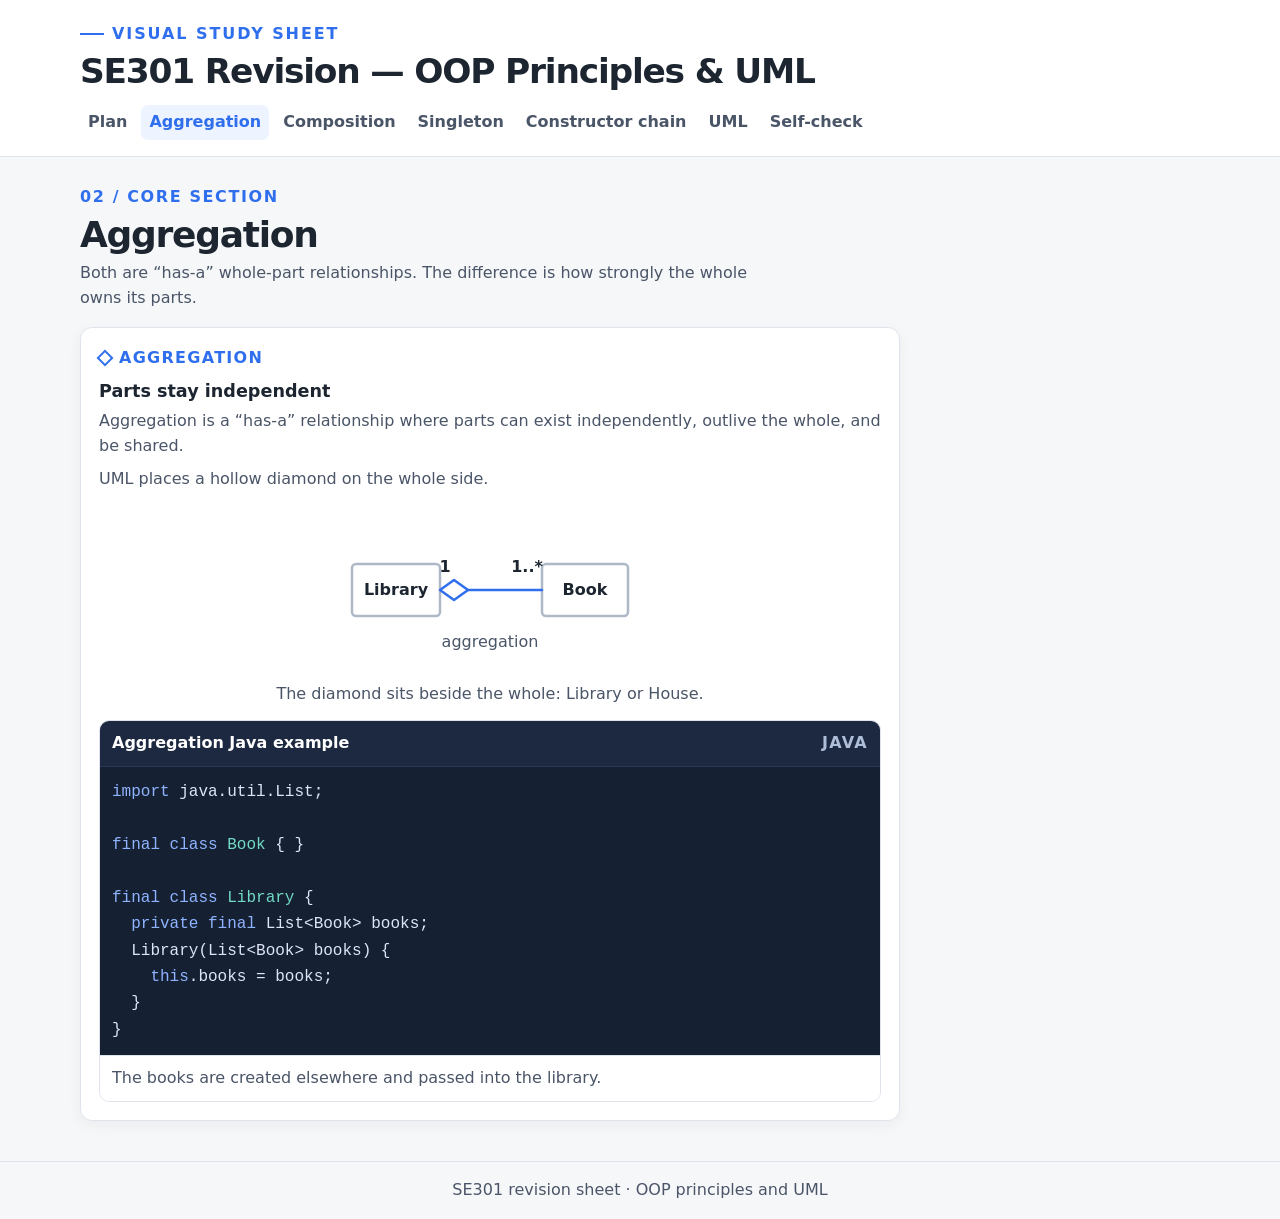
==== aggregation.html @ b0845e75 "Multi-page restructure: home hub + 7 isolated pages, shared assets/style.css" ====
<!DOCTYPE html>
<html lang="en">
<head>
  <meta charset="utf-8">
  <meta name="viewport" content="width=device-width, initial-scale=1">
  <meta name="description" content="A concise visual revision guide to OOP principles and UML relationships for SE301.">
  <link rel="icon" href="data:,">
  <title>Aggregation | SE301 Revision</title>
  <link rel="stylesheet" href="assets/style.css">
</head>
<body>
  <header class="site-header">
    <div class="shell">
      <p class="eyebrow">Visual study sheet</p>
      <h1 class="site-title"><a href="index.html">SE301 Revision — OOP Principles &amp; UML</a></h1>
      <nav class="site-nav" aria-label="Primary">
        <a href="plan.html">Plan</a>
        <a href="aggregation.html" class="current" aria-current="page">Aggregation</a>
        <a href="composition.html">Composition</a>
        <a href="singleton.html">Singleton</a>
        <a href="constructor-chaining.html">Constructor chain</a>
        <a href="uml-reference.html">UML</a>
        <a href="self-check.html">Self-check</a>
      </nav>
    </div>
  </header>

  <main class="shell">
    <section aria-labelledby="aggregation-page-title">
      <div class="section-heading">
        <span class="section-number">02 / Core section</span>
        <h2 id="aggregation-page-title">Aggregation</h2>
        <p class="section-intro">Both are “has-a” whole-part relationships. The difference is how strongly the whole owns its parts.</p>
      </div>

      <article class="card concept-card" aria-labelledby="aggregation-title">
        <span class="diamond-label"><span class="diamond" aria-hidden="true"></span>Aggregation</span>
        <h3 id="aggregation-title">Parts stay independent</h3>
        <p>Aggregation is a “has-a” relationship where parts can exist independently, outlive the whole, and be shared.</p>
        <p>UML places a hollow diamond on the whole side.</p>

        <figure class="mini-diagram">
          <svg viewBox="0 0 300 170" role="img" aria-labelledby="aggregation-diagram-title aggregation-diagram-desc">
            <title id="aggregation-diagram-title">Aggregation UML class diagram</title>
            <desc id="aggregation-diagram-desc">Library aggregates one or more Books using a hollow diamond.</desc>
            <g fill="none" stroke="currentColor" stroke-width="2.5" stroke-linecap="round" stroke-linejoin="round">
              <rect class="uml-box" x="12" y="58" width="88" height="52" rx="4"/>
              <rect class="uml-box" x="202" y="58" width="86" height="52" rx="4"/>
              <path class="uml-accent" d="M100 84L114 74L128 84L114 94Z" fill="#ffffff"/>
              <path class="uml-accent" d="M128 84H202"/>
            </g>
            <g fill="currentColor" font-family="Inter, ui-sans-serif, system-ui, sans-serif">
              <text x="56" y="89" text-anchor="middle" font-size="16" font-weight="750">Library</text>
              <text x="245" y="89" text-anchor="middle" font-size="16" font-weight="750">Book</text>
              <text x="105" y="66" text-anchor="middle" font-size="16" font-weight="750">1</text>
              <text x="187" y="66" text-anchor="middle" font-size="16" font-weight="750">1..*</text>
              <text class="uml-caption" x="150" y="141" text-anchor="middle" font-size="16">aggregation</text>
            </g>
          </svg>
          <figcaption>The diamond sits beside the whole: Library or House.</figcaption>
        </figure>

        <section class="example-card code-card" aria-labelledby="aggregation-example-title">
          <div class="code-title">
            <h3 id="aggregation-example-title">Aggregation Java example</h3>
            <span>Java</span>
          </div>
          <pre><code><span class="kw">import</span> java.util.List;

<span class="kw">final class</span> <span class="type">Book</span> { }

<span class="kw">final class</span> <span class="type">Library</span> {
  <span class="kw">private final</span> List&lt;Book&gt; books;
  Library(List&lt;Book&gt; books) {
    <span class="kw">this</span>.books = books;
  }
}</code></pre>
          <p class="code-note">The books are created elsewhere and passed into the library.</p>
        </section>
      </article>
    </section>
  </main>

  <footer>
    <div class="shell">SE301 revision sheet · OOP principles and UML</div>
  </footer>
</body>
</html>
---- assets/style.css ----
:root {
  color-scheme: light;
  --page: #f6f7f9;
  --card: #ffffff;
  --ink: #1c2530;
  --muted: #4a5568;
  --accent: #2f6fed;
  --accent-soft: #edf3ff;
  --line: #dfe4ec;
  --code: #162033;
  --shadow: 0 4px 14px rgba(28, 37, 48, 0.05);
  --radius: 12px;
}

* {
  box-sizing: border-box;
}

html {
  scroll-behavior: smooth;
}

body {
  display: flex;
  min-height: 100vh;
  flex-direction: column;
  margin: 0;
  background: var(--page);
  color: var(--ink);
  font-family: Inter, ui-sans-serif, system-ui, -apple-system, BlinkMacSystemFont, "Segoe UI", sans-serif;
  font-size: 16px;
  line-height: 1.55;
}

a {
  color: inherit;
}

.shell {
  width: min(1120px, calc(100% - 32px));
  margin-inline: auto;
}

.site-header {
  padding: 18px 0 16px;
  border-bottom: 1px solid var(--line);
  background: var(--card);
}

.eyebrow {
  display: inline-flex;
  align-items: center;
  gap: 8px;
  margin: 0 0 6px;
  color: var(--accent);
  font-size: 1rem;
  font-weight: 800;
  letter-spacing: 0.12em;
  text-transform: uppercase;
}

.eyebrow::before {
  width: 24px;
  height: 2px;
  background: currentColor;
  content: "";
}

.site-title {
  margin: 0;
  font-size: clamp(1.5rem, 4vw, 2.15rem);
  line-height: 1.12;
  letter-spacing: -0.035em;
}

.site-title a {
  text-decoration: none;
}

.site-title a:hover,
.site-title a:focus-visible {
  color: var(--accent);
}

.lede {
  max-width: 70ch;
  margin: 6px 0 0;
  color: var(--muted);
}

.site-nav {
  display: flex;
  flex-wrap: wrap;
  gap: 4px 6px;
  margin-top: 14px;
}

.site-nav a {
  padding: 5px 8px;
  border-radius: 7px;
  color: var(--muted);
  font-size: 1rem;
  font-weight: 750;
  text-decoration: none;
}

.site-nav a:hover,
.site-nav a:focus-visible,
.site-nav a.current {
  background: var(--accent-soft);
  color: var(--accent);
}

main {
  flex: 1;
  padding: 28px 0 40px;
}

h2,
h3,
p {
  margin-top: 0;
}

h2 {
  margin-bottom: 0;
  font-size: clamp(1.7rem, 4vw, 2.25rem);
  line-height: 1.15;
  letter-spacing: -0.035em;
}

h3 {
  margin-bottom: 6px;
  font-size: 1.1rem;
  line-height: 1.3;
}

.section-heading {
  display: grid;
  max-width: 70ch;
  gap: 4px;
  margin-bottom: 16px;
}

.section-number,
.card-kicker {
  color: var(--accent);
  font-size: 1rem;
  font-weight: 850;
  letter-spacing: 0.1em;
  text-transform: uppercase;
}

.section-intro,
.concept-note {
  margin: 2px 0 0;
  color: var(--muted);
}

.card {
  min-width: 0;
  border: 1px solid var(--line);
  border-radius: var(--radius);
  background: var(--card);
  box-shadow: var(--shadow);
}

.contents-grid {
  display: grid;
  gap: 12px;
}

.contents-card a {
  display: block;
  height: 100%;
  padding: 16px;
  text-decoration: none;
}

.contents-card h3 {
  color: var(--accent);
}

.contents-card p {
  margin-bottom: 0;
  color: var(--muted);
}

.contents-card:hover,
.contents-card:focus-within {
  border-color: #a9bde8;
}

.study-list {
  width: 100%;
  max-width: 78ch;
  margin: 0;
  padding: 0;
  list-style: none;
}

.study-item {
  display: grid;
  grid-template-columns: 36px minmax(0, 1fr);
  gap: 12px;
  padding: 10px 0;
  border-bottom: 1px solid var(--line);
}

.study-item:first-child {
  padding-top: 0;
}

.study-number {
  color: var(--accent);
  font-size: 1.2rem;
  font-weight: 850;
  line-height: 1.2;
  letter-spacing: -0.04em;
}

.study-item h3 {
  margin-bottom: 2px;
}

.study-item p {
  margin-bottom: 0;
  color: var(--muted);
}

.study-test {
  margin-left: 1em;
}

.label {
  color: var(--ink);
  font-weight: 750;
}

.concept-card {
  max-width: 820px;
  padding: 18px;
}

.concept-card > p {
  margin-bottom: 8px;
  color: var(--muted);
}

.card-kicker {
  display: block;
  margin-bottom: 4px;
}

.diamond-label {
  display: inline-flex;
  align-items: center;
  gap: 8px;
  margin-bottom: 10px;
  color: var(--accent);
  font-size: 1rem;
  font-weight: 800;
  letter-spacing: 0.08em;
  text-transform: uppercase;
}

.diamond {
  width: 12px;
  height: 12px;
  border: 2px solid currentColor;
  background: var(--card);
  transform: rotate(45deg);
}

.diamond.filled {
  background: currentColor;
}

.mini-diagram {
  width: 100%;
  margin: 14px auto;
  text-align: center;
}

.mini-diagram svg {
  display: block;
  width: 100%;
  max-width: 300px;
  height: auto;
  margin: 0 auto;
  color: var(--ink);
}

.mini-diagram .uml-box {
  fill: #ffffff;
  stroke: #aeb9c8;
}

.mini-diagram .uml-accent {
  color: var(--accent);
}

.mini-diagram .uml-caption {
  fill: var(--muted);
}

.mini-diagram figcaption {
  padding-top: 6px;
  color: var(--muted);
}

.example-card,
.comparison-details,
.constructor-code {
  margin-top: 14px;
  overflow: hidden;
  border: 1px solid var(--line);
  border-radius: 10px;
  background: var(--card);
  box-shadow: none;
}

.comparison-details > h3 {
  margin: 0;
  padding: 11px 12px;
  border-bottom: 1px solid var(--line);
}

table {
  width: 100%;
  border-collapse: collapse;
  table-layout: fixed;
  font-size: 1rem;
  text-align: left;
}

th,
td {
  padding: 8px 9px;
  border-bottom: 1px solid var(--line);
  overflow-wrap: anywhere;
  vertical-align: top;
}

th {
  background: var(--accent-soft);
  color: #244e9c;
  font-size: 1rem;
  letter-spacing: 0.04em;
  text-transform: uppercase;
}

th:first-child,
td:first-child {
  width: 25%;
  font-weight: 750;
}

tr:last-child td {
  border-bottom: 0;
}

.code-title {
  display: flex;
  align-items: center;
  justify-content: space-between;
  gap: 12px;
  padding: 10px 12px;
  border-bottom: 1px solid #2a3851;
  background: #1c2940;
  color: #ffffff;
}

.code-title h3 {
  margin: 0;
  font-size: 1rem;
}

.code-title small,
.code-title span {
  font-size: 1rem;
}

.code-title span {
  color: #aebed9;
  font-weight: 750;
  letter-spacing: 0.08em;
  text-transform: uppercase;
}

pre {
  margin: 0;
  padding: 12px;
  overflow: auto;
  background: var(--code);
  color: #dce6f7;
  font: 1rem/1.65 ui-monospace, SFMono-Regular, Menlo, Monaco, Consolas, monospace;
  overflow-wrap: anywhere;
  tab-size: 2;
  white-space: pre-wrap;
}

.kw {
  color: #8fb4ff;
}

.type {
  color: #72dbc5;
}

.str {
  color: #f3c878;
}

.code-note {
  margin: 0;
  padding: 10px 12px;
  border-top: 1px solid var(--line);
  background: var(--card);
  color: var(--muted);
}

.reference-grid {
  display: grid;
  gap: 12px;
}

.reference-card {
  display: grid;
  grid-template-columns: 88px minmax(0, 1fr);
  gap: 14px;
  align-items: center;
  padding: 12px;
}

.reference-card svg {
  display: block;
  width: 88px;
  height: auto;
  color: var(--accent);
}

.reference-card p {
  margin-bottom: 0;
  color: var(--muted);
}

.multiplicity-strip {
  display: grid;
  gap: 1px;
  margin-top: 12px;
  overflow: hidden;
  border: 1px solid var(--line);
  border-radius: 10px;
  background: var(--line);
}

.multiplicity-item {
  display: grid;
  grid-template-columns: 58px minmax(0, 1fr);
  gap: 12px;
  padding: 10px 12px;
  background: var(--card);
}

.multiplicity-item code {
  color: var(--accent);
  font-size: 1rem;
  font-weight: 850;
}

.multiplicity-item span {
  color: var(--muted);
}

.check-list {
  display: grid;
  max-width: 70ch;
  gap: 6px;
  margin-top: 16px;
}

.check-list > h3 {
  margin-bottom: 0;
}

details {
  border: 1px solid var(--line);
  border-radius: 10px;
  background: var(--card);
}

summary {
  display: flex;
  align-items: center;
  gap: 12px;
  padding: 11px 12px;
  cursor: pointer;
  font-weight: 750;
  list-style: none;
}

summary::-webkit-details-marker {
  display: none;
}

summary::after {
  width: 9px;
  height: 9px;
  margin-left: auto;
  border-right: 2px solid var(--accent);
  border-bottom: 2px solid var(--accent);
  content: "";
  transform: rotate(45deg);
  transition: transform 160ms ease;
}

details[open] summary::after {
  transform: rotate(225deg);
}

details p {
  margin: 0;
  padding: 0 12px 11px;
  color: var(--muted);
}

.answer-label {
  color: var(--accent);
  font-weight: 800;
}

footer {
  padding: 16px 0;
  border-top: 1px solid var(--line);
  color: var(--muted);
  font-size: 1rem;
  text-align: center;
}

@media (min-width: 700px) {
  .shell {
    width: min(1120px, calc(100% - 64px));
  }

  .contents-grid,
  .reference-grid {
    grid-template-columns: repeat(2, minmax(0, 1fr));
  }

  .multiplicity-strip {
    grid-template-columns: repeat(3, minmax(0, 1fr));
  }
}

@media (min-width: 1000px) {
  .reference-grid {
    grid-template-columns: repeat(4, minmax(0, 1fr));
  }

  .reference-card {
    grid-template-columns: 1fr;
  }
}

@media (prefers-reduced-motion: reduce) {
  html {
    scroll-behavior: auto;
  }

  summary::after {
    transition: none;
  }
}
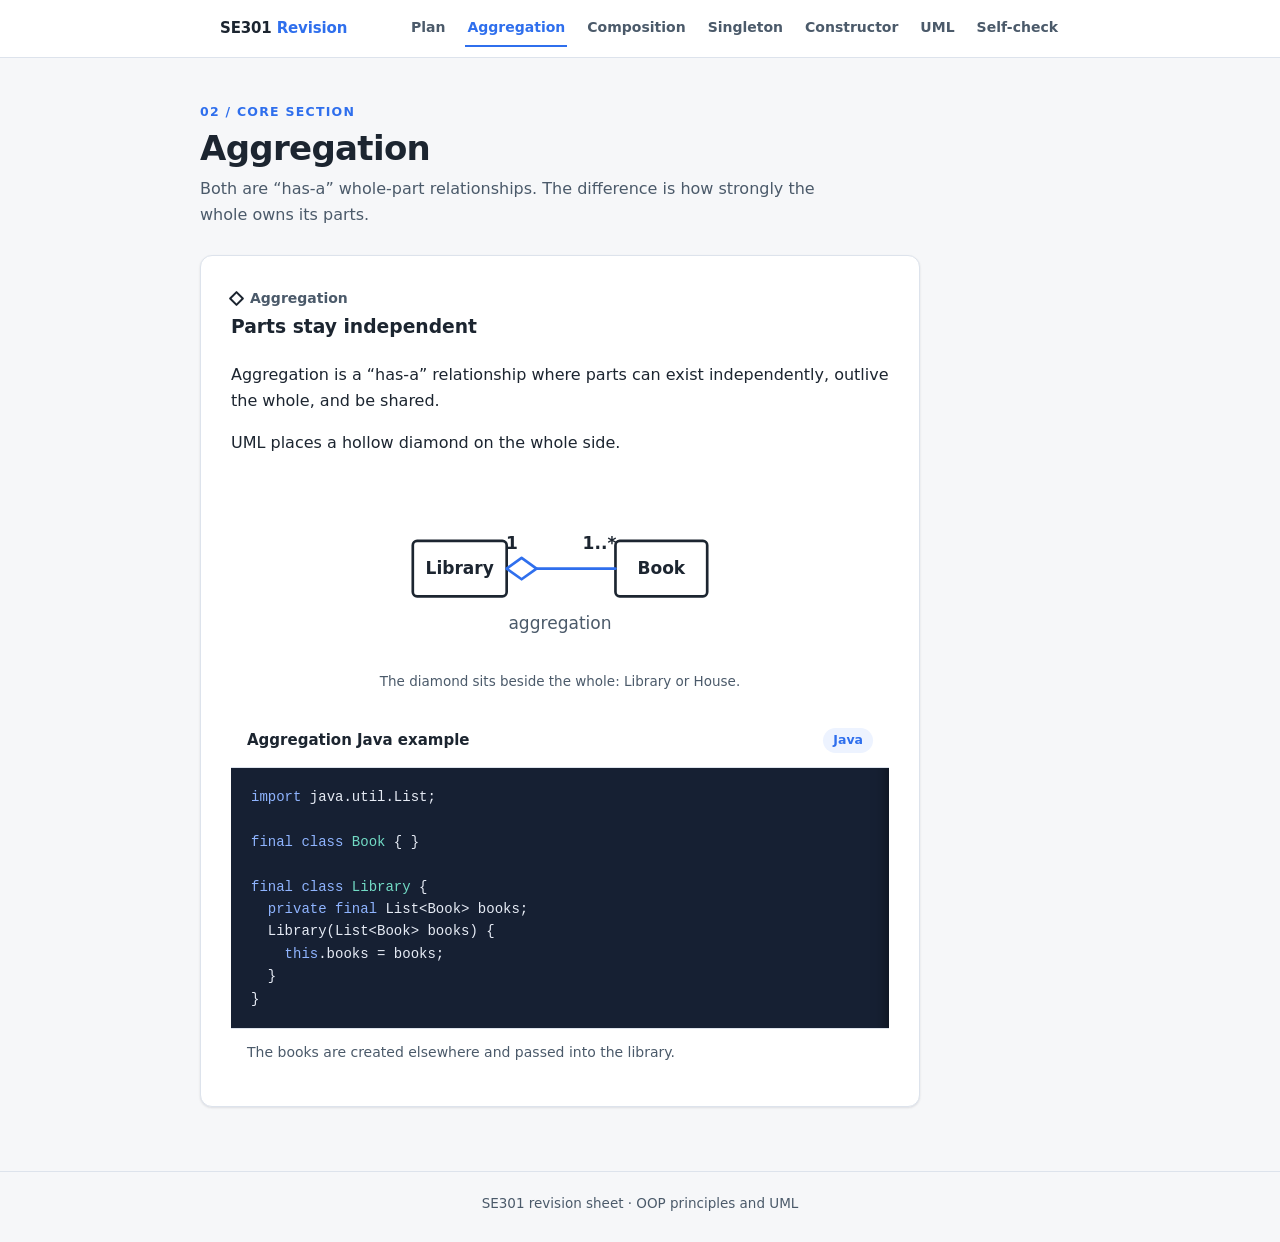
==== commit b01a5b89: "Standardize UI: sticky navbar, unified design system, mobile wrap nav, table/code overflow fixes" ====
--- a/aggregation.html
+++ b/aggregation.html
@@ -9,16 +9,15 @@
   <link rel="stylesheet" href="assets/style.css">
 </head>
 <body>
-  <header class="site-header">
-    <div class="shell">
-      <p class="eyebrow">Visual study sheet</p>
-      <h1 class="site-title"><a href="index.html">SE301 Revision — OOP Principles &amp; UML</a></h1>
-      <nav class="site-nav" aria-label="Primary">
+    <header class="navbar">
+    <div class="shell nav-inner">
+      <a class="brand" href="index.html">SE301 <span class="brand-accent">Revision</span></a>
+      <nav class="nav-links" aria-label="Primary">
         <a href="plan.html">Plan</a>
         <a href="aggregation.html" class="current" aria-current="page">Aggregation</a>
         <a href="composition.html">Composition</a>
         <a href="singleton.html">Singleton</a>
-        <a href="constructor-chaining.html">Constructor chain</a>
+        <a href="constructor-chaining.html">Constructor</a>
         <a href="uml-reference.html">UML</a>
         <a href="self-check.html">Self-check</a>
       </nav>
--- a/assets/style.css
+++ b/assets/style.css
@@ -1,574 +1,455 @@
+/* SE301 Revision — shared design system */
 :root {
   color-scheme: light;
-  --page: #f6f7f9;
+  --bg: #f6f7f9;
   --card: #ffffff;
   --ink: #1c2530;
-  --muted: #4a5568;
+  --muted: #4b5a6a;
   --accent: #2f6fed;
   --accent-soft: #edf3ff;
-  --line: #dfe4ec;
-  --code: #162033;
-  --shadow: 0 4px 14px rgba(28, 37, 48, 0.05);
+  --line: #dde3ec;
+  --code-bg: #162033;
+  --shadow: 0 1px 2px rgba(16, 24, 40, 0.05), 0 1px 3px rgba(16, 24, 40, 0.06);
   --radius: 12px;
-}
-
-* {
-  box-sizing: border-box;
-}
-
-html {
-  scroll-behavior: smooth;
-}
+  --font: "Inter", ui-sans-serif, system-ui, -apple-system, "Segoe UI", Roboto, sans-serif;
+  --mono: ui-monospace, SFMono-Regular, Menlo, Consolas, "Liberation Mono", monospace;
+}
+
+* { box-sizing: border-box; }
+
+html { scroll-behavior: smooth; }
 
 body {
+  margin: 0;
+  background: var(--bg);
+  color: var(--ink);
+  font-family: var(--font);
+  font-size: 16px;
+  line-height: 1.65;
+  -webkit-font-smoothing: antialiased;
+}
+
+a { color: var(--accent); text-decoration: none; }
+a:hover { text-decoration: underline; }
+
+/* ---------- Navbar ---------- */
+.navbar {
+  position: sticky;
+  top: 0;
+  z-index: 50;
+  background: var(--card);
+  border-bottom: 1px solid var(--line);
+}
+
+.nav-inner {
   display: flex;
-  min-height: 100vh;
-  flex-direction: column;
-  margin: 0;
-  background: var(--page);
+  align-items: center;
+  gap: 24px;
+  min-height: 56px;
+  padding: 10px 20px;
+}
+
+.brand {
+  flex: 0 0 auto;
+  font-size: 15px;
+  font-weight: 800;
+  letter-spacing: -0.01em;
   color: var(--ink);
-  font-family: Inter, ui-sans-serif, system-ui, -apple-system, BlinkMacSystemFont, "Segoe UI", sans-serif;
-  font-size: 16px;
-  line-height: 1.55;
-}
-
-a {
-  color: inherit;
-}
-
+  white-space: nowrap;
+}
+.brand:hover { text-decoration: none; color: var(--accent); }
+.brand .brand-accent { color: var(--accent); }
+
+.nav-links {
+  display: flex;
+  align-items: center;
+  gap: 18px;
+  margin-left: auto;
+  overflow-x: auto;
+  white-space: nowrap;
+  scrollbar-width: none;
+}
+.nav-links::-webkit-scrollbar { display: none; }
+
+.nav-links a {
+  font-size: 14px;
+  font-weight: 600;
+  color: var(--muted);
+  padding: 6px 2px;
+  border-bottom: 2px solid transparent;
+}
+.nav-links a:hover { color: var(--ink); text-decoration: none; }
+.nav-links a.current {
+  color: var(--accent);
+  border-bottom-color: var(--accent);
+}
+
+/* ---------- Layout ---------- */
 .shell {
-  width: min(1120px, calc(100% - 32px));
+  width: min(880px, calc(100% - 40px));
   margin-inline: auto;
 }
 
-.site-header {
-  padding: 18px 0 16px;
-  border-bottom: 1px solid var(--line);
-  background: var(--card);
-}
-
-.eyebrow {
-  display: inline-flex;
-  align-items: center;
-  gap: 8px;
-  margin: 0 0 6px;
-  color: var(--accent);
-  font-size: 1rem;
-  font-weight: 800;
-  letter-spacing: 0.12em;
-  text-transform: uppercase;
-}
-
-.eyebrow::before {
-  width: 24px;
-  height: 2px;
-  background: currentColor;
-  content: "";
-}
-
-.site-title {
-  margin: 0;
-  font-size: clamp(1.5rem, 4vw, 2.15rem);
-  line-height: 1.12;
-  letter-spacing: -0.035em;
-}
-
-.site-title a {
-  text-decoration: none;
-}
-
-.site-title a:hover,
-.site-title a:focus-visible {
-  color: var(--accent);
-}
-
-.lede {
-  max-width: 70ch;
-  margin: 6px 0 0;
-  color: var(--muted);
-}
-
-.site-nav {
-  display: flex;
-  flex-wrap: wrap;
-  gap: 4px 6px;
-  margin-top: 14px;
-}
-
-.site-nav a {
-  padding: 5px 8px;
-  border-radius: 7px;
-  color: var(--muted);
-  font-size: 1rem;
-  font-weight: 750;
-  text-decoration: none;
-}
-
-.site-nav a:hover,
-.site-nav a:focus-visible,
-.site-nav a.current {
-  background: var(--accent-soft);
-  color: var(--accent);
-}
-
-main {
-  flex: 1;
-  padding: 28px 0 40px;
-}
-
-h2,
-h3,
-p {
-  margin-top: 0;
-}
-
-h2 {
-  margin-bottom: 0;
-  font-size: clamp(1.7rem, 4vw, 2.25rem);
-  line-height: 1.15;
-  letter-spacing: -0.035em;
-}
-
-h3 {
+main.shell { padding: 36px 0 64px; }
+
+/* ---------- Page head ---------- */
+.section-heading { margin-bottom: 26px; }
+
+.section-number {
+  display: block;
   margin-bottom: 6px;
-  font-size: 1.1rem;
-  line-height: 1.3;
-}
-
-.section-heading {
-  display: grid;
-  max-width: 70ch;
-  gap: 4px;
-  margin-bottom: 16px;
-}
-
-.section-number,
-.card-kicker {
-  color: var(--accent);
-  font-size: 1rem;
-  font-weight: 850;
+  font-size: 12.5px;
+  font-weight: 800;
   letter-spacing: 0.1em;
   text-transform: uppercase;
-}
-
-.section-intro,
-.concept-note {
-  margin: 2px 0 0;
-  color: var(--muted);
-}
-
+  color: var(--accent);
+}
+
+.section-heading h2 {
+  margin: 0 0 8px;
+  font-size: clamp(26px, 5vw, 34px);
+  line-height: 1.15;
+  letter-spacing: -0.02em;
+}
+
+.section-heading .section-intro {
+  margin: 0;
+  max-width: 62ch;
+  font-size: 16px;
+  color: var(--muted);
+}
+
+/* ---------- Cards ---------- */
 .card {
-  min-width: 0;
+  background: var(--card);
   border: 1px solid var(--line);
   border-radius: var(--radius);
-  background: var(--card);
   box-shadow: var(--shadow);
 }
 
+.concept-card {
+  padding: 24px;
+  max-width: 720px;
+}
+.concept-card h2,
+.concept-card h3 { margin-top: 0; }
+
+.card-kicker {
+  display: inline-block;
+  padding: 2px 10px;
+  border-radius: 999px;
+  background: var(--accent-soft);
+  color: var(--accent);
+  font-size: 12.5px;
+  font-weight: 800;
+  letter-spacing: 0.05em;
+  text-transform: uppercase;
+}
+
+.diamond-label {
+  display: inline-flex;
+  align-items: center;
+  gap: 8px;
+  font-size: 14px;
+  font-weight: 800;
+  color: var(--muted);
+}
+.diamond {
+  display: inline-block;
+  width: 11px;
+  height: 11px;
+  border: 2px solid var(--ink);
+  transform: rotate(45deg);
+  border-radius: 1px;
+}
+.diamond.filled { background: var(--ink); }
+
+/* ---------- Contents hub ---------- */
 .contents-grid {
   display: grid;
-  gap: 12px;
-}
-
+  grid-template-columns: 1fr;
+  gap: 14px;
+}
 .contents-card a {
   display: block;
-  height: 100%;
-  padding: 16px;
-  text-decoration: none;
-}
-
-.contents-card h3 {
-  color: var(--accent);
-}
-
-.contents-card p {
-  margin-bottom: 0;
-  color: var(--muted);
-}
-
-.contents-card:hover,
-.contents-card:focus-within {
-  border-color: #a9bde8;
-}
-
+  padding: 18px 20px;
+  color: inherit;
+}
+.contents-card a:hover { text-decoration: none; border-radius: var(--radius); }
+.contents-card h3 { margin: 0 0 4px; font-size: 17px; }
+.contents-card p { margin: 0; font-size: 15px; color: var(--muted); }
+.contents-card { transition: border-color 120ms ease; }
+.contents-card:hover { border-color: var(--accent); }
+
+/* ---------- Revision plan list ---------- */
 .study-list {
-  width: 100%;
-  max-width: 78ch;
+  list-style: none;
   margin: 0;
   padding: 0;
-  list-style: none;
-}
-
+}
 .study-item {
   display: grid;
-  grid-template-columns: 36px minmax(0, 1fr);
+  grid-template-columns: 44px 1fr;
+  gap: 14px;
+  padding: 18px 4px;
+  border-bottom: 1px solid var(--line);
+}
+.study-item:last-child { border-bottom: none; }
+.study-number {
+  font-family: var(--mono);
+  font-size: 17px;
+  font-weight: 750;
+  color: var(--accent);
+  padding-top: 2px;
+}
+.study-item h3 { margin: 0 0 6px; font-size: 17px; }
+.study-item .label {
+  display: inline-block;
+  min-width: 86px;
+  font-size: 12.5px;
+  font-weight: 800;
+  letter-spacing: 0.06em;
+  text-transform: uppercase;
+  color: var(--accent);
+}
+.study-item p { margin: 4px 0 0; font-size: 15px; color: var(--muted); }
+
+/* ---------- Code ---------- */
+.code-card { margin-top: 22px; }
+.code-title {
+  display: flex;
+  align-items: center;
+  justify-content: space-between;
   gap: 12px;
-  padding: 10px 0;
+  padding: 14px 16px;
   border-bottom: 1px solid var(--line);
 }
-
-.study-item:first-child {
-  padding-top: 0;
-}
-
-.study-number {
-  color: var(--accent);
-  font-size: 1.2rem;
-  font-weight: 850;
-  line-height: 1.2;
-  letter-spacing: -0.04em;
-}
-
-.study-item h3 {
-  margin-bottom: 2px;
-}
-
-.study-item p {
-  margin-bottom: 0;
-  color: var(--muted);
-}
-
-.study-test {
-  margin-left: 1em;
-}
-
-.label {
-  color: var(--ink);
-  font-weight: 750;
-}
-
-.concept-card {
-  max-width: 820px;
-  padding: 18px;
-}
-
-.concept-card > p {
-  margin-bottom: 8px;
-  color: var(--muted);
-}
-
-.card-kicker {
-  display: block;
-  margin-bottom: 4px;
-}
-
-.diamond-label {
-  display: inline-flex;
-  align-items: center;
-  gap: 8px;
-  margin-bottom: 10px;
-  color: var(--accent);
-  font-size: 1rem;
-  font-weight: 800;
-  letter-spacing: 0.08em;
-  text-transform: uppercase;
-}
-
-.diamond {
-  width: 12px;
-  height: 12px;
-  border: 2px solid currentColor;
-  background: var(--card);
-  transform: rotate(45deg);
-}
-
-.diamond.filled {
-  background: currentColor;
-}
-
+.code-title h3 { margin: 0; font-size: 15px; }
+.code-title span {
+  padding: 2px 10px;
+  border-radius: 999px;
+  background: var(--accent-soft);
+  color: var(--accent);
+  font-size: 12.5px;
+  font-weight: 800;
+}
+pre {
+  margin: 0;
+  padding: 18px 20px;
+  overflow-x: auto;
+  -webkit-overflow-scrolling: touch;
+  background: var(--code-bg);
+  font-family: var(--mono);
+  font-size: 14px;
+  line-height: 1.6;
+  color: #e6ebf5;
+  box-shadow: inset -18px 0 16px -18px rgba(0, 0, 0, 0.55);
+}
+pre code { font-family: var(--mono); }
+.kw { color: #8fb4ff; }
+.type { color: #72dbc5; }
+.str { color: #f3c878; }
+.code-note {
+  margin: 0;
+  padding: 12px 16px;
+  border-top: 1px solid var(--line);
+  font-size: 14px;
+  color: var(--muted);
+}
+
+/* ---------- Mini UML diagrams ---------- */
 .mini-diagram {
-  width: 100%;
-  margin: 14px auto;
+  margin: 22px 0 0;
   text-align: center;
 }
-
 .mini-diagram svg {
   display: block;
   width: 100%;
-  max-width: 300px;
+  max-width: 320px;
   height: auto;
-  margin: 0 auto;
-  color: var(--ink);
-}
-
-.mini-diagram .uml-box {
-  fill: #ffffff;
-  stroke: #aeb9c8;
-}
-
-.mini-diagram .uml-accent {
-  color: var(--accent);
-}
-
-.mini-diagram .uml-caption {
-  fill: var(--muted);
-}
-
+  margin-inline: auto;
+}
 .mini-diagram figcaption {
-  padding-top: 6px;
-  color: var(--muted);
-}
-
-.example-card,
-.comparison-details,
-.constructor-code {
-  margin-top: 14px;
-  overflow: hidden;
-  border: 1px solid var(--line);
-  border-radius: 10px;
-  background: var(--card);
-  box-shadow: none;
-}
-
-.comparison-details > h3 {
-  margin: 0;
-  padding: 11px 12px;
-  border-bottom: 1px solid var(--line);
-}
-
+  margin-top: 10px;
+  font-size: 13.5px;
+  color: var(--muted);
+}
+.uml-box { stroke: var(--ink); }
+.uml-accent { stroke: var(--accent); }
+.uml-caption { fill: var(--muted); }
+
+/* ---------- Tables ---------- */
 table {
   width: 100%;
   border-collapse: collapse;
-  table-layout: fixed;
-  font-size: 1rem;
+  font-size: 14.5px;
+}
+th, td {
+  padding: 12px 10px;
+  border-bottom: 1px solid var(--line);
   text-align: left;
-}
-
-th,
-td {
-  padding: 8px 9px;
-  border-bottom: 1px solid var(--line);
-  overflow-wrap: anywhere;
   vertical-align: top;
 }
-
 th {
+  font-size: 13px;
+  font-weight: 800;
+  letter-spacing: 0.05em;
+  text-transform: uppercase;
+  color: var(--muted);
+}
+td:first-child { font-weight: 700; }
+
+/* ---------- Comparison details ---------- */
+.comparison-details {
+  padding: 20px 22px;
+  margin-top: 18px;
+  overflow-x: auto;
+}
+.comparison-details h3 { margin-top: 0; }
+.comparison-details ul { margin: 0; padding-left: 20px; }
+.comparison-details li { margin: 6px 0; font-size: 15px; color: var(--muted); }
+.concept-note {
+  margin: 16px 0 0;
+  padding: 12px 14px;
+  border-left: 3px solid var(--accent);
   background: var(--accent-soft);
-  color: #244e9c;
-  font-size: 1rem;
-  letter-spacing: 0.04em;
-  text-transform: uppercase;
-}
-
-th:first-child,
-td:first-child {
-  width: 25%;
-  font-weight: 750;
-}
-
-tr:last-child td {
-  border-bottom: 0;
-}
-
-.code-title {
+  border-radius: 0 8px 8px 0;
+  font-size: 14.5px;
+  color: var(--ink);
+}
+
+/* ---------- UML reference ---------- */
+.reference-grid {
+  display: grid;
+  grid-template-columns: 1fr;
+  gap: 14px;
+}
+.reference-card {
+  display: grid;
+  grid-template-columns: 72px 1fr;
+  align-items: center;
+  gap: 16px;
+  padding: 16px 18px;
+}
+.reference-card svg {
+  width: 72px;
+  height: auto;
+  color: var(--accent);
+}
+.reference-card h3 { margin: 0 0 2px; font-size: 16px; }
+.reference-card p { margin: 0; font-size: 14px; color: var(--muted); }
+
+.multiplicity-strip {
+  display: grid;
+  grid-template-columns: 1fr;
+  gap: 1px;
+  margin-top: 16px;
+  overflow: hidden;
+  border: 1px solid var(--line);
+  border-radius: var(--radius);
+  background: var(--line);
+}
+.multiplicity-item {
+  display: grid;
+  grid-template-columns: 64px 1fr;
+  align-items: center;
+  gap: 14px;
+  padding: 14px 18px;
+  background: var(--card);
+}
+.multiplicity-item code {
+  color: var(--accent);
+  font-family: var(--mono);
+  font-size: 15px;
+  font-weight: 800;
+}
+.multiplicity-item span { font-size: 15px; color: var(--muted); }
+
+/* ---------- Self-check ---------- */
+.check-list {
+  display: grid;
+  gap: 10px;
+}
+details {
+  background: var(--card);
+  border: 1px solid var(--line);
+  border-radius: var(--radius);
+}
+summary {
   display: flex;
   align-items: center;
   justify-content: space-between;
   gap: 12px;
-  padding: 10px 12px;
-  border-bottom: 1px solid #2a3851;
-  background: #1c2940;
-  color: #ffffff;
-}
-
-.code-title h3 {
-  margin: 0;
-  font-size: 1rem;
-}
-
-.code-title small,
-.code-title span {
-  font-size: 1rem;
-}
-
-.code-title span {
-  color: #aebed9;
-  font-weight: 750;
-  letter-spacing: 0.08em;
-  text-transform: uppercase;
-}
-
-pre {
-  margin: 0;
-  padding: 12px;
-  overflow: auto;
-  background: var(--code);
-  color: #dce6f7;
-  font: 1rem/1.65 ui-monospace, SFMono-Regular, Menlo, Monaco, Consolas, monospace;
-  overflow-wrap: anywhere;
-  tab-size: 2;
-  white-space: pre-wrap;
-}
-
-.kw {
-  color: #8fb4ff;
-}
-
-.type {
-  color: #72dbc5;
-}
-
-.str {
-  color: #f3c878;
-}
-
-.code-note {
-  margin: 0;
-  padding: 10px 12px;
-  border-top: 1px solid var(--line);
-  background: var(--card);
-  color: var(--muted);
-}
-
-.reference-grid {
-  display: grid;
-  gap: 12px;
-}
-
-.reference-card {
-  display: grid;
-  grid-template-columns: 88px minmax(0, 1fr);
-  gap: 14px;
-  align-items: center;
-  padding: 12px;
-}
-
-.reference-card svg {
-  display: block;
-  width: 88px;
-  height: auto;
-  color: var(--accent);
-}
-
-.reference-card p {
-  margin-bottom: 0;
-  color: var(--muted);
-}
-
-.multiplicity-strip {
-  display: grid;
-  gap: 1px;
-  margin-top: 12px;
-  overflow: hidden;
-  border: 1px solid var(--line);
-  border-radius: 10px;
-  background: var(--line);
-}
-
-.multiplicity-item {
-  display: grid;
-  grid-template-columns: 58px minmax(0, 1fr);
-  gap: 12px;
-  padding: 10px 12px;
-  background: var(--card);
-}
-
-.multiplicity-item code {
-  color: var(--accent);
-  font-size: 1rem;
-  font-weight: 850;
-}
-
-.multiplicity-item span {
-  color: var(--muted);
-}
-
-.check-list {
-  display: grid;
-  max-width: 70ch;
-  gap: 6px;
-  margin-top: 16px;
-}
-
-.check-list > h3 {
-  margin-bottom: 0;
-}
-
-details {
-  border: 1px solid var(--line);
-  border-radius: 10px;
-  background: var(--card);
-}
-
-summary {
-  display: flex;
-  align-items: center;
-  gap: 12px;
-  padding: 11px 12px;
+  padding: 15px 18px;
   cursor: pointer;
-  font-weight: 750;
+  font-size: 16px;
+  font-weight: 650;
   list-style: none;
 }
-
-summary::-webkit-details-marker {
-  display: none;
-}
-
+summary::-webkit-details-marker { display: none; }
 summary::after {
-  width: 9px;
-  height: 9px;
-  margin-left: auto;
+  content: "";
+  width: 8px;
+  height: 8px;
+  flex: 0 0 auto;
   border-right: 2px solid var(--accent);
   border-bottom: 2px solid var(--accent);
-  content: "";
   transform: rotate(45deg);
-  transition: transform 160ms ease;
-}
-
-details[open] summary::after {
-  transform: rotate(225deg);
-}
-
+  transition: transform 140ms ease;
+}
+details[open] summary::after { transform: rotate(225deg); }
 details p {
   margin: 0;
-  padding: 0 12px 11px;
-  color: var(--muted);
-}
-
+  padding: 0 18px 16px;
+  font-size: 15px;
+  color: var(--muted);
+}
 .answer-label {
   color: var(--accent);
   font-weight: 800;
 }
 
+/* ---------- Footer ---------- */
 footer {
-  padding: 16px 0;
   border-top: 1px solid var(--line);
-  color: var(--muted);
-  font-size: 1rem;
+  padding: 20px 0 28px;
   text-align: center;
-}
-
-@media (min-width: 700px) {
-  .shell {
-    width: min(1120px, calc(100% - 64px));
+  font-size: 13.5px;
+  color: var(--muted);
+}
+
+/* ---------- Responsive ---------- */
+@media (max-width: 719px) {
+  .nav-inner {
+    flex-wrap: wrap;
+    gap: 6px 16px;
   }
-
-  .contents-grid,
-  .reference-grid {
-    grid-template-columns: repeat(2, minmax(0, 1fr));
+  .nav-links {
+    flex-basis: 100%;
+    flex-wrap: wrap;
+    margin-left: 0;
+    gap: 4px 14px;
+    overflow: visible;
   }
-
-  .multiplicity-strip {
-    grid-template-columns: repeat(3, minmax(0, 1fr));
-  }
-}
-
-@media (min-width: 1000px) {
-  .reference-grid {
-    grid-template-columns: repeat(4, minmax(0, 1fr));
-  }
-
-  .reference-card {
-    grid-template-columns: 1fr;
-  }
+  .nav-links a { padding: 4px 0; }
+  main.shell { padding: 28px 0 56px; }
+}
+
+@media (min-width: 720px) {
+  .contents-grid { grid-template-columns: repeat(2, 1fr); }
+  .reference-grid { grid-template-columns: repeat(2, 1fr); }
+  .multiplicity-strip { grid-template-columns: repeat(3, 1fr); }
+  main.shell { padding-top: 44px; min-height: 62vh; }
+  .concept-card { padding: 30px; }
+  td:first-child { white-space: nowrap; }
+  .contents-grid .contents-card:last-child:nth-child(odd) { grid-column: 1 / -1; }
+}
+
+@media (min-width: 1024px) {
+  .reference-grid { grid-template-columns: repeat(4, 1fr); }
 }
 
 @media (prefers-reduced-motion: reduce) {
-  html {
-    scroll-behavior: auto;
-  }
-
-  summary::after {
-    transition: none;
-  }
-}
+  html { scroll-behavior: auto; }
+  * { transition: none !important; }
+}
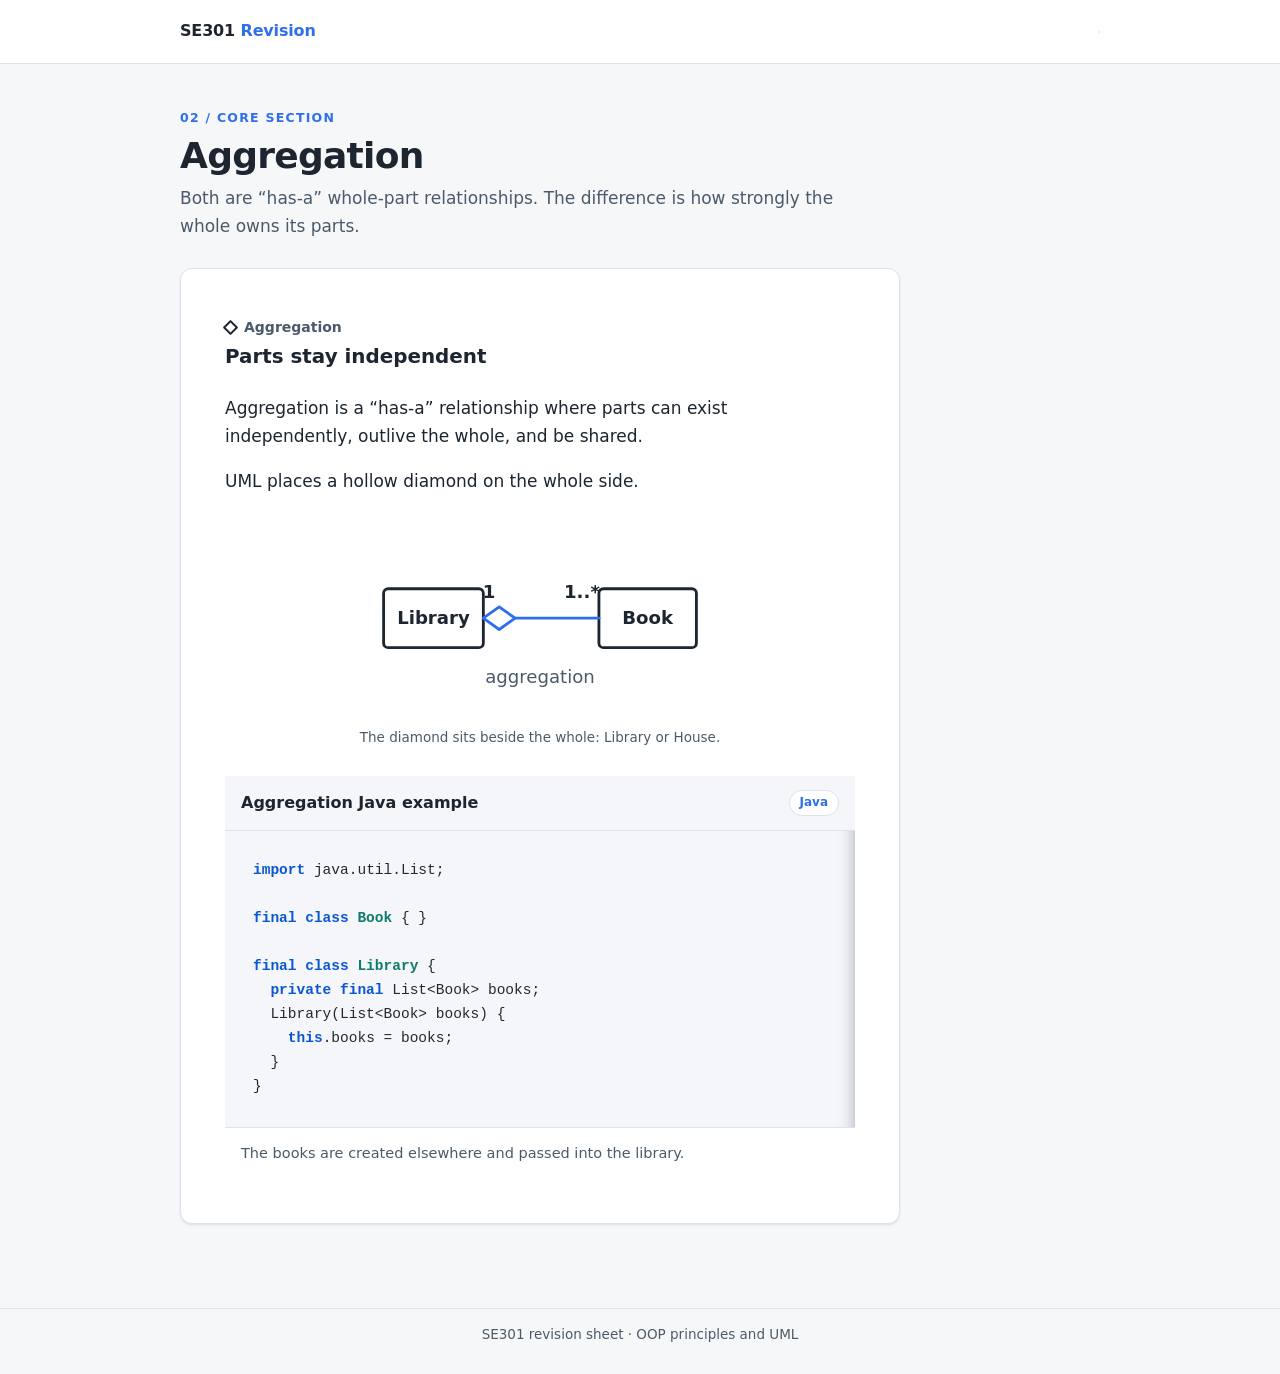
==== commit a6b66e50: "Rebuild UI: collapsible hamburger nav, fluid clamp-based sizing, light code styling, 5-viewport veri" ====
--- a/aggregation.html
+++ b/aggregation.html
@@ -9,18 +9,21 @@
   <link rel="stylesheet" href="assets/style.css">
 </head>
 <body>
-    <header class="navbar">
+      <header class="navbar">
     <div class="shell nav-inner">
       <a class="brand" href="index.html">SE301 <span class="brand-accent">Revision</span></a>
-      <nav class="nav-links" aria-label="Primary">
-        <a href="plan.html">Plan</a>
-        <a href="aggregation.html" class="current" aria-current="page">Aggregation</a>
-        <a href="composition.html">Composition</a>
-        <a href="singleton.html">Singleton</a>
-        <a href="constructor-chaining.html">Constructor</a>
-        <a href="uml-reference.html">UML</a>
-        <a href="self-check.html">Self-check</a>
-      </nav>
+      <details class="nav-toggle">
+        <summary aria-label="Menu"><span class="hamburger" aria-hidden="true"></span></summary>
+        <nav class="nav-links" aria-label="Primary">
+          <a href="plan.html">Plan</a>
+          <a href="aggregation.html" class="current" aria-current="page">Aggregation</a>
+          <a href="composition.html">Composition</a>
+          <a href="singleton.html">Singleton</a>
+          <a href="constructor-chaining.html">Constructor</a>
+          <a href="uml-reference.html">UML</a>
+          <a href="self-check.html">Self-check</a>
+        </nav>
+      </details>
     </div>
   </header>
 
--- a/assets/style.css
+++ b/assets/style.css
@@ -1,4 +1,7 @@
-/* SE301 Revision — shared design system */
+/* ============================================================
+   SE301 Revision — fluid responsive design system
+   Base: 16px. Type & spacing scale with clamp() everywhere.
+   ============================================================ */
 :root {
   color-scheme: light;
   --bg: #f6f7f9;
@@ -8,15 +11,18 @@
   --accent: #2f6fed;
   --accent-soft: #edf3ff;
   --line: #dde3ec;
-  --code-bg: #162033;
+  --code-bg: #f4f6fa;
+  --code-ink: #24292f;
   --shadow: 0 1px 2px rgba(16, 24, 40, 0.05), 0 1px 3px rgba(16, 24, 40, 0.06);
   --radius: 12px;
   --font: "Inter", ui-sans-serif, system-ui, -apple-system, "Segoe UI", Roboto, sans-serif;
   --mono: ui-monospace, SFMono-Regular, Menlo, Consolas, "Liberation Mono", monospace;
+  --space-s: clamp(10px, 1.6vw, 14px);
+  --space-m: clamp(18px, 3.2vw, 28px);
+  --space-l: clamp(28px, 5vw, 44px);
 }
 
 * { box-sizing: border-box; }
-
 html { scroll-behavior: smooth; }
 
 body {
@@ -24,19 +30,25 @@
   background: var(--bg);
   color: var(--ink);
   font-family: var(--font);
-  font-size: 16px;
+  font-size: 1rem;
   line-height: 1.65;
   -webkit-font-smoothing: antialiased;
+  text-rendering: optimizeLegibility;
 }
 
 a { color: var(--accent); text-decoration: none; }
 a:hover { text-decoration: underline; }
-
-/* ---------- Navbar ---------- */
+img, svg { max-width: 100%; height: auto; }
+
+/* ============================================================
+   Collapsible navbar
+   Desktop: brand + inline links. Mobile (<768px): brand +
+   hamburger; links collapse inside a <details> panel.
+   ============================================================ */
 .navbar {
   position: sticky;
   top: 0;
-  z-index: 50;
+  z-index: 100;
   background: var(--card);
   border-bottom: 1px solid var(--line);
 }
@@ -44,61 +56,119 @@
 .nav-inner {
   display: flex;
   align-items: center;
-  gap: 24px;
-  min-height: 56px;
-  padding: 10px 20px;
+  justify-content: space-between;
+  gap: var(--space-s);
+  min-height: clamp(52px, 7vh, 64px);
 }
 
 .brand {
-  flex: 0 0 auto;
-  font-size: 15px;
+  font-size: clamp(14.5px, 1.4vw, 16px);
   font-weight: 800;
   letter-spacing: -0.01em;
   color: var(--ink);
   white-space: nowrap;
 }
-.brand:hover { text-decoration: none; color: var(--accent); }
+.brand:hover { text-decoration: none; color: var(--ink); }
 .brand .brand-accent { color: var(--accent); }
 
+/* Hamburger toggle (mobile only) */
+.nav-toggle { position: relative; }
+.nav-toggle summary {
+  display: none;
+  list-style: none;
+  cursor: pointer;
+  align-items: center;
+  justify-content: center;
+  width: 44px;
+  height: 44px;
+  border-radius: 10px;
+  color: var(--ink);
+}
+.nav-toggle summary::-webkit-details-marker { display: none; }
+.nav-toggle summary:hover { background: var(--accent-soft); }
+.nav-toggle .hamburger,
+.nav-toggle .hamburger::before,
+.nav-toggle .hamburger::after {
+  display: block;
+  width: 20px;
+  height: 2px;
+  border-radius: 2px;
+  background: currentColor;
+  content: "";
+  position: relative;
+}
+.nav-toggle .hamburger::before { position: absolute; top: -6px; }
+.nav-toggle .hamburger::after { position: absolute; top: 6px; }
+
+/* Desktop links */
 .nav-links {
   display: flex;
   align-items: center;
-  gap: 18px;
-  margin-left: auto;
-  overflow-x: auto;
+  gap: clamp(14px, 2vw, 24px);
+}
+.nav-links a {
+  font-size: clamp(13.5px, 1.2vw, 15px);
+  font-weight: 600;
+  color: var(--muted);
+  padding: 8px 0;
+  border-bottom: 2px solid transparent;
   white-space: nowrap;
-  scrollbar-width: none;
-}
-.nav-links::-webkit-scrollbar { display: none; }
-
-.nav-links a {
-  font-size: 14px;
-  font-weight: 600;
-  color: var(--muted);
-  padding: 6px 2px;
-  border-bottom: 2px solid transparent;
 }
 .nav-links a:hover { color: var(--ink); text-decoration: none; }
-.nav-links a.current {
-  color: var(--accent);
-  border-bottom-color: var(--accent);
-}
-
-/* ---------- Layout ---------- */
+.nav-links a.current { color: var(--accent); border-bottom-color: var(--accent); }
+
+/* Mobile: collapse links behind hamburger */
+@media (max-width: 767px) {
+  .nav-toggle { position: static; }
+  .nav-toggle summary { display: flex; }
+  .nav-links {
+    display: none;
+    position: absolute;
+    top: calc(100% + 8px);
+    left: 50%;
+    transform: translateX(-50%);
+    width: min(calc(100vw - 32px), 420px);
+    flex-direction: column;
+    align-items: stretch;
+    gap: 2px;
+    padding: var(--space-s);
+    background: var(--card);
+    border: 1px solid var(--line);
+    border-radius: var(--radius);
+    box-shadow: 0 12px 32px rgba(16, 24, 40, 0.12);
+  }
+  .nav-toggle[open] .nav-links { display: flex; }
+  .nav-links a {
+    padding: 12px 14px;
+    border-radius: 8px;
+    border-bottom: none;
+    font-size: 16px;
+  }
+  .nav-links a.current { background: var(--accent-soft); color: var(--accent); }
+}
+
+/* ============================================================
+   Fluid layout
+   ============================================================ */
 .shell {
-  width: min(880px, calc(100% - 40px));
+  width: min(920px, 100% - clamp(32px, 8vw, 64px));
   margin-inline: auto;
 }
 
-main.shell { padding: 36px 0 64px; }
-
-/* ---------- Page head ---------- */
-.section-heading { margin-bottom: 26px; }
+main.shell {
+  padding: var(--space-l) 0 clamp(56px, 10vh, 84px);
+  min-height: 60vh;
+}
+
+/* ============================================================
+   Page head
+   ============================================================ */
+.section-heading { margin-bottom: var(--space-m); }
 
 .section-number {
   display: block;
   margin-bottom: 6px;
-  font-size: 12.5px;
+  font-size: clamp(11px, 1vw, 12.5px);
   font-weight: 800;
   letter-spacing: 0.1em;
   text-transform: uppercase;
@@ -107,7 +177,7 @@
 
 .section-heading h2 {
   margin: 0 0 8px;
-  font-size: clamp(26px, 5vw, 34px);
+  font-size: clamp(1.6rem, 1.15rem + 2.2vw, 2.25rem);
   line-height: 1.15;
   letter-spacing: -0.02em;
 }
@@ -115,11 +185,13 @@
 .section-heading .section-intro {
   margin: 0;
   max-width: 62ch;
-  font-size: 16px;
-  color: var(--muted);
-}
-
-/* ---------- Cards ---------- */
+  font-size: clamp(15.5px, 1.5vw, 17px);
+  color: var(--muted);
+}
+
+/* ============================================================
+   Cards
+   ============================================================ */
 .card {
   background: var(--card);
   border: 1px solid var(--line);
@@ -128,11 +200,10 @@
 }
 
 .concept-card {
-  padding: 24px;
-  max-width: 720px;
-}
-.concept-card h2,
-.concept-card h3 { margin-top: 0; }
+  padding: var(--space-m);
+  max-width: min(720px, 100%);
+}
+.concept-card h2, .concept-card h3 { margin-top: 0; }
 
 .card-kicker {
   display: inline-block;
@@ -140,7 +211,7 @@
   border-radius: 999px;
   background: var(--accent-soft);
   color: var(--accent);
-  font-size: 12.5px;
+  font-size: 12px;
   font-weight: 800;
   letter-spacing: 0.05em;
   text-transform: uppercase;
@@ -164,134 +235,122 @@
 }
 .diamond.filled { background: var(--ink); }
 
-/* ---------- Contents hub ---------- */
+/* ============================================================
+   Contents hub
+   ============================================================ */
 .contents-grid {
   display: grid;
   grid-template-columns: 1fr;
-  gap: 14px;
-}
-.contents-card a {
-  display: block;
-  padding: 18px 20px;
-  color: inherit;
-}
-.contents-card a:hover { text-decoration: none; border-radius: var(--radius); }
-.contents-card h3 { margin: 0 0 4px; font-size: 17px; }
-.contents-card p { margin: 0; font-size: 15px; color: var(--muted); }
+  gap: var(--space-s);
+}
+.contents-card a { display: block; padding: var(--space-m); color: inherit; }
+.contents-card a:hover { text-decoration: none; }
+.contents-card h3 { margin: 0 0 4px; font-size: clamp(16px, 1.6vw, 18px); }
+.contents-card p { margin: 0; font-size: clamp(14px, 1.3vw, 15.5px); color: var(--muted); }
 .contents-card { transition: border-color 120ms ease; }
 .contents-card:hover { border-color: var(--accent); }
 
-/* ---------- Revision plan list ---------- */
-.study-list {
-  list-style: none;
-  margin: 0;
-  padding: 0;
-}
+/* ============================================================
+   Revision plan list
+   ============================================================ */
+.study-list { list-style: none; margin: 0; padding: 0; }
 .study-item {
   display: grid;
-  grid-template-columns: 44px 1fr;
-  gap: 14px;
-  padding: 18px 4px;
+  grid-template-columns: clamp(36px, 5vw, 48px) 1fr;
+  gap: var(--space-s);
+  padding: var(--space-s) 2px;
   border-bottom: 1px solid var(--line);
 }
 .study-item:last-child { border-bottom: none; }
 .study-number {
   font-family: var(--mono);
-  font-size: 17px;
+  font-size: clamp(15px, 1.6vw, 17px);
   font-weight: 750;
   color: var(--accent);
   padding-top: 2px;
 }
-.study-item h3 { margin: 0 0 6px; font-size: 17px; }
+.study-item h3 { margin: 0 0 6px; font-size: clamp(15.5px, 1.6vw, 17.5px); }
 .study-item .label {
   display: inline-block;
   min-width: 86px;
-  font-size: 12.5px;
+  font-size: 12px;
   font-weight: 800;
   letter-spacing: 0.06em;
   text-transform: uppercase;
   color: var(--accent);
 }
-.study-item p { margin: 4px 0 0; font-size: 15px; color: var(--muted); }
-
-/* ---------- Code ---------- */
-.code-card { margin-top: 22px; }
+.study-item p { margin: 4px 0 0; font-size: clamp(14px, 1.3vw, 15.5px); color: var(--muted); }
+
+/* ============================================================
+   Code examples — light, NOT editor-dark
+   ============================================================ */
+.code-card { margin-top: var(--space-m); overflow: hidden; }
 .code-title {
   display: flex;
   align-items: center;
   justify-content: space-between;
   gap: 12px;
-  padding: 14px 16px;
+  padding: var(--space-s) 16px;
+  background: var(--code-bg);
   border-bottom: 1px solid var(--line);
 }
-.code-title h3 { margin: 0; font-size: 15px; }
+.code-title h3 { margin: 0; font-size: clamp(14.5px, 1.4vw, 16px); }
 .code-title span {
   padding: 2px 10px;
   border-radius: 999px;
-  background: var(--accent-soft);
+  background: var(--card);
+  border: 1px solid var(--line);
   color: var(--accent);
-  font-size: 12.5px;
+  font-size: 12px;
   font-weight: 800;
 }
 pre {
   margin: 0;
-  padding: 18px 20px;
+  padding: var(--space-m);
   overflow-x: auto;
   -webkit-overflow-scrolling: touch;
   background: var(--code-bg);
   font-family: var(--mono);
-  font-size: 14px;
-  line-height: 1.6;
-  color: #e6ebf5;
-  box-shadow: inset -18px 0 16px -18px rgba(0, 0, 0, 0.55);
+  font-size: clamp(13px, 1.15vw, 14.5px);
+  line-height: 1.65;
+  color: var(--code-ink);
+  box-shadow: inset -18px 0 16px -18px rgba(16, 24, 40, 0.35);
 }
 pre code { font-family: var(--mono); }
-.kw { color: #8fb4ff; }
-.type { color: #72dbc5; }
-.str { color: #f3c878; }
+.kw { color: #0b57d0; font-weight: 600; }
+.type { color: #0f7b6c; font-weight: 600; }
+.str { color: #9a6700; }
 .code-note {
   margin: 0;
-  padding: 12px 16px;
+  padding: var(--space-s) 16px;
   border-top: 1px solid var(--line);
-  font-size: 14px;
-  color: var(--muted);
-}
-
-/* ---------- Mini UML diagrams ---------- */
-.mini-diagram {
-  margin: 22px 0 0;
-  text-align: center;
-}
+  font-size: clamp(13.5px, 1.25vw, 14.5px);
+  color: var(--muted);
+}
+
+/* ============================================================
+   Mini UML diagrams
+   ============================================================ */
+.mini-diagram { margin: var(--space-m) 0 0; text-align: center; }
 .mini-diagram svg {
   display: block;
   width: 100%;
-  max-width: 320px;
-  height: auto;
+  max-width: min(340px, 100%);
   margin-inline: auto;
 }
-.mini-diagram figcaption {
-  margin-top: 10px;
-  font-size: 13.5px;
-  color: var(--muted);
-}
+.mini-diagram figcaption { margin-top: 10px; font-size: 13.5px; color: var(--muted); }
 .uml-box { stroke: var(--ink); }
 .uml-accent { stroke: var(--accent); }
 .uml-caption { fill: var(--muted); }
 
-/* ---------- Tables ---------- */
-table {
-  width: 100%;
-  border-collapse: collapse;
-  font-size: 14.5px;
-}
-th, td {
-  padding: 12px 10px;
-  border-bottom: 1px solid var(--line);
-  text-align: left;
-  vertical-align: top;
-}
+/* ============================================================
+   Tables
+   ============================================================ */
+.table-scroll { overflow-x: auto; }
+table { width: 100%; border-collapse: collapse; font-size: clamp(14px, 1.3vw, 15px); }
+th, td { padding: 12px 10px; border-bottom: 1px solid var(--line); text-align: left; vertical-align: top; }
 th {
-  font-size: 13px;
+  font-size: 12.5px;
   font-weight: 800;
   letter-spacing: 0.05em;
   text-transform: uppercase;
@@ -299,51 +358,47 @@
 }
 td:first-child { font-weight: 700; }
 
-/* ---------- Comparison details ---------- */
-.comparison-details {
-  padding: 20px 22px;
-  margin-top: 18px;
-  overflow-x: auto;
-}
+/* ============================================================
+   Comparison details
+   ============================================================ */
+.comparison-details { padding: var(--space-m); margin-top: var(--space-s); overflow-x: auto; }
 .comparison-details h3 { margin-top: 0; }
 .comparison-details ul { margin: 0; padding-left: 20px; }
-.comparison-details li { margin: 6px 0; font-size: 15px; color: var(--muted); }
+.comparison-details li { margin: 6px 0; font-size: clamp(14px, 1.3vw, 15.5px); color: var(--muted); }
 .concept-note {
-  margin: 16px 0 0;
+  margin: var(--space-s) 0 0;
   padding: 12px 14px;
   border-left: 3px solid var(--accent);
   background: var(--accent-soft);
   border-radius: 0 8px 8px 0;
-  font-size: 14.5px;
+  font-size: clamp(14px, 1.3vw, 15px);
   color: var(--ink);
 }
 
-/* ---------- UML reference ---------- */
+/* ============================================================
+   UML reference
+   ============================================================ */
 .reference-grid {
   display: grid;
   grid-template-columns: 1fr;
-  gap: 14px;
+  gap: var(--space-s);
 }
 .reference-card {
   display: grid;
-  grid-template-columns: 72px 1fr;
-  align-items: center;
-  gap: 16px;
-  padding: 16px 18px;
-}
-.reference-card svg {
-  width: 72px;
-  height: auto;
-  color: var(--accent);
-}
-.reference-card h3 { margin: 0 0 2px; font-size: 16px; }
-.reference-card p { margin: 0; font-size: 14px; color: var(--muted); }
+  grid-template-columns: clamp(56px, 7vw, 76px) 1fr;
+  align-items: center;
+  gap: var(--space-s);
+  padding: var(--space-s) 16px;
+}
+.reference-card svg { width: 100%; color: var(--accent); }
+.reference-card h3 { margin: 0 0 2px; font-size: clamp(15px, 1.5vw, 16.5px); }
+.reference-card p { margin: 0; font-size: clamp(13.5px, 1.25vw, 14.5px); color: var(--muted); }
 
 .multiplicity-strip {
   display: grid;
   grid-template-columns: 1fr;
   gap: 1px;
-  margin-top: 16px;
+  margin-top: var(--space-s);
   overflow: hidden;
   border: 1px solid var(--line);
   border-radius: var(--radius);
@@ -351,25 +406,19 @@
 }
 .multiplicity-item {
   display: grid;
-  grid-template-columns: 64px 1fr;
+  grid-template-columns: clamp(52px, 6vw, 64px) 1fr;
   align-items: center;
   gap: 14px;
-  padding: 14px 18px;
+  padding: var(--space-s) 18px;
   background: var(--card);
 }
-.multiplicity-item code {
-  color: var(--accent);
-  font-family: var(--mono);
-  font-size: 15px;
-  font-weight: 800;
-}
-.multiplicity-item span { font-size: 15px; color: var(--muted); }
-
-/* ---------- Self-check ---------- */
-.check-list {
-  display: grid;
-  gap: 10px;
-}
+.multiplicity-item code { color: var(--accent); font-family: var(--mono); font-size: 15px; font-weight: 800; }
+.multiplicity-item span { font-size: clamp(14px, 1.3vw, 15.5px); color: var(--muted); }
+
+/* ============================================================
+   Self-check
+   ============================================================ */
+.check-list { display: grid; gap: 10px; }
 details {
   background: var(--card);
   border: 1px solid var(--line);
@@ -380,9 +429,9 @@
   align-items: center;
   justify-content: space-between;
   gap: 12px;
-  padding: 15px 18px;
+  padding: var(--space-s) 18px;
   cursor: pointer;
-  font-size: 16px;
+  font-size: clamp(15.5px, 1.5vw, 16.5px);
   font-weight: 650;
   list-style: none;
 }
@@ -398,55 +447,40 @@
   transition: transform 140ms ease;
 }
 details[open] summary::after { transform: rotate(225deg); }
-details p {
-  margin: 0;
-  padding: 0 18px 16px;
-  font-size: 15px;
-  color: var(--muted);
-}
-.answer-label {
-  color: var(--accent);
-  font-weight: 800;
-}
-
-/* ---------- Footer ---------- */
+details p { margin: 0; padding: 0 18px var(--space-s); font-size: clamp(14px, 1.3vw, 15.5px); color: var(--muted); }
+.answer-label { color: var(--accent); font-weight: 800; }
+
+/* ============================================================
+   Footer
+   ============================================================ */
 footer {
   border-top: 1px solid var(--line);
-  padding: 20px 0 28px;
+  padding: var(--space-s) 0 clamp(20px, 4vh, 28px);
   text-align: center;
   font-size: 13.5px;
   color: var(--muted);
 }
 
-/* ---------- Responsive ---------- */
-@media (max-width: 719px) {
-  .nav-inner {
-    flex-wrap: wrap;
-    gap: 6px 16px;
-  }
-  .nav-links {
-    flex-basis: 100%;
-    flex-wrap: wrap;
-    margin-left: 0;
-    gap: 4px 14px;
-    overflow: visible;
-  }
-  .nav-links a { padding: 4px 0; }
-  main.shell { padding: 28px 0 56px; }
-}
-
-@media (min-width: 720px) {
+/* ============================================================
+   Breakpoints — grids go denser as width grows
+   ============================================================ */
+@media (min-width: 560px) {
   .contents-grid { grid-template-columns: repeat(2, 1fr); }
   .reference-grid { grid-template-columns: repeat(2, 1fr); }
+}
+
+@media (min-width: 768px) {
+  body { font-size: 1.0625rem; }
+  .concept-card { padding: var(--space-l); }
   .multiplicity-strip { grid-template-columns: repeat(3, 1fr); }
-  main.shell { padding-top: 44px; min-height: 62vh; }
-  .concept-card { padding: 30px; }
+  .contents-grid .contents-card:last-child:nth-child(odd) { grid-column: 1 / -1; }
   td:first-child { white-space: nowrap; }
-  .contents-grid .contents-card:last-child:nth-child(odd) { grid-column: 1 / -1; }
-}
-
-@media (min-width: 1024px) {
+}
+
+@media (min-width: 1080px) {
   .reference-grid { grid-template-columns: repeat(4, 1fr); }
+  .contents-grid { grid-template-columns: repeat(3, 1fr); }
+  .contents-grid .contents-card:last-child:nth-child(2) { grid-column: auto; }
 }
 
 @media (prefers-reduced-motion: reduce) {
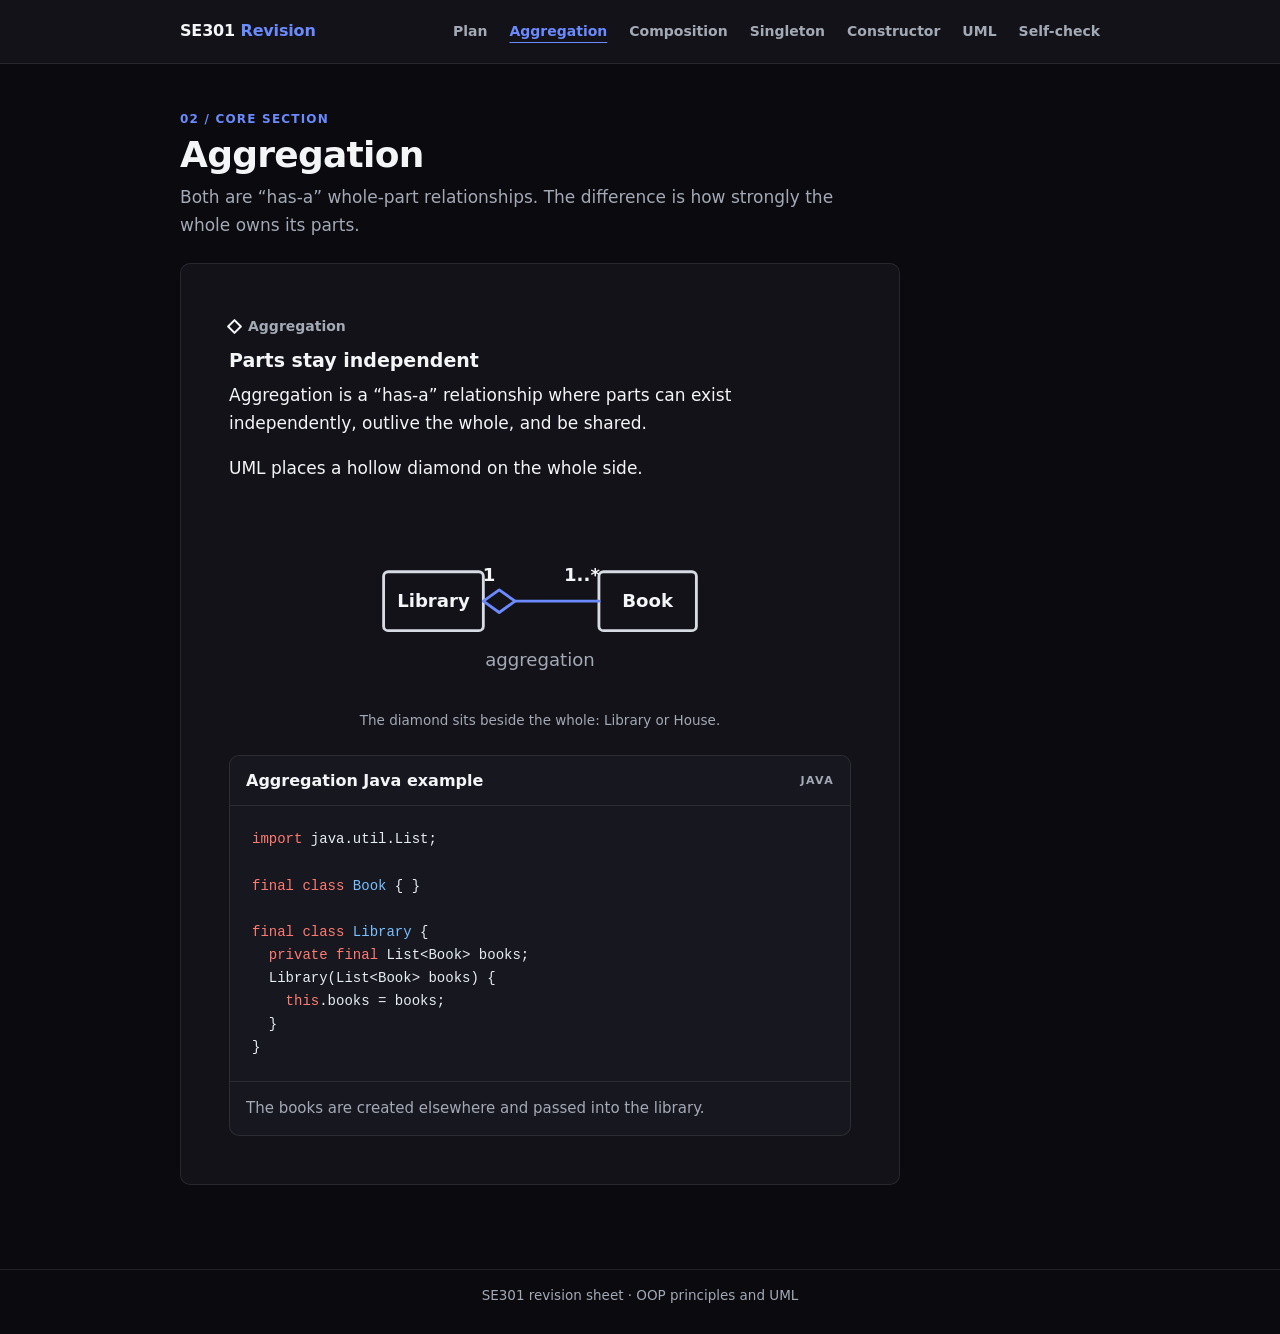
==== commit ba2158aa: "Dark theme redesign (Linear/Vercel style): button hamburger nav, flat dark code blocks, contrast pol" ====
--- a/aggregation.html
+++ b/aggregation.html
@@ -9,21 +9,23 @@
   <link rel="stylesheet" href="assets/style.css">
 </head>
 <body>
-      <header class="navbar">
+  <header class="navbar">
     <div class="shell nav-inner">
-      <a class="brand" href="index.html">SE301 <span class="brand-accent">Revision</span></a>
-      <details class="nav-toggle">
-        <summary aria-label="Menu"><span class="hamburger" aria-hidden="true"></span></summary>
-        <nav class="nav-links" aria-label="Primary">
-          <a href="plan.html">Plan</a>
-          <a href="aggregation.html" class="current" aria-current="page">Aggregation</a>
-          <a href="composition.html">Composition</a>
-          <a href="singleton.html">Singleton</a>
-          <a href="constructor-chaining.html">Constructor</a>
-          <a href="uml-reference.html">UML</a>
-          <a href="self-check.html">Self-check</a>
-        </nav>
-      </details>
+      <a class="brand" href="index.html">SE301 <span>Revision</span></a>
+      <button class="nav-toggle" type="button" aria-expanded="false" aria-controls="site-nav" aria-label="Menu">
+        <svg width="20" height="20" viewBox="0 0 20 20" aria-hidden="true" fill="none">
+          <path d="M3 5H17M3 10H17M3 15H17" stroke="currentColor" stroke-width="1.5" stroke-linecap="round"/>
+        </svg>
+      </button>
+      <nav id="site-nav" class="nav-links" aria-label="Primary">
+        <a href="plan.html">Plan</a>
+        <a href="aggregation.html" class="current" aria-current="page">Aggregation</a>
+        <a href="composition.html">Composition</a>
+        <a href="singleton.html">Singleton</a>
+        <a href="constructor-chaining.html">Constructor</a>
+        <a href="uml-reference.html">UML</a>
+        <a href="self-check.html">Self-check</a>
+      </nav>
     </div>
   </header>
 
@@ -86,5 +88,23 @@
   <footer>
     <div class="shell">SE301 revision sheet · OOP principles and UML</div>
   </footer>
+  <script>
+    const header = document.querySelector(".navbar");
+    const toggle = document.querySelector(".nav-toggle");
+    const closeMenu = () => {
+      header.classList.remove("open");
+      toggle.setAttribute("aria-expanded", "false");
+    };
+    toggle.addEventListener("click", () => {
+      const open = header.classList.toggle("open");
+      toggle.setAttribute("aria-expanded", String(open));
+    });
+    document.addEventListener("keydown", (event) => {
+      if (event.key === "Escape") closeMenu();
+    });
+    document.addEventListener("click", (event) => {
+      if (!header.contains(event.target)) closeMenu();
+    });
+  </script>
 </body>
 </html>
--- a/assets/style.css
+++ b/assets/style.css
@@ -1,28 +1,23 @@
-/* ============================================================
-   SE301 Revision — fluid responsive design system
-   Base: 16px. Type & spacing scale with clamp() everywhere.
-   ============================================================ */
 :root {
-  color-scheme: light;
-  --bg: #f6f7f9;
-  --card: #ffffff;
-  --ink: #1c2530;
-  --muted: #4b5a6a;
-  --accent: #2f6fed;
-  --accent-soft: #edf3ff;
-  --line: #dde3ec;
-  --code-bg: #f4f6fa;
-  --code-ink: #24292f;
-  --shadow: 0 1px 2px rgba(16, 24, 40, 0.05), 0 1px 3px rgba(16, 24, 40, 0.06);
-  --radius: 12px;
-  --font: "Inter", ui-sans-serif, system-ui, -apple-system, "Segoe UI", Roboto, sans-serif;
-  --mono: ui-monospace, SFMono-Regular, Menlo, Consolas, "Liberation Mono", monospace;
+  color-scheme: dark;
+  --bg: #0a0a0f;
+  --surface: #121218;
+  --surface-2: #17171f;
+  --ink: #f4f5f7;
+  --muted: #a3a9b5;
+  --line: rgba(255,255,255,0.09);
+  --accent: #6b8afd;
+  --accent-soft: rgba(107,138,253,0.14);
+  --radius: 10px;
+  --font: "Inter", ui-sans-serif, system-ui, -apple-system, "Segoe UI", sans-serif;
+  --mono: ui-monospace, SFMono-Regular, Menlo, Consolas, monospace;
   --space-s: clamp(10px, 1.6vw, 14px);
-  --space-m: clamp(18px, 3.2vw, 28px);
-  --space-l: clamp(28px, 5vw, 44px);
+  --space-m: clamp(18px, 3.2vw, 24px);
+  --space-l: clamp(36px, 5vw, 48px);
 }
 
 * { box-sizing: border-box; }
+
 html { scroll-behavior: smooth; }
 
 body {
@@ -30,26 +25,47 @@
   background: var(--bg);
   color: var(--ink);
   font-family: var(--font);
-  font-size: 1rem;
+  font-size: 16px;
   line-height: 1.65;
   -webkit-font-smoothing: antialiased;
   text-rendering: optimizeLegibility;
 }
 
-a { color: var(--accent); text-decoration: none; }
+a {
+  color: var(--accent);
+  text-decoration: none;
+}
+
 a:hover { text-decoration: underline; }
-img, svg { max-width: 100%; height: auto; }
-
-/* ============================================================
-   Collapsible navbar
-   Desktop: brand + inline links. Mobile (<768px): brand +
-   hamburger; links collapse inside a <details> panel.
-   ============================================================ */
+
+button,
+summary { font: inherit; }
+
+img,
+svg { max-width: 100%; height: auto; }
+
+code,
+pre { font-family: var(--mono); }
+
+/* Shared frame */
+.shell {
+  width: min(920px, 100% - clamp(32px, 8vw, 64px));
+  margin-inline: auto;
+}
+
+main.shell {
+  min-height: 60vh;
+  padding: var(--space-l) 0 clamp(56px, 10vh, 84px);
+}
+
+main.shell > section + section { margin-top: var(--space-l); }
+
+/* Navigation */
 .navbar {
   position: sticky;
   top: 0;
   z-index: 100;
-  background: var(--card);
+  background: var(--surface);
   border-bottom: 1px solid var(--line);
 }
 
@@ -58,121 +74,75 @@
   align-items: center;
   justify-content: space-between;
   gap: var(--space-s);
-  min-height: clamp(52px, 7vh, 64px);
+  min-height: clamp(56px, 7vh, 64px);
 }
 
 .brand {
+  color: var(--ink);
   font-size: clamp(14.5px, 1.4vw, 16px);
   font-weight: 800;
   letter-spacing: -0.01em;
-  color: var(--ink);
   white-space: nowrap;
 }
-.brand:hover { text-decoration: none; color: var(--ink); }
-.brand .brand-accent { color: var(--accent); }
-
-/* Hamburger toggle (mobile only) */
-.nav-toggle { position: relative; }
-.nav-toggle summary {
-  display: none;
-  list-style: none;
-  cursor: pointer;
+
+.brand span { color: var(--accent); }
+.brand:hover { color: var(--ink); text-decoration: none; }
+
+.nav-toggle {
+  display: flex;
   align-items: center;
   justify-content: center;
   width: 44px;
   height: 44px;
-  border-radius: 10px;
+  padding: 0;
   color: var(--ink);
-}
-.nav-toggle summary::-webkit-details-marker { display: none; }
-.nav-toggle summary:hover { background: var(--accent-soft); }
-.nav-toggle .hamburger,
-.nav-toggle .hamburger::before,
-.nav-toggle .hamburger::after {
-  display: block;
-  width: 20px;
-  height: 2px;
-  border-radius: 2px;
-  background: currentColor;
-  content: "";
-  position: relative;
-}
-.nav-toggle .hamburger::before { position: absolute; top: -6px; }
-.nav-toggle .hamburger::after { position: absolute; top: 6px; }
-
-/* Desktop links */
+  background: transparent;
+  border: 0;
+  border-radius: var(--radius);
+  cursor: pointer;
+}
+
+.nav-toggle:hover { background: var(--accent-soft); }
+
 .nav-links {
   display: flex;
   align-items: center;
-  gap: clamp(14px, 2vw, 24px);
-}
+  gap: 22px;
+}
+
 .nav-links a {
-  font-size: clamp(13.5px, 1.2vw, 15px);
+  padding: 6px 0;
+  color: var(--muted);
+  font-size: 14px;
   font-weight: 600;
-  color: var(--muted);
-  padding: 8px 0;
-  border-bottom: 2px solid transparent;
+  line-height: 1.4;
   white-space: nowrap;
 }
-.nav-links a:hover { color: var(--ink); text-decoration: none; }
-.nav-links a.current { color: var(--accent); border-bottom-color: var(--accent); }
-
-/* Mobile: collapse links behind hamburger */
-@media (max-width: 767px) {
-  .nav-toggle { position: static; }
-  .nav-toggle summary { display: flex; }
-  .nav-links {
-    display: none;
-    position: absolute;
-    top: calc(100% + 8px);
-    left: 50%;
-    transform: translateX(-50%);
-    width: min(calc(100vw - 32px), 420px);
-    flex-direction: column;
-    align-items: stretch;
-    gap: 2px;
-    padding: var(--space-s);
-    background: var(--card);
-    border: 1px solid var(--line);
-    border-radius: var(--radius);
-    box-shadow: 0 12px 32px rgba(16, 24, 40, 0.12);
-  }
-  .nav-toggle[open] .nav-links { display: flex; }
-  .nav-links a {
-    padding: 12px 14px;
-    border-radius: 8px;
-    border-bottom: none;
-    font-size: 16px;
-  }
-  .nav-links a.current { background: var(--accent-soft); color: var(--accent); }
-}
-
-/* ============================================================
-   Fluid layout
-   ============================================================ */
-.shell {
-  width: min(920px, 100% - clamp(32px, 8vw, 64px));
-  margin-inline: auto;
-}
-
-main.shell {
-  padding: var(--space-l) 0 clamp(56px, 10vh, 84px);
-  min-height: 60vh;
-}
-
-/* ============================================================
-   Page head
-   ============================================================ */
+
+.nav-links a:hover {
+  color: var(--ink);
+  text-decoration: none;
+}
+
+.nav-links a.current {
+  color: var(--accent);
+  text-decoration-line: underline;
+  text-decoration-thickness: 1px;
+  text-underline-offset: 6px;
+}
+
+/* Page headings */
 .section-heading { margin-bottom: var(--space-m); }
 
 .section-number {
   display: block;
   margin-bottom: 6px;
-  font-size: clamp(11px, 1vw, 12.5px);
+  color: var(--accent);
+  font-size: 12px;
   font-weight: 800;
   letter-spacing: 0.1em;
+  line-height: 1.3;
   text-transform: uppercase;
-  color: var(--accent);
 }
 
 .section-heading h2 {
@@ -183,37 +153,56 @@
 }
 
 .section-heading .section-intro {
-  margin: 0;
   max-width: 62ch;
+  margin: 0;
+  color: var(--muted);
   font-size: clamp(15.5px, 1.5vw, 17px);
-  color: var(--muted);
-}
-
-/* ============================================================
-   Cards
-   ============================================================ */
+}
+
+h2,
+h3 { color: var(--ink); }
+
+p { margin: 0 0 1em; }
+p:last-child { margin-bottom: 0; }
+
+/* Cards and concept content */
 .card {
-  background: var(--card);
+  background: var(--surface);
   border: 1px solid var(--line);
   border-radius: var(--radius);
-  box-shadow: var(--shadow);
 }
 
 .concept-card {
+  max-width: 720px;
   padding: var(--space-m);
-  max-width: min(720px, 100%);
-}
-.concept-card h2, .concept-card h3 { margin-top: 0; }
+}
+
+.concept-card h2,
+.concept-card h3 { margin-top: 0; }
+
+.concept-card h2 {
+  margin-bottom: 12px;
+  font-size: clamp(1.55rem, 1.2rem + 1.5vw, 2rem);
+  line-height: 1.2;
+}
+
+.concept-card h3 {
+  margin-bottom: 8px;
+  font-size: clamp(17px, 1.6vw, 19px);
+  line-height: 1.3;
+}
 
 .card-kicker {
   display: inline-block;
-  padding: 2px 10px;
+  margin-bottom: 12px;
+  padding: 2px 9px;
+  color: var(--accent);
+  background: var(--accent-soft);
   border-radius: 999px;
-  background: var(--accent-soft);
-  color: var(--accent);
   font-size: 12px;
   font-weight: 800;
   letter-spacing: 0.05em;
+  line-height: 1.4;
   text-transform: uppercase;
 }
 
@@ -221,168 +210,267 @@
   display: inline-flex;
   align-items: center;
   gap: 8px;
+  margin-bottom: 10px;
+  color: var(--muted);
   font-size: 14px;
   font-weight: 800;
-  color: var(--muted);
-}
+}
+
 .diamond {
   display: inline-block;
   width: 11px;
   height: 11px;
   border: 2px solid var(--ink);
+  border-radius: 1px;
   transform: rotate(45deg);
-  border-radius: 1px;
-}
+}
+
 .diamond.filled { background: var(--ink); }
 
-/* ============================================================
-   Contents hub
-   ============================================================ */
+.concept-note {
+  margin: var(--space-s) 0 0;
+  padding: 12px 14px;
+  color: var(--ink);
+  background: var(--accent-soft);
+  border-left: 3px solid var(--accent);
+  border-radius: 0 8px 8px 0;
+  font-size: clamp(14px, 1.3vw, 15px);
+}
+
+/* Contents hub */
 .contents-grid {
   display: grid;
   grid-template-columns: 1fr;
   gap: var(--space-s);
 }
-.contents-card a { display: block; padding: var(--space-m); color: inherit; }
-.contents-card a:hover { text-decoration: none; }
-.contents-card h3 { margin: 0 0 4px; font-size: clamp(16px, 1.6vw, 18px); }
-.contents-card p { margin: 0; font-size: clamp(14px, 1.3vw, 15.5px); color: var(--muted); }
+
 .contents-card { transition: border-color 120ms ease; }
 .contents-card:hover { border-color: var(--accent); }
 
-/* ============================================================
-   Revision plan list
-   ============================================================ */
-.study-list { list-style: none; margin: 0; padding: 0; }
+.contents-card a {
+  display: block;
+  padding: clamp(18px, 2.4vw, 22px);
+  color: inherit;
+}
+
+.contents-card a:hover { text-decoration: none; }
+
+.contents-card h3 {
+  margin: 0 0 4px;
+  font-size: clamp(16px, 1.6vw, 18px);
+  font-weight: 650;
+  line-height: 1.3;
+}
+
+.contents-card p {
+  margin: 0;
+  color: var(--muted);
+  font-size: clamp(14px, 1.3vw, 15.5px);
+  line-height: 1.5;
+}
+
+/* Revision plan */
+.study-list {
+  margin: 0;
+  padding: clamp(18px, 3.2vw, 24px);
+  background: var(--surface);
+  border: 1px solid var(--line);
+  border-radius: var(--radius);
+  list-style: none;
+}
+
 .study-item {
   display: grid;
   grid-template-columns: clamp(36px, 5vw, 48px) 1fr;
   gap: var(--space-s);
-  padding: var(--space-s) 2px;
+  padding: 14px 2px;
   border-bottom: 1px solid var(--line);
 }
-.study-item:last-child { border-bottom: none; }
+
+.study-item:first-child { padding-top: 0; }
+.study-item:last-child { border-bottom: 0; }
+
 .study-number {
+  padding-top: 2px;
+  color: var(--accent);
   font-family: var(--mono);
   font-size: clamp(15px, 1.6vw, 17px);
-  font-weight: 750;
-  color: var(--accent);
-  padding-top: 2px;
-}
-.study-item h3 { margin: 0 0 6px; font-size: clamp(15.5px, 1.6vw, 17.5px); }
+  font-weight: 600;
+}
+
+.study-item h3 {
+  margin: 0 0 5px;
+  font-size: clamp(15.5px, 1.6vw, 17.5px);
+  line-height: 1.35;
+}
+
+.study-item p {
+  margin: 0;
+  color: var(--muted);
+  font-size: clamp(14px, 1.3vw, 15.5px);
+}
+
 .study-item .label {
   display: inline-block;
   min-width: 86px;
+  color: var(--accent);
   font-size: 12px;
   font-weight: 800;
   letter-spacing: 0.06em;
+  line-height: 1.4;
   text-transform: uppercase;
-  color: var(--accent);
-}
-.study-item p { margin: 4px 0 0; font-size: clamp(14px, 1.3vw, 15.5px); color: var(--muted); }
-
-/* ============================================================
-   Code examples — light, NOT editor-dark
-   ============================================================ */
-.code-card { margin-top: var(--space-m); overflow: hidden; }
+}
+
+.study-test {
+  display: block;
+  margin-top: 5px;
+}
+
+/* Dark code examples */
+.code-card {
+  margin-top: var(--space-m);
+  overflow: hidden;
+  background: var(--surface-2);
+  border: 1px solid var(--line);
+  border-radius: var(--radius);
+}
+
 .code-title {
   display: flex;
   align-items: center;
   justify-content: space-between;
   gap: 12px;
   padding: var(--space-s) 16px;
-  background: var(--code-bg);
+  background: var(--surface-2);
   border-bottom: 1px solid var(--line);
 }
-.code-title h3 { margin: 0; font-size: clamp(14.5px, 1.4vw, 16px); }
+
+.code-title h3 {
+  margin: 0;
+  font-size: clamp(14.5px, 1.4vw, 16px);
+  font-weight: 600;
+  line-height: 1.35;
+}
+
+.code-title small {
+  color: var(--muted);
+  font-size: 0.85em;
+  font-weight: 500;
+}
+
 .code-title span {
-  padding: 2px 10px;
-  border-radius: 999px;
-  background: var(--card);
+  padding: 0;
+  color: var(--muted);
+  background: transparent;
+  border: 0;
+  font-size: 11px;
+  font-weight: 600;
+  letter-spacing: 0.12em;
+  line-height: 1.4;
+  text-transform: uppercase;
+}
+
+pre {
+  margin: 0;
+  padding: clamp(18px, 2.5vw, 22px);
+  overflow-x: auto;
+  background: var(--surface-2);
   border: 1px solid var(--line);
-  color: var(--accent);
-  font-size: 12px;
-  font-weight: 800;
-}
-pre {
-  margin: 0;
-  padding: var(--space-m);
-  overflow-x: auto;
+  border-radius: var(--radius);
+  color: #e6edf3;
+  font-size: clamp(13px, 1.15vw, 14px);
+  line-height: 1.65;
   -webkit-overflow-scrolling: touch;
-  background: var(--code-bg);
-  font-family: var(--mono);
-  font-size: clamp(13px, 1.15vw, 14.5px);
-  line-height: 1.65;
-  color: var(--code-ink);
-  box-shadow: inset -18px 0 16px -18px rgba(16, 24, 40, 0.35);
-}
+}
+
+.code-card > pre {
+  border: 0;
+  border-radius: 0;
+}
+
 pre code { font-family: var(--mono); }
-.kw { color: #0b57d0; font-weight: 600; }
-.type { color: #0f7b6c; font-weight: 600; }
-.str { color: #9a6700; }
+.kw { color: #ff7b72; font-weight: 500; }
+.type { color: #79c0ff; font-weight: normal; }
+.str { color: #a5d6ff; font-weight: normal; }
+
 .code-note {
   margin: 0;
   padding: var(--space-s) 16px;
+  color: var(--muted);
   border-top: 1px solid var(--line);
-  font-size: clamp(13.5px, 1.25vw, 14.5px);
-  color: var(--muted);
-}
-
-/* ============================================================
-   Mini UML diagrams
-   ============================================================ */
-.mini-diagram { margin: var(--space-m) 0 0; text-align: center; }
+  font-size: clamp(13.5px, 1.25vw, 15px);
+}
+
+/* UML diagrams */
+.mini-diagram {
+  margin: var(--space-m) 0 0;
+  text-align: center;
+}
+
 .mini-diagram svg {
   display: block;
   width: 100%;
   max-width: min(340px, 100%);
   margin-inline: auto;
-}
-.mini-diagram figcaption { margin-top: 10px; font-size: 13.5px; color: var(--muted); }
-.uml-box { stroke: var(--ink); }
+  color: var(--ink);
+}
+
+.mini-diagram figcaption {
+  margin-top: 10px;
+  color: var(--muted);
+  font-size: 13.5px;
+}
+
+.uml-box { stroke: #d7dbe3; }
 .uml-accent { stroke: var(--accent); }
 .uml-caption { fill: var(--muted); }
-
-/* ============================================================
-   Tables
-   ============================================================ */
+.mini-diagram .uml-accent[fill="#ffffff"] { fill: var(--surface); }
+.mini-diagram marker path { fill: var(--accent); }
+
+/* Comparison table */
 .table-scroll { overflow-x: auto; }
-table { width: 100%; border-collapse: collapse; font-size: clamp(14px, 1.3vw, 15px); }
-th, td { padding: 12px 10px; border-bottom: 1px solid var(--line); text-align: left; vertical-align: top; }
+
+.comparison-details {
+  margin-top: var(--space-s);
+  overflow-x: auto;
+  padding: var(--space-m);
+}
+
+.comparison-details h3 { margin-top: 0; }
+
+table {
+  width: 100%;
+  border-collapse: collapse;
+  font-size: 14.5px;
+}
+
+th,
+td {
+  padding: 12px 10px;
+  border-bottom: 1px solid var(--line);
+  text-align: left;
+  vertical-align: top;
+}
+
 th {
-  font-size: 12.5px;
+  color: var(--muted);
+  font-size: 12px;
   font-weight: 800;
   letter-spacing: 0.05em;
+  line-height: 1.4;
   text-transform: uppercase;
-  color: var(--muted);
-}
+}
+
 td:first-child { font-weight: 700; }
-
-/* ============================================================
-   Comparison details
-   ============================================================ */
-.comparison-details { padding: var(--space-m); margin-top: var(--space-s); overflow-x: auto; }
-.comparison-details h3 { margin-top: 0; }
-.comparison-details ul { margin: 0; padding-left: 20px; }
-.comparison-details li { margin: 6px 0; font-size: clamp(14px, 1.3vw, 15.5px); color: var(--muted); }
-.concept-note {
-  margin: var(--space-s) 0 0;
-  padding: 12px 14px;
-  border-left: 3px solid var(--accent);
-  background: var(--accent-soft);
-  border-radius: 0 8px 8px 0;
-  font-size: clamp(14px, 1.3vw, 15px);
-  color: var(--ink);
-}
-
-/* ============================================================
-   UML reference
-   ============================================================ */
+tr:last-child td { border-bottom: 0; }
+
+/* Supporting relationship reference */
 .reference-grid {
   display: grid;
   grid-template-columns: 1fr;
   gap: var(--space-s);
 }
+
 .reference-card {
   display: grid;
   grid-template-columns: clamp(56px, 7vw, 76px) 1fr;
@@ -390,9 +478,15 @@
   gap: var(--space-s);
   padding: var(--space-s) 16px;
 }
-.reference-card svg { width: 100%; color: var(--accent); }
+
+.reference-card svg {
+  width: 100%;
+  color: var(--accent);
+}
+
+.reference-card svg path[fill="#ffffff"] { fill: var(--surface); }
 .reference-card h3 { margin: 0 0 2px; font-size: clamp(15px, 1.5vw, 16.5px); }
-.reference-card p { margin: 0; font-size: clamp(13.5px, 1.25vw, 14.5px); color: var(--muted); }
+.reference-card p { margin: 0; color: var(--muted); font-size: clamp(13.5px, 1.25vw, 14.5px); }
 
 .multiplicity-strip {
   display: grid;
@@ -400,90 +494,154 @@
   gap: 1px;
   margin-top: var(--space-s);
   overflow: hidden;
+  background: var(--line);
   border: 1px solid var(--line);
   border-radius: var(--radius);
-  background: var(--line);
-}
+}
+
 .multiplicity-item {
   display: grid;
   grid-template-columns: clamp(52px, 6vw, 64px) 1fr;
   align-items: center;
   gap: 14px;
   padding: var(--space-s) 18px;
-  background: var(--card);
-}
-.multiplicity-item code { color: var(--accent); font-family: var(--mono); font-size: 15px; font-weight: 800; }
-.multiplicity-item span { font-size: clamp(14px, 1.3vw, 15.5px); color: var(--muted); }
-
-/* ============================================================
-   Self-check
-   ============================================================ */
-.check-list { display: grid; gap: 10px; }
-details {
-  background: var(--card);
+  background: var(--surface);
+}
+
+.multiplicity-item code {
+  color: var(--accent);
+  font-family: var(--mono);
+  font-size: 15px;
+  font-weight: 800;
+}
+
+.multiplicity-item span {
+  color: var(--muted);
+  font-size: clamp(14px, 1.3vw, 15.5px);
+}
+
+/* Self-check */
+.check-list {
+  display: grid;
+  gap: 10px;
+}
+
+.check-list > h3 { margin: 0 0 2px; }
+
+.check-list details {
+  background: var(--surface);
   border: 1px solid var(--line);
   border-radius: var(--radius);
 }
-summary {
+
+.check-list summary {
   display: flex;
   align-items: center;
   justify-content: space-between;
   gap: 12px;
   padding: var(--space-s) 18px;
+  color: var(--ink);
   cursor: pointer;
-  font-size: clamp(15.5px, 1.5vw, 16.5px);
-  font-weight: 650;
+  font-size: 16px;
+  font-weight: 600;
+  line-height: 1.45;
   list-style: none;
 }
-summary::-webkit-details-marker { display: none; }
-summary::after {
-  content: "";
+
+.check-list summary code { color: var(--accent); }
+
+.check-list summary::-webkit-details-marker { display: none; }
+
+.check-list summary::after {
   width: 8px;
   height: 8px;
   flex: 0 0 auto;
   border-right: 2px solid var(--accent);
   border-bottom: 2px solid var(--accent);
+  content: "";
   transform: rotate(45deg);
   transition: transform 140ms ease;
 }
-details[open] summary::after { transform: rotate(225deg); }
-details p { margin: 0; padding: 0 18px var(--space-s); font-size: clamp(14px, 1.3vw, 15.5px); color: var(--muted); }
-.answer-label { color: var(--accent); font-weight: 800; }
-
-/* ============================================================
-   Footer
-   ============================================================ */
+
+.check-list details[open] summary::after { transform: rotate(225deg); }
+
+.check-list details p {
+  margin: 0;
+  padding: 0 18px var(--space-s);
+  color: var(--muted);
+  font-size: 15px;
+}
+
+.answer-label { color: var(--accent); font-weight: 700; }
+
+/* Footer */
 footer {
+  padding: var(--space-s) 0 clamp(20px, 4vh, 28px);
+  color: var(--muted);
   border-top: 1px solid var(--line);
-  padding: var(--space-s) 0 clamp(20px, 4vh, 28px);
+  font-size: 13.5px;
   text-align: center;
-  font-size: 13.5px;
-  color: var(--muted);
-}
-
-/* ============================================================
-   Breakpoints — grids go denser as width grows
-   ============================================================ */
+}
+
+/* Responsive layout */
+@media (max-width: 899px) {
+  .nav-toggle { position: static; }
+
+  .nav-links {
+    position: absolute;
+    top: calc(100% + 8px);
+    left: 50%;
+    display: none;
+    width: min(calc(100vw - 32px), 400px);
+    padding: 8px;
+    flex-direction: column;
+    align-items: stretch;
+    gap: 2px;
+    background: var(--surface);
+    border: 1px solid var(--line);
+    border-radius: var(--radius);
+    transform: translateX(-50%);
+  }
+
+  .navbar.open .nav-links { display: flex; }
+
+  .nav-links a {
+    width: 100%;
+    padding: 10px 12px;
+    border-radius: 8px;
+    font-size: 15.5px;
+    line-height: 1.4;
+  }
+
+  .nav-links a.current {
+    color: var(--accent);
+    background: var(--accent-soft);
+    text-decoration: none;
+  }
+}
+
 @media (min-width: 560px) {
-  .contents-grid { grid-template-columns: repeat(2, 1fr); }
+  .contents-grid,
   .reference-grid { grid-template-columns: repeat(2, 1fr); }
 }
 
-@media (min-width: 768px) {
-  body { font-size: 1.0625rem; }
+@media (min-width: 900px) {
+  body { font-size: 17px; }
+  .nav-toggle { display: none; }
   .concept-card { padding: var(--space-l); }
   .multiplicity-strip { grid-template-columns: repeat(3, 1fr); }
+  .contents-grid { grid-template-columns: repeat(2, 1fr); }
   .contents-grid .contents-card:last-child:nth-child(odd) { grid-column: 1 / -1; }
   td:first-child { white-space: nowrap; }
 }
 
 @media (min-width: 1080px) {
+  .contents-grid { grid-template-columns: repeat(3, 1fr); }
   .reference-grid { grid-template-columns: repeat(4, 1fr); }
-  .contents-grid { grid-template-columns: repeat(3, 1fr); }
-  .contents-grid .contents-card:last-child:nth-child(2) { grid-column: auto; }
+  .contents-grid .contents-card:last-child:nth-child(odd) { grid-column: auto; }
 }
 
 @media (prefers-reduced-motion: reduce) {
   html { scroll-behavior: auto; }
   * { transition: none !important; }
-}+}
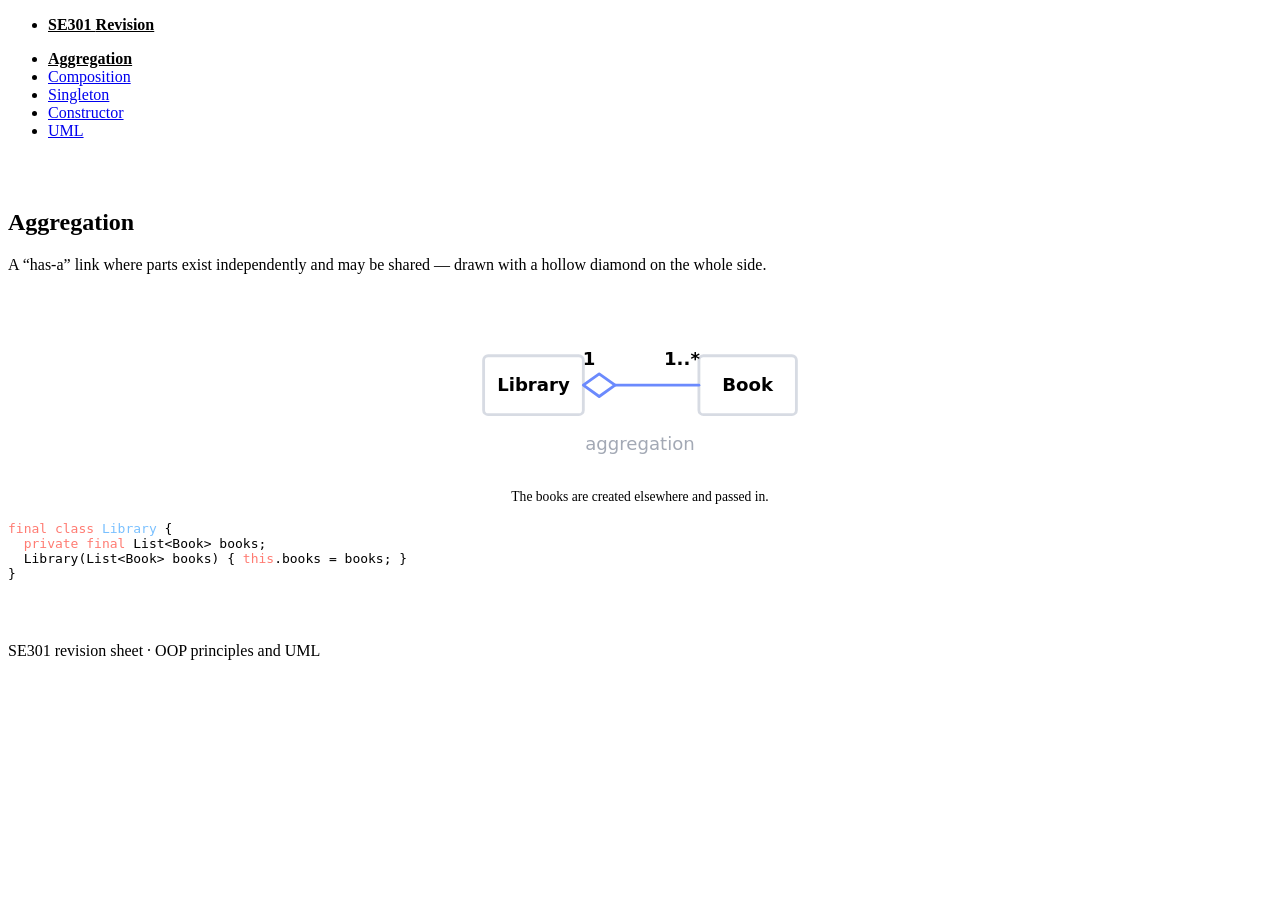
==== commit 1dfd86eb: "Split into pages: landing hub + one page per concept, identical Pico shells, nav links navigate" ====
--- a/aggregation.html
+++ b/aggregation.html
@@ -1,110 +1,64 @@
 <!DOCTYPE html>
-<html lang="en">
+<html lang="en" data-theme="dark">
 <head>
   <meta charset="utf-8">
   <meta name="viewport" content="width=device-width, initial-scale=1">
-  <meta name="description" content="A concise visual revision guide to OOP principles and UML relationships for SE301.">
+  <meta name="description" content="Aggregation — SE301 OOP revision: independent parts and the hollow diamond.">
   <link rel="icon" href="data:,">
   <title>Aggregation | SE301 Revision</title>
-  <link rel="stylesheet" href="assets/style.css">
+  <link rel="stylesheet" href="assets/pico.min.css">
+  <link rel="stylesheet" href="assets/site.css">
 </head>
 <body>
-  <header class="navbar">
-    <div class="shell nav-inner">
-      <a class="brand" href="index.html">SE301 <span>Revision</span></a>
-      <button class="nav-toggle" type="button" aria-expanded="false" aria-controls="site-nav" aria-label="Menu">
-        <svg width="20" height="20" viewBox="0 0 20 20" aria-hidden="true" fill="none">
-          <path d="M3 5H17M3 10H17M3 15H17" stroke="currentColor" stroke-width="1.5" stroke-linecap="round"/>
+
+  <nav class="container">
+    <ul>
+      <li><a class="brand" href="index.html">SE301 <span class="brand-accent2">Revision</span></a></li>
+    </ul>
+    <ul>
+      <li><a href="aggregation.html" aria-current="page">Aggregation</a></li>
+      <li><a href="composition.html">Composition</a></li>
+      <li><a href="singleton.html">Singleton</a></li>
+      <li><a href="constructor-chaining.html">Constructor</a></li>
+      <li><a href="uml.html">UML</a></li>
+    </ul>
+  </nav>
+  <main class="container">
+    <article>
+      <h2>Aggregation</h2>
+      <p>A “has-a” link where parts exist independently and may be shared — drawn with a hollow diamond on the whole side.</p>
+
+      <figure>
+        <svg viewBox="0 0 300 170" role="img" aria-labelledby="aggregation-diagram-title aggregation-diagram-desc">
+          <title id="aggregation-diagram-title">Aggregation UML class diagram</title>
+          <desc id="aggregation-diagram-desc">Library aggregates one or more Books using a hollow diamond.</desc>
+          <g fill="none" stroke="currentColor" stroke-width="2.5" stroke-linecap="round" stroke-linejoin="round">
+            <rect class="uml-box" x="12" y="58" width="88" height="52" rx="4"/>
+            <rect class="uml-box" x="202" y="58" width="86" height="52" rx="4"/>
+            <path class="uml-accent" d="M100 84L114 74L128 84L114 94Z" fill="#0a0a0f"/>
+            <path class="uml-accent" d="M128 84H202"/>
+          </g>
+          <g fill="currentColor" font-family="Inter, ui-sans-serif, system-ui, sans-serif">
+            <text x="56" y="89" text-anchor="middle" font-size="16" font-weight="750">Library</text>
+            <text x="245" y="89" text-anchor="middle" font-size="16" font-weight="750">Book</text>
+            <text x="105" y="66" text-anchor="middle" font-size="16" font-weight="750">1</text>
+            <text x="187" y="66" text-anchor="middle" font-size="16" font-weight="750">1..*</text>
+            <text class="uml-caption" x="150" y="141" text-anchor="middle" font-size="16">aggregation</text>
+          </g>
         </svg>
-      </button>
-      <nav id="site-nav" class="nav-links" aria-label="Primary">
-        <a href="plan.html">Plan</a>
-        <a href="aggregation.html" class="current" aria-current="page">Aggregation</a>
-        <a href="composition.html">Composition</a>
-        <a href="singleton.html">Singleton</a>
-        <a href="constructor-chaining.html">Constructor</a>
-        <a href="uml-reference.html">UML</a>
-        <a href="self-check.html">Self-check</a>
-      </nav>
-    </div>
-  </header>
+        <figcaption>The books are created elsewhere and passed in.</figcaption>
+      </figure>
 
-  <main class="shell">
-    <section aria-labelledby="aggregation-page-title">
-      <div class="section-heading">
-        <span class="section-number">02 / Core section</span>
-        <h2 id="aggregation-page-title">Aggregation</h2>
-        <p class="section-intro">Both are “has-a” whole-part relationships. The difference is how strongly the whole owns its parts.</p>
-      </div>
-
-      <article class="card concept-card" aria-labelledby="aggregation-title">
-        <span class="diamond-label"><span class="diamond" aria-hidden="true"></span>Aggregation</span>
-        <h3 id="aggregation-title">Parts stay independent</h3>
-        <p>Aggregation is a “has-a” relationship where parts can exist independently, outlive the whole, and be shared.</p>
-        <p>UML places a hollow diamond on the whole side.</p>
-
-        <figure class="mini-diagram">
-          <svg viewBox="0 0 300 170" role="img" aria-labelledby="aggregation-diagram-title aggregation-diagram-desc">
-            <title id="aggregation-diagram-title">Aggregation UML class diagram</title>
-            <desc id="aggregation-diagram-desc">Library aggregates one or more Books using a hollow diamond.</desc>
-            <g fill="none" stroke="currentColor" stroke-width="2.5" stroke-linecap="round" stroke-linejoin="round">
-              <rect class="uml-box" x="12" y="58" width="88" height="52" rx="4"/>
-              <rect class="uml-box" x="202" y="58" width="86" height="52" rx="4"/>
-              <path class="uml-accent" d="M100 84L114 74L128 84L114 94Z" fill="#ffffff"/>
-              <path class="uml-accent" d="M128 84H202"/>
-            </g>
-            <g fill="currentColor" font-family="Inter, ui-sans-serif, system-ui, sans-serif">
-              <text x="56" y="89" text-anchor="middle" font-size="16" font-weight="750">Library</text>
-              <text x="245" y="89" text-anchor="middle" font-size="16" font-weight="750">Book</text>
-              <text x="105" y="66" text-anchor="middle" font-size="16" font-weight="750">1</text>
-              <text x="187" y="66" text-anchor="middle" font-size="16" font-weight="750">1..*</text>
-              <text class="uml-caption" x="150" y="141" text-anchor="middle" font-size="16">aggregation</text>
-            </g>
-          </svg>
-          <figcaption>The diamond sits beside the whole: Library or House.</figcaption>
-        </figure>
-
-        <section class="example-card code-card" aria-labelledby="aggregation-example-title">
-          <div class="code-title">
-            <h3 id="aggregation-example-title">Aggregation Java example</h3>
-            <span>Java</span>
-          </div>
-          <pre><code><span class="kw">import</span> java.util.List;
-
-<span class="kw">final class</span> <span class="type">Book</span> { }
-
-<span class="kw">final class</span> <span class="type">Library</span> {
+      <pre><code><span class="kw">final class</span> <span class="type">Library</span> {
   <span class="kw">private final</span> List&lt;Book&gt; books;
-  Library(List&lt;Book&gt; books) {
-    <span class="kw">this</span>.books = books;
-  }
+  Library(List&lt;Book&gt; books) { <span class="kw">this</span>.books = books; }
 }</code></pre>
-          <p class="code-note">The books are created elsewhere and passed into the library.</p>
-        </section>
-      </article>
-    </section>
+    </article>
   </main>
 
-  <footer>
-    <div class="shell">SE301 revision sheet · OOP principles and UML</div>
+  <footer class="container">
+    SE301 revision sheet &middot; OOP principles and UML
   </footer>
-  <script>
-    const header = document.querySelector(".navbar");
-    const toggle = document.querySelector(".nav-toggle");
-    const closeMenu = () => {
-      header.classList.remove("open");
-      toggle.setAttribute("aria-expanded", "false");
-    };
-    toggle.addEventListener("click", () => {
-      const open = header.classList.toggle("open");
-      toggle.setAttribute("aria-expanded", String(open));
-    });
-    document.addEventListener("keydown", (event) => {
-      if (event.key === "Escape") closeMenu();
-    });
-    document.addEventListener("click", (event) => {
-      if (!header.contains(event.target)) closeMenu();
-    });
-  </script>
+
 </body>
 </html>
--- a/assets/pico.min.css
+++ b/assets/pico.min.css
@@ -0,0 +1,4 @@
+@charset "UTF-8";/*!
+ * Pico CSS ✨ v2.0.6 (https://picocss.com)
+ * Copyright 2019-2024 - Licensed under MIT
+ */:root{--pico-font-family-emoji:"Apple Color Emoji","Segoe UI Emoji","Segoe UI Symbol","Noto Color Emoji";--pico-font-family-sans-serif:system-ui,"Segoe UI",Roboto,Oxygen,Ubuntu,Cantarell,Helvetica,Arial,"Helvetica Neue",sans-serif,var(--pico-font-family-emoji);--pico-font-family-monospace:ui-monospace,SFMono-Regular,"SF Mono",Menlo,Consolas,"Liberation Mono",monospace,var(--pico-font-family-emoji);--pico-font-family:var(--pico-font-family-sans-serif);--pico-line-height:1.5;--pico-font-weight:400;--pico-font-size:100%;--pico-text-underline-offset:0.1rem;--pico-border-radius:0.25rem;--pico-border-width:0.0625rem;--pico-outline-width:0.125rem;--pico-transition:0.2s ease-in-out;--pico-spacing:1rem;--pico-typography-spacing-vertical:1rem;--pico-block-spacing-vertical:var(--pico-spacing);--pico-block-spacing-horizontal:var(--pico-spacing);--pico-grid-column-gap:var(--pico-spacing);--pico-grid-row-gap:var(--pico-spacing);--pico-form-element-spacing-vertical:0.75rem;--pico-form-element-spacing-horizontal:1rem;--pico-group-box-shadow:0 0 0 rgba(0, 0, 0, 0);--pico-group-box-shadow-focus-with-button:0 0 0 var(--pico-outline-width) var(--pico-primary-focus);--pico-group-box-shadow-focus-with-input:0 0 0 0.0625rem var(--pico-form-element-border-color);--pico-modal-overlay-backdrop-filter:blur(0.375rem);--pico-nav-element-spacing-vertical:1rem;--pico-nav-element-spacing-horizontal:0.5rem;--pico-nav-link-spacing-vertical:0.5rem;--pico-nav-link-spacing-horizontal:0.5rem;--pico-nav-breadcrumb-divider:">";--pico-icon-checkbox:url("data:image/svg+xml,%3Csvg xmlns='http://www.w3.org/2000/svg' width='24' height='24' viewBox='0 0 24 24' fill='none' stroke='rgb(255, 255, 255)' stroke-width='4' stroke-linecap='round' stroke-linejoin='round'%3E%3Cpolyline points='20 6 9 17 4 12'%3E%3C/polyline%3E%3C/svg%3E");--pico-icon-minus:url("data:image/svg+xml,%3Csvg xmlns='http://www.w3.org/2000/svg' width='24' height='24' viewBox='0 0 24 24' fill='none' stroke='rgb(255, 255, 255)' stroke-width='4' stroke-linecap='round' stroke-linejoin='round'%3E%3Cline x1='5' y1='12' x2='19' y2='12'%3E%3C/line%3E%3C/svg%3E");--pico-icon-chevron:url("data:image/svg+xml,%3Csvg xmlns='http://www.w3.org/2000/svg' width='24' height='24' viewBox='0 0 24 24' fill='none' stroke='rgb(136, 145, 164)' stroke-width='2' stroke-linecap='round' stroke-linejoin='round'%3E%3Cpolyline points='6 9 12 15 18 9'%3E%3C/polyline%3E%3C/svg%3E");--pico-icon-date:url("data:image/svg+xml,%3Csvg xmlns='http://www.w3.org/2000/svg' width='24' height='24' viewBox='0 0 24 24' fill='none' stroke='rgb(136, 145, 164)' stroke-width='2' stroke-linecap='round' stroke-linejoin='round'%3E%3Crect x='3' y='4' width='18' height='18' rx='2' ry='2'%3E%3C/rect%3E%3Cline x1='16' y1='2' x2='16' y2='6'%3E%3C/line%3E%3Cline x1='8' y1='2' x2='8' y2='6'%3E%3C/line%3E%3Cline x1='3' y1='10' x2='21' y2='10'%3E%3C/line%3E%3C/svg%3E");--pico-icon-time:url("data:image/svg+xml,%3Csvg xmlns='http://www.w3.org/2000/svg' width='24' height='24' viewBox='0 0 24 24' fill='none' stroke='rgb(136, 145, 164)' stroke-width='2' stroke-linecap='round' stroke-linejoin='round'%3E%3Ccircle cx='12' cy='12' r='10'%3E%3C/circle%3E%3Cpolyline points='12 6 12 12 16 14'%3E%3C/polyline%3E%3C/svg%3E");--pico-icon-search:url("data:image/svg+xml,%3Csvg xmlns='http://www.w3.org/2000/svg' width='24' height='24' viewBox='0 0 24 24' fill='none' stroke='rgb(136, 145, 164)' stroke-width='1.5' stroke-linecap='round' stroke-linejoin='round'%3E%3Ccircle cx='11' cy='11' r='8'%3E%3C/circle%3E%3Cline x1='21' y1='21' x2='16.65' y2='16.65'%3E%3C/line%3E%3C/svg%3E");--pico-icon-close:url("data:image/svg+xml,%3Csvg xmlns='http://www.w3.org/2000/svg' width='24' height='24' viewBox='0 0 24 24' fill='none' stroke='rgb(136, 145, 164)' stroke-width='3' stroke-linecap='round' stroke-linejoin='round'%3E%3Cline x1='18' y1='6' x2='6' y2='18'%3E%3C/line%3E%3Cline x1='6' y1='6' x2='18' y2='18'%3E%3C/line%3E%3C/svg%3E");--pico-icon-loading:url("data:image/svg+xml,%3Csvg fill='none' height='24' width='24' viewBox='0 0 24 24' xmlns='http://www.w3.org/2000/svg' %3E%3Cstyle%3E g %7B animation: rotate 2s linear infinite; transform-origin: center center; %7D circle %7B stroke-dasharray: 75,100; stroke-dashoffset: -5; animation: dash 1.5s ease-in-out infinite; stroke-linecap: round; %7D @keyframes rotate %7B 0%25 %7B transform: rotate(0deg); %7D 100%25 %7B transform: rotate(360deg); %7D %7D @keyframes dash %7B 0%25 %7B stroke-dasharray: 1,100; stroke-dashoffset: 0; %7D 50%25 %7B stroke-dasharray: 44.5,100; stroke-dashoffset: -17.5; %7D 100%25 %7B stroke-dasharray: 44.5,100; stroke-dashoffset: -62; %7D %7D %3C/style%3E%3Cg%3E%3Ccircle cx='12' cy='12' r='10' fill='none' stroke='rgb(136, 145, 164)' stroke-width='4' /%3E%3C/g%3E%3C/svg%3E")}@media (min-width:576px){:root{--pico-font-size:106.25%}}@media (min-width:768px){:root{--pico-font-size:112.5%}}@media (min-width:1024px){:root{--pico-font-size:118.75%}}@media (min-width:1280px){:root{--pico-font-size:125%}}@media (min-width:1536px){:root{--pico-font-size:131.25%}}a{--pico-text-decoration:underline}a.contrast,a.secondary{--pico-text-decoration:underline}small{--pico-font-size:0.875em}h1,h2,h3,h4,h5,h6{--pico-font-weight:700}h1{--pico-font-size:2rem;--pico-line-height:1.125;--pico-typography-spacing-top:3rem}h2{--pico-font-size:1.75rem;--pico-line-height:1.15;--pico-typography-spacing-top:2.625rem}h3{--pico-font-size:1.5rem;--pico-line-height:1.175;--pico-typography-spacing-top:2.25rem}h4{--pico-font-size:1.25rem;--pico-line-height:1.2;--pico-typography-spacing-top:1.874rem}h5{--pico-font-size:1.125rem;--pico-line-height:1.225;--pico-typography-spacing-top:1.6875rem}h6{--pico-font-size:1rem;--pico-line-height:1.25;--pico-typography-spacing-top:1.5rem}tfoot td,tfoot th,thead td,thead th{--pico-font-weight:600;--pico-border-width:0.1875rem}code,kbd,pre,samp{--pico-font-family:var(--pico-font-family-monospace)}kbd{--pico-font-weight:bolder}:where(select,textarea),input:not([type=submit],[type=button],[type=reset],[type=checkbox],[type=radio],[type=file]){--pico-outline-width:0.0625rem}[type=search]{--pico-border-radius:5rem}[type=checkbox],[type=radio]{--pico-border-width:0.125rem}[type=checkbox][role=switch]{--pico-border-width:0.1875rem}details.dropdown summary:not([role=button]){--pico-outline-width:0.0625rem}nav details.dropdown summary:focus-visible{--pico-outline-width:0.125rem}[role=search]{--pico-border-radius:5rem}[role=group]:has(button.secondary:focus,[type=submit].secondary:focus,[type=button].secondary:focus,[role=button].secondary:focus),[role=search]:has(button.secondary:focus,[type=submit].secondary:focus,[type=button].secondary:focus,[role=button].secondary:focus){--pico-group-box-shadow-focus-with-button:0 0 0 var(--pico-outline-width) var(--pico-secondary-focus)}[role=group]:has(button.contrast:focus,[type=submit].contrast:focus,[type=button].contrast:focus,[role=button].contrast:focus),[role=search]:has(button.contrast:focus,[type=submit].contrast:focus,[type=button].contrast:focus,[role=button].contrast:focus){--pico-group-box-shadow-focus-with-button:0 0 0 var(--pico-outline-width) var(--pico-contrast-focus)}[role=group] [role=button],[role=group] [type=button],[role=group] [type=submit],[role=group] button,[role=search] [role=button],[role=search] [type=button],[role=search] [type=submit],[role=search] button{--pico-form-element-spacing-horizontal:2rem}details summary[role=button]:not(.outline)::after{filter:brightness(0) invert(1)}[aria-busy=true]:not(input,select,textarea):is(button,[type=submit],[type=button],[type=reset],[role=button]):not(.outline)::before{filter:brightness(0) invert(1)}:root:not([data-theme=dark]),[data-theme=light]{--pico-background-color:#fff;--pico-color:#373c44;--pico-text-selection-color:rgba(2, 154, 232, 0.25);--pico-muted-color:#646b79;--pico-muted-border-color:#e7eaf0;--pico-primary:#0172ad;--pico-primary-background:#0172ad;--pico-primary-border:var(--pico-primary-background);--pico-primary-underline:rgba(1, 114, 173, 0.5);--pico-primary-hover:#015887;--pico-primary-hover-background:#02659a;--pico-primary-hover-border:var(--pico-primary-hover-background);--pico-primary-hover-underline:var(--pico-primary-hover);--pico-primary-focus:rgba(2, 154, 232, 0.5);--pico-primary-inverse:#fff;--pico-secondary:#5d6b89;--pico-secondary-background:#525f7a;--pico-secondary-border:var(--pico-secondary-background);--pico-secondary-underline:rgba(93, 107, 137, 0.5);--pico-secondary-hover:#48536b;--pico-secondary-hover-background:#48536b;--pico-secondary-hover-border:var(--pico-secondary-hover-background);--pico-secondary-hover-underline:var(--pico-secondary-hover);--pico-secondary-focus:rgba(93, 107, 137, 0.25);--pico-secondary-inverse:#fff;--pico-contrast:#181c25;--pico-contrast-background:#181c25;--pico-contrast-border:var(--pico-contrast-background);--pico-contrast-underline:rgba(24, 28, 37, 0.5);--pico-contrast-hover:#000;--pico-contrast-hover-background:#000;--pico-contrast-hover-border:var(--pico-contrast-hover-background);--pico-contrast-hover-underline:var(--pico-secondary-hover);--pico-contrast-focus:rgba(93, 107, 137, 0.25);--pico-contrast-inverse:#fff;--pico-box-shadow:0.0145rem 0.029rem 0.174rem rgba(129, 145, 181, 0.01698),0.0335rem 0.067rem 0.402rem rgba(129, 145, 181, 0.024),0.0625rem 0.125rem 0.75rem rgba(129, 145, 181, 0.03),0.1125rem 0.225rem 1.35rem rgba(129, 145, 181, 0.036),0.2085rem 0.417rem 2.502rem rgba(129, 145, 181, 0.04302),0.5rem 1rem 6rem rgba(129, 145, 181, 0.06),0 0 0 0.0625rem rgba(129, 145, 181, 0.015);--pico-h1-color:#2d3138;--pico-h2-color:#373c44;--pico-h3-color:#424751;--pico-h4-color:#4d535e;--pico-h5-color:#5c6370;--pico-h6-color:#646b79;--pico-mark-background-color:#fde7c0;--pico-mark-color:#0f1114;--pico-ins-color:#1d6a54;--pico-del-color:#883935;--pico-blockquote-border-color:var(--pico-muted-border-color);--pico-blockquote-footer-color:var(--pico-muted-color);--pico-button-box-shadow:0 0 0 rgba(0, 0, 0, 0);--pico-button-hover-box-shadow:0 0 0 rgba(0, 0, 0, 0);--pico-table-border-color:var(--pico-muted-border-color);--pico-table-row-stripped-background-color:rgba(111, 120, 135, 0.0375);--pico-code-background-color:#f3f5f7;--pico-code-color:#646b79;--pico-code-kbd-background-color:var(--pico-color);--pico-code-kbd-color:var(--pico-background-color);--pico-form-element-background-color:#fbfcfc;--pico-form-element-selected-background-color:#dfe3eb;--pico-form-element-border-color:#cfd5e2;--pico-form-element-color:#23262c;--pico-form-element-placeholder-color:var(--pico-muted-color);--pico-form-element-active-background-color:#fff;--pico-form-element-active-border-color:var(--pico-primary-border);--pico-form-element-focus-color:var(--pico-primary-border);--pico-form-element-disabled-opacity:0.5;--pico-form-element-invalid-border-color:#b86a6b;--pico-form-element-invalid-active-border-color:#c84f48;--pico-form-element-invalid-focus-color:var(--pico-form-element-invalid-active-border-color);--pico-form-element-valid-border-color:#4c9b8a;--pico-form-element-valid-active-border-color:#279977;--pico-form-element-valid-focus-color:var(--pico-form-element-valid-active-border-color);--pico-switch-background-color:#bfc7d9;--pico-switch-checked-background-color:var(--pico-primary-background);--pico-switch-color:#fff;--pico-switch-thumb-box-shadow:0 0 0 rgba(0, 0, 0, 0);--pico-range-border-color:#dfe3eb;--pico-range-active-border-color:#bfc7d9;--pico-range-thumb-border-color:var(--pico-background-color);--pico-range-thumb-color:var(--pico-secondary-background);--pico-range-thumb-active-color:var(--pico-primary-background);--pico-accordion-border-color:var(--pico-muted-border-color);--pico-accordion-active-summary-color:var(--pico-primary-hover);--pico-accordion-close-summary-color:var(--pico-color);--pico-accordion-open-summary-color:var(--pico-muted-color);--pico-card-background-color:var(--pico-background-color);--pico-card-border-color:var(--pico-muted-border-color);--pico-card-box-shadow:var(--pico-box-shadow);--pico-card-sectioning-background-color:#fbfcfc;--pico-dropdown-background-color:#fff;--pico-dropdown-border-color:#eff1f4;--pico-dropdown-box-shadow:var(--pico-box-shadow);--pico-dropdown-color:var(--pico-color);--pico-dropdown-hover-background-color:#eff1f4;--pico-loading-spinner-opacity:0.5;--pico-modal-overlay-background-color:rgba(232, 234, 237, 0.75);--pico-progress-background-color:#dfe3eb;--pico-progress-color:var(--pico-primary-background);--pico-tooltip-background-color:var(--pico-contrast-background);--pico-tooltip-color:var(--pico-contrast-inverse);--pico-icon-valid:url("data:image/svg+xml,%3Csvg xmlns='http://www.w3.org/2000/svg' width='24' height='24' viewBox='0 0 24 24' fill='none' stroke='rgb(76, 155, 138)' stroke-width='2' stroke-linecap='round' stroke-linejoin='round'%3E%3Cpolyline points='20 6 9 17 4 12'%3E%3C/polyline%3E%3C/svg%3E");--pico-icon-invalid:url("data:image/svg+xml,%3Csvg xmlns='http://www.w3.org/2000/svg' width='24' height='24' viewBox='0 0 24 24' fill='none' stroke='rgb(200, 79, 72)' stroke-width='2' stroke-linecap='round' stroke-linejoin='round'%3E%3Ccircle cx='12' cy='12' r='10'%3E%3C/circle%3E%3Cline x1='12' y1='8' x2='12' y2='12'%3E%3C/line%3E%3Cline x1='12' y1='16' x2='12.01' y2='16'%3E%3C/line%3E%3C/svg%3E");color-scheme:light}:root:not([data-theme=dark]) input:is([type=submit],[type=button],[type=reset],[type=checkbox],[type=radio],[type=file]),[data-theme=light] input:is([type=submit],[type=button],[type=reset],[type=checkbox],[type=radio],[type=file]){--pico-form-element-focus-color:var(--pico-primary-focus)}@media only screen and (prefers-color-scheme:dark){:root:not([data-theme]){--pico-background-color:#13171f;--pico-color:#c2c7d0;--pico-text-selection-color:rgba(1, 170, 255, 0.1875);--pico-muted-color:#7b8495;--pico-muted-border-color:#202632;--pico-primary:#01aaff;--pico-primary-background:#0172ad;--pico-primary-border:var(--pico-primary-background);--pico-primary-underline:rgba(1, 170, 255, 0.5);--pico-primary-hover:#79c0ff;--pico-primary-hover-background:#017fc0;--pico-primary-hover-border:var(--pico-primary-hover-background);--pico-primary-hover-underline:var(--pico-primary-hover);--pico-primary-focus:rgba(1, 170, 255, 0.375);--pico-primary-inverse:#fff;--pico-secondary:#969eaf;--pico-secondary-background:#525f7a;--pico-secondary-border:var(--pico-secondary-background);--pico-secondary-underline:rgba(150, 158, 175, 0.5);--pico-secondary-hover:#b3b9c5;--pico-secondary-hover-background:#5d6b89;--pico-secondary-hover-border:var(--pico-secondary-hover-background);--pico-secondary-hover-underline:var(--pico-secondary-hover);--pico-secondary-focus:rgba(144, 158, 190, 0.25);--pico-secondary-inverse:#fff;--pico-contrast:#dfe3eb;--pico-contrast-background:#eff1f4;--pico-contrast-border:var(--pico-contrast-background);--pico-contrast-underline:rgba(223, 227, 235, 0.5);--pico-contrast-hover:#fff;--pico-contrast-hover-background:#fff;--pico-contrast-hover-border:var(--pico-contrast-hover-background);--pico-contrast-hover-underline:var(--pico-contrast-hover);--pico-contrast-focus:rgba(207, 213, 226, 0.25);--pico-contrast-inverse:#000;--pico-box-shadow:0.0145rem 0.029rem 0.174rem rgba(7, 9, 12, 0.01698),0.0335rem 0.067rem 0.402rem rgba(7, 9, 12, 0.024),0.0625rem 0.125rem 0.75rem rgba(7, 9, 12, 0.03),0.1125rem 0.225rem 1.35rem rgba(7, 9, 12, 0.036),0.2085rem 0.417rem 2.502rem rgba(7, 9, 12, 0.04302),0.5rem 1rem 6rem rgba(7, 9, 12, 0.06),0 0 0 0.0625rem rgba(7, 9, 12, 0.015);--pico-h1-color:#f0f1f3;--pico-h2-color:#e0e3e7;--pico-h3-color:#c2c7d0;--pico-h4-color:#b3b9c5;--pico-h5-color:#a4acba;--pico-h6-color:#8891a4;--pico-mark-background-color:#014063;--pico-mark-color:#fff;--pico-ins-color:#62af9a;--pico-del-color:#ce7e7b;--pico-blockquote-border-color:var(--pico-muted-border-color);--pico-blockquote-footer-color:var(--pico-muted-color);--pico-button-box-shadow:0 0 0 rgba(0, 0, 0, 0);--pico-button-hover-box-shadow:0 0 0 rgba(0, 0, 0, 0);--pico-table-border-color:var(--pico-muted-border-color);--pico-table-row-stripped-background-color:rgba(111, 120, 135, 0.0375);--pico-code-background-color:#1a1f28;--pico-code-color:#8891a4;--pico-code-kbd-background-color:var(--pico-color);--pico-code-kbd-color:var(--pico-background-color);--pico-form-element-background-color:#1c212c;--pico-form-element-selected-background-color:#2a3140;--pico-form-element-border-color:#2a3140;--pico-form-element-color:#e0e3e7;--pico-form-element-placeholder-color:#8891a4;--pico-form-element-active-background-color:#1a1f28;--pico-form-element-active-border-color:var(--pico-primary-border);--pico-form-element-focus-color:var(--pico-primary-border);--pico-form-element-disabled-opacity:0.5;--pico-form-element-invalid-border-color:#964a50;--pico-form-element-invalid-active-border-color:#b7403b;--pico-form-element-invalid-focus-color:var(--pico-form-element-invalid-active-border-color);--pico-form-element-valid-border-color:#2a7b6f;--pico-form-element-valid-active-border-color:#16896a;--pico-form-element-valid-focus-color:var(--pico-form-element-valid-active-border-color);--pico-switch-background-color:#333c4e;--pico-switch-checked-background-color:var(--pico-primary-background);--pico-switch-color:#fff;--pico-switch-thumb-box-shadow:0 0 0 rgba(0, 0, 0, 0);--pico-range-border-color:#202632;--pico-range-active-border-color:#2a3140;--pico-range-thumb-border-color:var(--pico-background-color);--pico-range-thumb-color:var(--pico-secondary-background);--pico-range-thumb-active-color:var(--pico-primary-background);--pico-accordion-border-color:var(--pico-muted-border-color);--pico-accordion-active-summary-color:var(--pico-primary-hover);--pico-accordion-close-summary-color:var(--pico-color);--pico-accordion-open-summary-color:var(--pico-muted-color);--pico-card-background-color:#181c25;--pico-card-border-color:var(--pico-card-background-color);--pico-card-box-shadow:var(--pico-box-shadow);--pico-card-sectioning-background-color:#1a1f28;--pico-dropdown-background-color:#181c25;--pico-dropdown-border-color:#202632;--pico-dropdown-box-shadow:var(--pico-box-shadow);--pico-dropdown-color:var(--pico-color);--pico-dropdown-hover-background-color:#202632;--pico-loading-spinner-opacity:0.5;--pico-modal-overlay-background-color:rgba(8, 9, 10, 0.75);--pico-progress-background-color:#202632;--pico-progress-color:var(--pico-primary-background);--pico-tooltip-background-color:var(--pico-contrast-background);--pico-tooltip-color:var(--pico-contrast-inverse);--pico-icon-valid:url("data:image/svg+xml,%3Csvg xmlns='http://www.w3.org/2000/svg' width='24' height='24' viewBox='0 0 24 24' fill='none' stroke='rgb(42, 123, 111)' stroke-width='2' stroke-linecap='round' stroke-linejoin='round'%3E%3Cpolyline points='20 6 9 17 4 12'%3E%3C/polyline%3E%3C/svg%3E");--pico-icon-invalid:url("data:image/svg+xml,%3Csvg xmlns='http://www.w3.org/2000/svg' width='24' height='24' viewBox='0 0 24 24' fill='none' stroke='rgb(150, 74, 80)' stroke-width='2' stroke-linecap='round' stroke-linejoin='round'%3E%3Ccircle cx='12' cy='12' r='10'%3E%3C/circle%3E%3Cline x1='12' y1='8' x2='12' y2='12'%3E%3C/line%3E%3Cline x1='12' y1='16' x2='12.01' y2='16'%3E%3C/line%3E%3C/svg%3E");color-scheme:dark}:root:not([data-theme]) input:is([type=submit],[type=button],[type=reset],[type=checkbox],[type=radio],[type=file]){--pico-form-element-focus-color:var(--pico-primary-focus)}:root:not([data-theme]) details summary[role=button].contrast:not(.outline)::after{filter:brightness(0)}:root:not([data-theme]) [aria-busy=true]:not(input,select,textarea).contrast:is(button,[type=submit],[type=button],[type=reset],[role=button]):not(.outline)::before{filter:brightness(0)}}[data-theme=dark]{--pico-background-color:#13171f;--pico-color:#c2c7d0;--pico-text-selection-color:rgba(1, 170, 255, 0.1875);--pico-muted-color:#7b8495;--pico-muted-border-color:#202632;--pico-primary:#01aaff;--pico-primary-background:#0172ad;--pico-primary-border:var(--pico-primary-background);--pico-primary-underline:rgba(1, 170, 255, 0.5);--pico-primary-hover:#79c0ff;--pico-primary-hover-background:#017fc0;--pico-primary-hover-border:var(--pico-primary-hover-background);--pico-primary-hover-underline:var(--pico-primary-hover);--pico-primary-focus:rgba(1, 170, 255, 0.375);--pico-primary-inverse:#fff;--pico-secondary:#969eaf;--pico-secondary-background:#525f7a;--pico-secondary-border:var(--pico-secondary-background);--pico-secondary-underline:rgba(150, 158, 175, 0.5);--pico-secondary-hover:#b3b9c5;--pico-secondary-hover-background:#5d6b89;--pico-secondary-hover-border:var(--pico-secondary-hover-background);--pico-secondary-hover-underline:var(--pico-secondary-hover);--pico-secondary-focus:rgba(144, 158, 190, 0.25);--pico-secondary-inverse:#fff;--pico-contrast:#dfe3eb;--pico-contrast-background:#eff1f4;--pico-contrast-border:var(--pico-contrast-background);--pico-contrast-underline:rgba(223, 227, 235, 0.5);--pico-contrast-hover:#fff;--pico-contrast-hover-background:#fff;--pico-contrast-hover-border:var(--pico-contrast-hover-background);--pico-contrast-hover-underline:var(--pico-contrast-hover);--pico-contrast-focus:rgba(207, 213, 226, 0.25);--pico-contrast-inverse:#000;--pico-box-shadow:0.0145rem 0.029rem 0.174rem rgba(7, 9, 12, 0.01698),0.0335rem 0.067rem 0.402rem rgba(7, 9, 12, 0.024),0.0625rem 0.125rem 0.75rem rgba(7, 9, 12, 0.03),0.1125rem 0.225rem 1.35rem rgba(7, 9, 12, 0.036),0.2085rem 0.417rem 2.502rem rgba(7, 9, 12, 0.04302),0.5rem 1rem 6rem rgba(7, 9, 12, 0.06),0 0 0 0.0625rem rgba(7, 9, 12, 0.015);--pico-h1-color:#f0f1f3;--pico-h2-color:#e0e3e7;--pico-h3-color:#c2c7d0;--pico-h4-color:#b3b9c5;--pico-h5-color:#a4acba;--pico-h6-color:#8891a4;--pico-mark-background-color:#014063;--pico-mark-color:#fff;--pico-ins-color:#62af9a;--pico-del-color:#ce7e7b;--pico-blockquote-border-color:var(--pico-muted-border-color);--pico-blockquote-footer-color:var(--pico-muted-color);--pico-button-box-shadow:0 0 0 rgba(0, 0, 0, 0);--pico-button-hover-box-shadow:0 0 0 rgba(0, 0, 0, 0);--pico-table-border-color:var(--pico-muted-border-color);--pico-table-row-stripped-background-color:rgba(111, 120, 135, 0.0375);--pico-code-background-color:#1a1f28;--pico-code-color:#8891a4;--pico-code-kbd-background-color:var(--pico-color);--pico-code-kbd-color:var(--pico-background-color);--pico-form-element-background-color:#1c212c;--pico-form-element-selected-background-color:#2a3140;--pico-form-element-border-color:#2a3140;--pico-form-element-color:#e0e3e7;--pico-form-element-placeholder-color:#8891a4;--pico-form-element-active-background-color:#1a1f28;--pico-form-element-active-border-color:var(--pico-primary-border);--pico-form-element-focus-color:var(--pico-primary-border);--pico-form-element-disabled-opacity:0.5;--pico-form-element-invalid-border-color:#964a50;--pico-form-element-invalid-active-border-color:#b7403b;--pico-form-element-invalid-focus-color:var(--pico-form-element-invalid-active-border-color);--pico-form-element-valid-border-color:#2a7b6f;--pico-form-element-valid-active-border-color:#16896a;--pico-form-element-valid-focus-color:var(--pico-form-element-valid-active-border-color);--pico-switch-background-color:#333c4e;--pico-switch-checked-background-color:var(--pico-primary-background);--pico-switch-color:#fff;--pico-switch-thumb-box-shadow:0 0 0 rgba(0, 0, 0, 0);--pico-range-border-color:#202632;--pico-range-active-border-color:#2a3140;--pico-range-thumb-border-color:var(--pico-background-color);--pico-range-thumb-color:var(--pico-secondary-background);--pico-range-thumb-active-color:var(--pico-primary-background);--pico-accordion-border-color:var(--pico-muted-border-color);--pico-accordion-active-summary-color:var(--pico-primary-hover);--pico-accordion-close-summary-color:var(--pico-color);--pico-accordion-open-summary-color:var(--pico-muted-color);--pico-card-background-color:#181c25;--pico-card-border-color:var(--pico-card-background-color);--pico-card-box-shadow:var(--pico-box-shadow);--pico-card-sectioning-background-color:#1a1f28;--pico-dropdown-background-color:#181c25;--pico-dropdown-border-color:#202632;--pico-dropdown-box-shadow:var(--pico-box-shadow);--pico-dropdown-color:var(--pico-color);--pico-dropdown-hover-background-color:#202632;--pico-loading-spinner-opacity:0.5;--pico-modal-overlay-background-color:rgba(8, 9, 10, 0.75);--pico-progress-background-color:#202632;--pico-progress-color:var(--pico-primary-background);--pico-tooltip-background-color:var(--pico-contrast-background);--pico-tooltip-color:var(--pico-contrast-inverse);--pico-icon-valid:url("data:image/svg+xml,%3Csvg xmlns='http://www.w3.org/2000/svg' width='24' height='24' viewBox='0 0 24 24' fill='none' stroke='rgb(42, 123, 111)' stroke-width='2' stroke-linecap='round' stroke-linejoin='round'%3E%3Cpolyline points='20 6 9 17 4 12'%3E%3C/polyline%3E%3C/svg%3E");--pico-icon-invalid:url("data:image/svg+xml,%3Csvg xmlns='http://www.w3.org/2000/svg' width='24' height='24' viewBox='0 0 24 24' fill='none' stroke='rgb(150, 74, 80)' stroke-width='2' stroke-linecap='round' stroke-linejoin='round'%3E%3Ccircle cx='12' cy='12' r='10'%3E%3C/circle%3E%3Cline x1='12' y1='8' x2='12' y2='12'%3E%3C/line%3E%3Cline x1='12' y1='16' x2='12.01' y2='16'%3E%3C/line%3E%3C/svg%3E");color-scheme:dark}[data-theme=dark] input:is([type=submit],[type=button],[type=reset],[type=checkbox],[type=radio],[type=file]){--pico-form-element-focus-color:var(--pico-primary-focus)}[data-theme=dark] details summary[role=button].contrast:not(.outline)::after{filter:brightness(0)}[data-theme=dark] [aria-busy=true]:not(input,select,textarea).contrast:is(button,[type=submit],[type=button],[type=reset],[role=button]):not(.outline)::before{filter:brightness(0)}[type=checkbox],[type=radio],[type=range],progress{accent-color:var(--pico-primary)}*,::after,::before{box-sizing:border-box;background-repeat:no-repeat}::after,::before{text-decoration:inherit;vertical-align:inherit}:where(:root){-webkit-tap-highlight-color:transparent;-webkit-text-size-adjust:100%;-moz-text-size-adjust:100%;text-size-adjust:100%;background-color:var(--pico-background-color);color:var(--pico-color);font-weight:var(--pico-font-weight);font-size:var(--pico-font-size);line-height:var(--pico-line-height);font-family:var(--pico-font-family);text-underline-offset:var(--pico-text-underline-offset);text-rendering:optimizeLegibility;overflow-wrap:break-word;-moz-tab-size:4;-o-tab-size:4;tab-size:4}body{width:100%;margin:0}main{display:block}body>footer,body>header,body>main{padding-block:var(--pico-block-spacing-vertical)}section{margin-bottom:var(--pico-block-spacing-vertical)}.container,.container-fluid{width:100%;margin-right:auto;margin-left:auto;padding-right:var(--pico-spacing);padding-left:var(--pico-spacing)}@media (min-width:576px){.container{max-width:510px;padding-right:0;padding-left:0}}@media (min-width:768px){.container{max-width:700px}}@media (min-width:1024px){.container{max-width:950px}}@media (min-width:1280px){.container{max-width:1200px}}@media (min-width:1536px){.container{max-width:1450px}}.grid{grid-column-gap:var(--pico-grid-column-gap);grid-row-gap:var(--pico-grid-row-gap);display:grid;grid-template-columns:1fr}@media (min-width:768px){.grid{grid-template-columns:repeat(auto-fit,minmax(0%,1fr))}}.grid>*{min-width:0}.overflow-auto{overflow:auto}b,strong{font-weight:bolder}sub,sup{position:relative;font-size:.75em;line-height:0;vertical-align:baseline}sub{bottom:-.25em}sup{top:-.5em}address,blockquote,dl,ol,p,pre,table,ul{margin-top:0;margin-bottom:var(--pico-typography-spacing-vertical);color:var(--pico-color);font-style:normal;font-weight:var(--pico-font-weight)}h1,h2,h3,h4,h5,h6{margin-top:0;margin-bottom:var(--pico-typography-spacing-vertical);color:var(--pico-color);font-weight:var(--pico-font-weight);font-size:var(--pico-font-size);line-height:var(--pico-line-height);font-family:var(--pico-font-family)}h1{--pico-color:var(--pico-h1-color)}h2{--pico-color:var(--pico-h2-color)}h3{--pico-color:var(--pico-h3-color)}h4{--pico-color:var(--pico-h4-color)}h5{--pico-color:var(--pico-h5-color)}h6{--pico-color:var(--pico-h6-color)}:where(article,address,blockquote,dl,figure,form,ol,p,pre,table,ul)~:is(h1,h2,h3,h4,h5,h6){margin-top:var(--pico-typography-spacing-top)}p{margin-bottom:var(--pico-typography-spacing-vertical)}hgroup{margin-bottom:var(--pico-typography-spacing-vertical)}hgroup>*{margin-top:0;margin-bottom:0}hgroup>:not(:first-child):last-child{--pico-color:var(--pico-muted-color);--pico-font-weight:unset;font-size:1rem}:where(ol,ul) li{margin-bottom:calc(var(--pico-typography-spacing-vertical) * .25)}:where(dl,ol,ul) :where(dl,ol,ul){margin:0;margin-top:calc(var(--pico-typography-spacing-vertical) * .25)}ul li{list-style:square}mark{padding:.125rem .25rem;background-color:var(--pico-mark-background-color);color:var(--pico-mark-color);vertical-align:baseline}blockquote{display:block;margin:var(--pico-typography-spacing-vertical) 0;padding:var(--pico-spacing);border-right:none;border-left:.25rem solid var(--pico-blockquote-border-color);border-inline-start:0.25rem solid var(--pico-blockquote-border-color);border-inline-end:none}blockquote footer{margin-top:calc(var(--pico-typography-spacing-vertical) * .5);color:var(--pico-blockquote-footer-color)}abbr[title]{border-bottom:1px dotted;text-decoration:none;cursor:help}ins{color:var(--pico-ins-color);text-decoration:none}del{color:var(--pico-del-color)}::-moz-selection{background-color:var(--pico-text-selection-color)}::selection{background-color:var(--pico-text-selection-color)}:where(a:not([role=button])),[role=link]{--pico-color:var(--pico-primary);--pico-background-color:transparent;--pico-underline:var(--pico-primary-underline);outline:0;background-color:var(--pico-background-color);color:var(--pico-color);-webkit-text-decoration:var(--pico-text-decoration);text-decoration:var(--pico-text-decoration);text-decoration-color:var(--pico-underline);text-underline-offset:0.125em;transition:background-color var(--pico-transition),color var(--pico-transition),box-shadow var(--pico-transition),-webkit-text-decoration var(--pico-transition);transition:background-color var(--pico-transition),color var(--pico-transition),text-decoration var(--pico-transition),box-shadow var(--pico-transition);transition:background-color var(--pico-transition),color var(--pico-transition),text-decoration var(--pico-transition),box-shadow var(--pico-transition),-webkit-text-decoration var(--pico-transition)}:where(a:not([role=button])):is([aria-current]:not([aria-current=false]),:hover,:active,:focus),[role=link]:is([aria-current]:not([aria-current=false]),:hover,:active,:focus){--pico-color:var(--pico-primary-hover);--pico-underline:var(--pico-primary-hover-underline);--pico-text-decoration:underline}:where(a:not([role=button])):focus-visible,[role=link]:focus-visible{box-shadow:0 0 0 var(--pico-outline-width) var(--pico-primary-focus)}:where(a:not([role=button])).secondary,[role=link].secondary{--pico-color:var(--pico-secondary);--pico-underline:var(--pico-secondary-underline)}:where(a:not([role=button])).secondary:is([aria-current]:not([aria-current=false]),:hover,:active,:focus),[role=link].secondary:is([aria-current]:not([aria-current=false]),:hover,:active,:focus){--pico-color:var(--pico-secondary-hover);--pico-underline:var(--pico-secondary-hover-underline)}:where(a:not([role=button])).contrast,[role=link].contrast{--pico-color:var(--pico-contrast);--pico-underline:var(--pico-contrast-underline)}:where(a:not([role=button])).contrast:is([aria-current]:not([aria-current=false]),:hover,:active,:focus),[role=link].contrast:is([aria-current]:not([aria-current=false]),:hover,:active,:focus){--pico-color:var(--pico-contrast-hover);--pico-underline:var(--pico-contrast-hover-underline)}a[role=button]{display:inline-block}button{margin:0;overflow:visible;font-family:inherit;text-transform:none}[type=button],[type=reset],[type=submit],button{-webkit-appearance:button}[role=button],[type=button],[type=file]::file-selector-button,[type=reset],[type=submit],button{--pico-background-color:var(--pico-primary-background);--pico-border-color:var(--pico-primary-border);--pico-color:var(--pico-primary-inverse);--pico-box-shadow:var(--pico-button-box-shadow, 0 0 0 rgba(0, 0, 0, 0));padding:var(--pico-form-element-spacing-vertical) var(--pico-form-element-spacing-horizontal);border:var(--pico-border-width) solid var(--pico-border-color);border-radius:var(--pico-border-radius);outline:0;background-color:var(--pico-background-color);box-shadow:var(--pico-box-shadow);color:var(--pico-color);font-weight:var(--pico-font-weight);font-size:1rem;line-height:var(--pico-line-height);text-align:center;text-decoration:none;cursor:pointer;-webkit-user-select:none;-moz-user-select:none;user-select:none;transition:background-color var(--pico-transition),border-color var(--pico-transition),color var(--pico-transition),box-shadow var(--pico-transition)}[role=button]:is(:hover,:active,:focus),[role=button]:is([aria-current]:not([aria-current=false])),[type=button]:is(:hover,:active,:focus),[type=button]:is([aria-current]:not([aria-current=false])),[type=file]::file-selector-button:is(:hover,:active,:focus),[type=file]::file-selector-button:is([aria-current]:not([aria-current=false])),[type=reset]:is(:hover,:active,:focus),[type=reset]:is([aria-current]:not([aria-current=false])),[type=submit]:is(:hover,:active,:focus),[type=submit]:is([aria-current]:not([aria-current=false])),button:is(:hover,:active,:focus),button:is([aria-current]:not([aria-current=false])){--pico-background-color:var(--pico-primary-hover-background);--pico-border-color:var(--pico-primary-hover-border);--pico-box-shadow:var(--pico-button-hover-box-shadow, 0 0 0 rgba(0, 0, 0, 0));--pico-color:var(--pico-primary-inverse)}[role=button]:focus,[role=button]:is([aria-current]:not([aria-current=false])):focus,[type=button]:focus,[type=button]:is([aria-current]:not([aria-current=false])):focus,[type=file]::file-selector-button:focus,[type=file]::file-selector-button:is([aria-current]:not([aria-current=false])):focus,[type=reset]:focus,[type=reset]:is([aria-current]:not([aria-current=false])):focus,[type=submit]:focus,[type=submit]:is([aria-current]:not([aria-current=false])):focus,button:focus,button:is([aria-current]:not([aria-current=false])):focus{--pico-box-shadow:var(--pico-button-hover-box-shadow, 0 0 0 rgba(0, 0, 0, 0)),0 0 0 var(--pico-outline-width) var(--pico-primary-focus)}[type=button],[type=reset],[type=submit]{margin-bottom:var(--pico-spacing)}:is(button,[type=submit],[type=button],[role=button]).secondary,[type=file]::file-selector-button,[type=reset]{--pico-background-color:var(--pico-secondary-background);--pico-border-color:var(--pico-secondary-border);--pico-color:var(--pico-secondary-inverse);cursor:pointer}:is(button,[type=submit],[type=button],[role=button]).secondary:is([aria-current]:not([aria-current=false]),:hover,:active,:focus),[type=file]::file-selector-button:is([aria-current]:not([aria-current=false]),:hover,:active,:focus),[type=reset]:is([aria-current]:not([aria-current=false]),:hover,:active,:focus){--pico-background-color:var(--pico-secondary-hover-background);--pico-border-color:var(--pico-secondary-hover-border);--pico-color:var(--pico-secondary-inverse)}:is(button,[type=submit],[type=button],[role=button]).secondary:focus,:is(button,[type=submit],[type=button],[role=button]).secondary:is([aria-current]:not([aria-current=false])):focus,[type=file]::file-selector-button:focus,[type=file]::file-selector-button:is([aria-current]:not([aria-current=false])):focus,[type=reset]:focus,[type=reset]:is([aria-current]:not([aria-current=false])):focus{--pico-box-shadow:var(--pico-button-hover-box-shadow, 0 0 0 rgba(0, 0, 0, 0)),0 0 0 var(--pico-outline-width) var(--pico-secondary-focus)}:is(button,[type=submit],[type=button],[role=button]).contrast{--pico-background-color:var(--pico-contrast-background);--pico-border-color:var(--pico-contrast-border);--pico-color:var(--pico-contrast-inverse)}:is(button,[type=submit],[type=button],[role=button]).contrast:is([aria-current]:not([aria-current=false]),:hover,:active,:focus){--pico-background-color:var(--pico-contrast-hover-background);--pico-border-color:var(--pico-contrast-hover-border);--pico-color:var(--pico-contrast-inverse)}:is(button,[type=submit],[type=button],[role=button]).contrast:focus,:is(button,[type=submit],[type=button],[role=button]).contrast:is([aria-current]:not([aria-current=false])):focus{--pico-box-shadow:var(--pico-button-hover-box-shadow, 0 0 0 rgba(0, 0, 0, 0)),0 0 0 var(--pico-outline-width) var(--pico-contrast-focus)}:is(button,[type=submit],[type=button],[role=button]).outline,[type=reset].outline{--pico-background-color:transparent;--pico-color:var(--pico-primary);--pico-border-color:var(--pico-primary)}:is(button,[type=submit],[type=button],[role=button]).outline:is([aria-current]:not([aria-current=false]),:hover,:active,:focus),[type=reset].outline:is([aria-current]:not([aria-current=false]),:hover,:active,:focus){--pico-background-color:transparent;--pico-color:var(--pico-primary-hover);--pico-border-color:var(--pico-primary-hover)}:is(button,[type=submit],[type=button],[role=button]).outline.secondary,[type=reset].outline{--pico-color:var(--pico-secondary);--pico-border-color:var(--pico-secondary)}:is(button,[type=submit],[type=button],[role=button]).outline.secondary:is([aria-current]:not([aria-current=false]),:hover,:active,:focus),[type=reset].outline:is([aria-current]:not([aria-current=false]),:hover,:active,:focus){--pico-color:var(--pico-secondary-hover);--pico-border-color:var(--pico-secondary-hover)}:is(button,[type=submit],[type=button],[role=button]).outline.contrast{--pico-color:var(--pico-contrast);--pico-border-color:var(--pico-contrast)}:is(button,[type=submit],[type=button],[role=button]).outline.contrast:is([aria-current]:not([aria-current=false]),:hover,:active,:focus){--pico-color:var(--pico-contrast-hover);--pico-border-color:var(--pico-contrast-hover)}:where(button,[type=submit],[type=reset],[type=button],[role=button])[disabled],:where(fieldset[disabled]) :is(button,[type=submit],[type=button],[type=reset],[role=button]){opacity:.5;pointer-events:none}:where(table){width:100%;border-collapse:collapse;border-spacing:0;text-indent:0}td,th{padding:calc(var(--pico-spacing)/ 2) var(--pico-spacing);border-bottom:var(--pico-border-width) solid var(--pico-table-border-color);background-color:var(--pico-background-color);color:var(--pico-color);font-weight:var(--pico-font-weight);text-align:left;text-align:start}tfoot td,tfoot th{border-top:var(--pico-border-width) solid var(--pico-table-border-color);border-bottom:0}table.striped tbody tr:nth-child(odd) td,table.striped tbody tr:nth-child(odd) th{background-color:var(--pico-table-row-stripped-background-color)}:where(audio,canvas,iframe,img,svg,video){vertical-align:middle}audio,video{display:inline-block}audio:not([controls]){display:none;height:0}:where(iframe){border-style:none}img{max-width:100%;height:auto;border-style:none}:where(svg:not([fill])){fill:currentColor}svg:not(:root){overflow:hidden}code,kbd,pre,samp{font-size:.875em;font-family:var(--pico-font-family)}pre code{font-size:inherit;font-family:inherit}pre{-ms-overflow-style:scrollbar;overflow:auto}code,kbd,pre{border-radius:var(--pico-border-radius);background:var(--pico-code-background-color);color:var(--pico-code-color);font-weight:var(--pico-font-weight);line-height:initial}code,kbd{display:inline-block;padding:.375rem}pre{display:block;margin-bottom:var(--pico-spacing);overflow-x:auto}pre>code{display:block;padding:var(--pico-spacing);background:0 0;line-height:var(--pico-line-height)}kbd{background-color:var(--pico-code-kbd-background-color);color:var(--pico-code-kbd-color);vertical-align:baseline}figure{display:block;margin:0;padding:0}figure figcaption{padding:calc(var(--pico-spacing) * .5) 0;color:var(--pico-muted-color)}hr{height:0;margin:var(--pico-typography-spacing-vertical) 0;border:0;border-top:1px solid var(--pico-muted-border-color);color:inherit}[hidden],template{display:none!important}canvas{display:inline-block}input,optgroup,select,textarea{margin:0;font-size:1rem;line-height:var(--pico-line-height);font-family:inherit;letter-spacing:inherit}input{overflow:visible}select{text-transform:none}legend{max-width:100%;padding:0;color:inherit;white-space:normal}textarea{overflow:auto}[type=checkbox],[type=radio]{padding:0}::-webkit-inner-spin-button,::-webkit-outer-spin-button{height:auto}[type=search]{-webkit-appearance:textfield;outline-offset:-2px}[type=search]::-webkit-search-decoration{-webkit-appearance:none}::-webkit-file-upload-button{-webkit-appearance:button;font:inherit}::-moz-focus-inner{padding:0;border-style:none}:-moz-focusring{outline:0}:-moz-ui-invalid{box-shadow:none}::-ms-expand{display:none}[type=file],[type=range]{padding:0;border-width:0}input:not([type=checkbox],[type=radio],[type=range]){height:calc(1rem * var(--pico-line-height) + var(--pico-form-element-spacing-vertical) * 2 + var(--pico-border-width) * 2)}fieldset{width:100%;margin:0;margin-bottom:var(--pico-spacing);padding:0;border:0}fieldset legend,label{display:block;margin-bottom:calc(var(--pico-spacing) * .375);color:var(--pico-color);font-weight:var(--pico-form-label-font-weight,var(--pico-font-weight))}fieldset legend{margin-bottom:calc(var(--pico-spacing) * .5)}button[type=submit],input:not([type=checkbox],[type=radio]),select,textarea{width:100%}input:not([type=checkbox],[type=radio],[type=range],[type=file]),select,textarea{-webkit-appearance:none;-moz-appearance:none;appearance:none;padding:var(--pico-form-element-spacing-vertical) var(--pico-form-element-spacing-horizontal)}input,select,textarea{--pico-background-color:var(--pico-form-element-background-color);--pico-border-color:var(--pico-form-element-border-color);--pico-color:var(--pico-form-element-color);--pico-box-shadow:none;border:var(--pico-border-width) solid var(--pico-border-color);border-radius:var(--pico-border-radius);outline:0;background-color:var(--pico-background-color);box-shadow:var(--pico-box-shadow);color:var(--pico-color);font-weight:var(--pico-font-weight);transition:background-color var(--pico-transition),border-color var(--pico-transition),color var(--pico-transition),box-shadow var(--pico-transition)}:where(select,textarea):not([readonly]):is(:active,:focus),input:not([type=submit],[type=button],[type=reset],[type=checkbox],[type=radio],[readonly]):is(:active,:focus){--pico-background-color:var(--pico-form-element-active-background-color)}:where(select,textarea):not([readonly]):is(:active,:focus),input:not([type=submit],[type=button],[type=reset],[role=switch],[readonly]):is(:active,:focus){--pico-border-color:var(--pico-form-element-active-border-color)}:where(select,textarea):not([readonly]):focus,input:not([type=submit],[type=button],[type=reset],[type=range],[type=file],[readonly]):focus{--pico-box-shadow:0 0 0 var(--pico-outline-width) var(--pico-form-element-focus-color)}:where(fieldset[disabled]) :is(input:not([type=submit],[type=button],[type=reset]),select,textarea),input:not([type=submit],[type=button],[type=reset])[disabled],label[aria-disabled=true],select[disabled],textarea[disabled]{opacity:var(--pico-form-element-disabled-opacity);pointer-events:none}label[aria-disabled=true] input[disabled]{opacity:1}:where(input,select,textarea):not([type=checkbox],[type=radio],[type=date],[type=datetime-local],[type=month],[type=time],[type=week],[type=range])[aria-invalid]{padding-right:calc(var(--pico-form-element-spacing-horizontal) + 1.5rem)!important;padding-left:var(--pico-form-element-spacing-horizontal);padding-inline-start:var(--pico-form-element-spacing-horizontal)!important;padding-inline-end:calc(var(--pico-form-element-spacing-horizontal) + 1.5rem)!important;background-position:center right .75rem;background-size:1rem auto;background-repeat:no-repeat}:where(input,select,textarea):not([type=checkbox],[type=radio],[type=date],[type=datetime-local],[type=month],[type=time],[type=week],[type=range])[aria-invalid=false]:not(select){background-image:var(--pico-icon-valid)}:where(input,select,textarea):not([type=checkbox],[type=radio],[type=date],[type=datetime-local],[type=month],[type=time],[type=week],[type=range])[aria-invalid=true]:not(select){background-image:var(--pico-icon-invalid)}:where(input,select,textarea)[aria-invalid=false]{--pico-border-color:var(--pico-form-element-valid-border-color)}:where(input,select,textarea)[aria-invalid=false]:is(:active,:focus){--pico-border-color:var(--pico-form-element-valid-active-border-color)!important}:where(input,select,textarea)[aria-invalid=false]:is(:active,:focus):not([type=checkbox],[type=radio]){--pico-box-shadow:0 0 0 var(--pico-outline-width) var(--pico-form-element-valid-focus-color)!important}:where(input,select,textarea)[aria-invalid=true]{--pico-border-color:var(--pico-form-element-invalid-border-color)}:where(input,select,textarea)[aria-invalid=true]:is(:active,:focus){--pico-border-color:var(--pico-form-element-invalid-active-border-color)!important}:where(input,select,textarea)[aria-invalid=true]:is(:active,:focus):not([type=checkbox],[type=radio]){--pico-box-shadow:0 0 0 var(--pico-outline-width) var(--pico-form-element-invalid-focus-color)!important}[dir=rtl] :where(input,select,textarea):not([type=checkbox],[type=radio]):is([aria-invalid],[aria-invalid=true],[aria-invalid=false]){background-position:center left .75rem}input::-webkit-input-placeholder,input::placeholder,select:invalid,textarea::-webkit-input-placeholder,textarea::placeholder{color:var(--pico-form-element-placeholder-color);opacity:1}input:not([type=checkbox],[type=radio]),select,textarea{margin-bottom:var(--pico-spacing)}select::-ms-expand{border:0;background-color:transparent}select:not([multiple],[size]){padding-right:calc(var(--pico-form-element-spacing-horizontal) + 1.5rem);padding-left:var(--pico-form-element-spacing-horizontal);padding-inline-start:var(--pico-form-element-spacing-horizontal);padding-inline-end:calc(var(--pico-form-element-spacing-horizontal) + 1.5rem);background-image:var(--pico-icon-chevron);background-position:center right .75rem;background-size:1rem auto;background-repeat:no-repeat}select[multiple] option:checked{background:var(--pico-form-element-selected-background-color);color:var(--pico-form-element-color)}[dir=rtl] select:not([multiple],[size]){background-position:center left .75rem}textarea{display:block;resize:vertical}textarea[aria-invalid]{--pico-icon-height:calc(1rem * var(--pico-line-height) + var(--pico-form-element-spacing-vertical) * 2 + var(--pico-border-width) * 2);background-position:top right .75rem!important;background-size:1rem var(--pico-icon-height)!important}:where(input,select,textarea,fieldset,.grid)+small{display:block;width:100%;margin-top:calc(var(--pico-spacing) * -.75);margin-bottom:var(--pico-spacing);color:var(--pico-muted-color)}:where(input,select,textarea,fieldset,.grid)[aria-invalid=false]+small{color:var(--pico-ins-color)}:where(input,select,textarea,fieldset,.grid)[aria-invalid=true]+small{color:var(--pico-del-color)}label>:where(input,select,textarea){margin-top:calc(var(--pico-spacing) * .25)}label:has([type=checkbox],[type=radio]){width:-moz-fit-content;width:fit-content;cursor:pointer}[type=checkbox],[type=radio]{-webkit-appearance:none;-moz-appearance:none;appearance:none;width:1.25em;height:1.25em;margin-top:-.125em;margin-inline-end:.5em;border-width:var(--pico-border-width);vertical-align:middle;cursor:pointer}[type=checkbox]::-ms-check,[type=radio]::-ms-check{display:none}[type=checkbox]:checked,[type=checkbox]:checked:active,[type=checkbox]:checked:focus,[type=radio]:checked,[type=radio]:checked:active,[type=radio]:checked:focus{--pico-background-color:var(--pico-primary-background);--pico-border-color:var(--pico-primary-border);background-image:var(--pico-icon-checkbox);background-position:center;background-size:.75em auto;background-repeat:no-repeat}[type=checkbox]~label,[type=radio]~label{display:inline-block;margin-bottom:0;cursor:pointer}[type=checkbox]~label:not(:last-of-type),[type=radio]~label:not(:last-of-type){margin-inline-end:1em}[type=checkbox]:indeterminate{--pico-background-color:var(--pico-primary-background);--pico-border-color:var(--pico-primary-border);background-image:var(--pico-icon-minus);background-position:center;background-size:.75em auto;background-repeat:no-repeat}[type=radio]{border-radius:50%}[type=radio]:checked,[type=radio]:checked:active,[type=radio]:checked:focus{--pico-background-color:var(--pico-primary-inverse);border-width:.35em;background-image:none}[type=checkbox][role=switch]{--pico-background-color:var(--pico-switch-background-color);--pico-color:var(--pico-switch-color);width:2.25em;height:1.25em;border:var(--pico-border-width) solid var(--pico-border-color);border-radius:1.25em;background-color:var(--pico-background-color);line-height:1.25em}[type=checkbox][role=switch]:not([aria-invalid]){--pico-border-color:var(--pico-switch-background-color)}[type=checkbox][role=switch]:before{display:block;aspect-ratio:1;height:100%;border-radius:50%;background-color:var(--pico-color);box-shadow:var(--pico-switch-thumb-box-shadow);content:"";transition:margin .1s ease-in-out}[type=checkbox][role=switch]:focus{--pico-background-color:var(--pico-switch-background-color);--pico-border-color:var(--pico-switch-background-color)}[type=checkbox][role=switch]:checked{--pico-background-color:var(--pico-switch-checked-background-color);--pico-border-color:var(--pico-switch-checked-background-color);background-image:none}[type=checkbox][role=switch]:checked::before{margin-inline-start:calc(2.25em - 1.25em)}[type=checkbox][role=switch][disabled]{--pico-background-color:var(--pico-border-color)}[type=checkbox][aria-invalid=false]:checked,[type=checkbox][aria-invalid=false]:checked:active,[type=checkbox][aria-invalid=false]:checked:focus,[type=checkbox][role=switch][aria-invalid=false]:checked,[type=checkbox][role=switch][aria-invalid=false]:checked:active,[type=checkbox][role=switch][aria-invalid=false]:checked:focus{--pico-background-color:var(--pico-form-element-valid-border-color)}[type=checkbox]:checked:active[aria-invalid=true],[type=checkbox]:checked:focus[aria-invalid=true],[type=checkbox]:checked[aria-invalid=true],[type=checkbox][role=switch]:checked:active[aria-invalid=true],[type=checkbox][role=switch]:checked:focus[aria-invalid=true],[type=checkbox][role=switch]:checked[aria-invalid=true]{--pico-background-color:var(--pico-form-element-invalid-border-color)}[type=checkbox][aria-invalid=false]:checked,[type=checkbox][aria-invalid=false]:checked:active,[type=checkbox][aria-invalid=false]:checked:focus,[type=checkbox][role=switch][aria-invalid=false]:checked,[type=checkbox][role=switch][aria-invalid=false]:checked:active,[type=checkbox][role=switch][aria-invalid=false]:checked:focus,[type=radio][aria-invalid=false]:checked,[type=radio][aria-invalid=false]:checked:active,[type=radio][aria-invalid=false]:checked:focus{--pico-border-color:var(--pico-form-element-valid-border-color)}[type=checkbox]:checked:active[aria-invalid=true],[type=checkbox]:checked:focus[aria-invalid=true],[type=checkbox]:checked[aria-invalid=true],[type=checkbox][role=switch]:checked:active[aria-invalid=true],[type=checkbox][role=switch]:checked:focus[aria-invalid=true],[type=checkbox][role=switch]:checked[aria-invalid=true],[type=radio]:checked:active[aria-invalid=true],[type=radio]:checked:focus[aria-invalid=true],[type=radio]:checked[aria-invalid=true]{--pico-border-color:var(--pico-form-element-invalid-border-color)}[type=color]::-webkit-color-swatch-wrapper{padding:0}[type=color]::-moz-focus-inner{padding:0}[type=color]::-webkit-color-swatch{border:0;border-radius:calc(var(--pico-border-radius) * .5)}[type=color]::-moz-color-swatch{border:0;border-radius:calc(var(--pico-border-radius) * .5)}input:not([type=checkbox],[type=radio],[type=range],[type=file]):is([type=date],[type=datetime-local],[type=month],[type=time],[type=week]){--pico-icon-position:0.75rem;--pico-icon-width:1rem;padding-right:calc(var(--pico-icon-width) + var(--pico-icon-position));background-image:var(--pico-icon-date);background-position:center right var(--pico-icon-position);background-size:var(--pico-icon-width) auto;background-repeat:no-repeat}input:not([type=checkbox],[type=radio],[type=range],[type=file])[type=time]{background-image:var(--pico-icon-time)}[type=date]::-webkit-calendar-picker-indicator,[type=datetime-local]::-webkit-calendar-picker-indicator,[type=month]::-webkit-calendar-picker-indicator,[type=time]::-webkit-calendar-picker-indicator,[type=week]::-webkit-calendar-picker-indicator{width:var(--pico-icon-width);margin-right:calc(var(--pico-icon-width) * -1);margin-left:var(--pico-icon-position);opacity:0}@-moz-document url-prefix(){[type=date],[type=datetime-local],[type=month],[type=time],[type=week]{padding-right:var(--pico-form-element-spacing-horizontal)!important;background-image:none!important}}[dir=rtl] :is([type=date],[type=datetime-local],[type=month],[type=time],[type=week]){text-align:right}[type=file]{--pico-color:var(--pico-muted-color);margin-left:calc(var(--pico-outline-width) * -1);padding:calc(var(--pico-form-element-spacing-vertical) * .5) 0;padding-left:var(--pico-outline-width);border:0;border-radius:0;background:0 0}[type=file]::file-selector-button{margin-right:calc(var(--pico-spacing)/ 2);padding:calc(var(--pico-form-element-spacing-vertical) * .5) var(--pico-form-element-spacing-horizontal)}[type=file]:is(:hover,:active,:focus)::file-selector-button{--pico-background-color:var(--pico-secondary-hover-background);--pico-border-color:var(--pico-secondary-hover-border)}[type=file]:focus::file-selector-button{--pico-box-shadow:var(--pico-button-hover-box-shadow, 0 0 0 rgba(0, 0, 0, 0)),0 0 0 var(--pico-outline-width) var(--pico-secondary-focus)}[type=range]{-webkit-appearance:none;-moz-appearance:none;appearance:none;width:100%;height:1.25rem;background:0 0}[type=range]::-webkit-slider-runnable-track{width:100%;height:.375rem;border-radius:var(--pico-border-radius);background-color:var(--pico-range-border-color);-webkit-transition:background-color var(--pico-transition),box-shadow var(--pico-transition);transition:background-color var(--pico-transition),box-shadow var(--pico-transition)}[type=range]::-moz-range-track{width:100%;height:.375rem;border-radius:var(--pico-border-radius);background-color:var(--pico-range-border-color);-moz-transition:background-color var(--pico-transition),box-shadow var(--pico-transition);transition:background-color var(--pico-transition),box-shadow var(--pico-transition)}[type=range]::-ms-track{width:100%;height:.375rem;border-radius:var(--pico-border-radius);background-color:var(--pico-range-border-color);-ms-transition:background-color var(--pico-transition),box-shadow var(--pico-transition);transition:background-color var(--pico-transition),box-shadow var(--pico-transition)}[type=range]::-webkit-slider-thumb{-webkit-appearance:none;width:1.25rem;height:1.25rem;margin-top:-.4375rem;border:2px solid var(--pico-range-thumb-border-color);border-radius:50%;background-color:var(--pico-range-thumb-color);cursor:pointer;-webkit-transition:background-color var(--pico-transition),transform var(--pico-transition);transition:background-color var(--pico-transition),transform var(--pico-transition)}[type=range]::-moz-range-thumb{-webkit-appearance:none;width:1.25rem;height:1.25rem;margin-top:-.4375rem;border:2px solid var(--pico-range-thumb-border-color);border-radius:50%;background-color:var(--pico-range-thumb-color);cursor:pointer;-moz-transition:background-color var(--pico-transition),transform var(--pico-transition);transition:background-color var(--pico-transition),transform var(--pico-transition)}[type=range]::-ms-thumb{-webkit-appearance:none;width:1.25rem;height:1.25rem;margin-top:-.4375rem;border:2px solid var(--pico-range-thumb-border-color);border-radius:50%;background-color:var(--pico-range-thumb-color);cursor:pointer;-ms-transition:background-color var(--pico-transition),transform var(--pico-transition);transition:background-color var(--pico-transition),transform var(--pico-transition)}[type=range]:active,[type=range]:focus-within{--pico-range-border-color:var(--pico-range-active-border-color);--pico-range-thumb-color:var(--pico-range-thumb-active-color)}[type=range]:active::-webkit-slider-thumb{transform:scale(1.25)}[type=range]:active::-moz-range-thumb{transform:scale(1.25)}[type=range]:active::-ms-thumb{transform:scale(1.25)}input:not([type=checkbox],[type=radio],[type=range],[type=file])[type=search]{padding-inline-start:calc(var(--pico-form-element-spacing-horizontal) + 1.75rem);background-image:var(--pico-icon-search);background-position:center left calc(var(--pico-form-element-spacing-horizontal) + .125rem);background-size:1rem auto;background-repeat:no-repeat}input:not([type=checkbox],[type=radio],[type=range],[type=file])[type=search][aria-invalid]{padding-inline-start:calc(var(--pico-form-element-spacing-horizontal) + 1.75rem)!important;background-position:center left 1.125rem,center right .75rem}input:not([type=checkbox],[type=radio],[type=range],[type=file])[type=search][aria-invalid=false]{background-image:var(--pico-icon-search),var(--pico-icon-valid)}input:not([type=checkbox],[type=radio],[type=range],[type=file])[type=search][aria-invalid=true]{background-image:var(--pico-icon-search),var(--pico-icon-invalid)}[dir=rtl] :where(input):not([type=checkbox],[type=radio],[type=range],[type=file])[type=search]{background-position:center right 1.125rem}[dir=rtl] :where(input):not([type=checkbox],[type=radio],[type=range],[type=file])[type=search][aria-invalid]{background-position:center right 1.125rem,center left .75rem}details{display:block;margin-bottom:var(--pico-spacing)}details summary{line-height:1rem;list-style-type:none;cursor:pointer;transition:color var(--pico-transition)}details summary:not([role]){color:var(--pico-accordion-close-summary-color)}details summary::-webkit-details-marker{display:none}details summary::marker{display:none}details summary::-moz-list-bullet{list-style-type:none}details summary::after{display:block;width:1rem;height:1rem;margin-inline-start:calc(var(--pico-spacing,1rem) * .5);float:right;transform:rotate(-90deg);background-image:var(--pico-icon-chevron);background-position:right center;background-size:1rem auto;background-repeat:no-repeat;content:"";transition:transform var(--pico-transition)}details summary:focus{outline:0}details summary:focus:not([role]){color:var(--pico-accordion-active-summary-color)}details summary:focus-visible:not([role]){outline:var(--pico-outline-width) solid var(--pico-primary-focus);outline-offset:calc(var(--pico-spacing,1rem) * 0.5);color:var(--pico-primary)}details summary[role=button]{width:100%;text-align:left}details summary[role=button]::after{height:calc(1rem * var(--pico-line-height,1.5))}details[open]>summary{margin-bottom:var(--pico-spacing)}details[open]>summary:not([role]):not(:focus){color:var(--pico-accordion-open-summary-color)}details[open]>summary::after{transform:rotate(0)}[dir=rtl] details summary{text-align:right}[dir=rtl] details summary::after{float:left;background-position:left center}article{margin-bottom:var(--pico-block-spacing-vertical);padding:var(--pico-block-spacing-vertical) var(--pico-block-spacing-horizontal);border-radius:var(--pico-border-radius);background:var(--pico-card-background-color);box-shadow:var(--pico-card-box-shadow)}article>footer,article>header{margin-right:calc(var(--pico-block-spacing-horizontal) * -1);margin-left:calc(var(--pico-block-spacing-horizontal) * -1);padding:calc(var(--pico-block-spacing-vertical) * .66) var(--pico-block-spacing-horizontal);background-color:var(--pico-card-sectioning-background-color)}article>header{margin-top:calc(var(--pico-block-spacing-vertical) * -1);margin-bottom:var(--pico-block-spacing-vertical);border-bottom:var(--pico-border-width) solid var(--pico-card-border-color);border-top-right-radius:var(--pico-border-radius);border-top-left-radius:var(--pico-border-radius)}article>footer{margin-top:var(--pico-block-spacing-vertical);margin-bottom:calc(var(--pico-block-spacing-vertical) * -1);border-top:var(--pico-border-width) solid var(--pico-card-border-color);border-bottom-right-radius:var(--pico-border-radius);border-bottom-left-radius:var(--pico-border-radius)}details.dropdown{position:relative;border-bottom:none}details.dropdown summary::after,details.dropdown>a::after,details.dropdown>button::after{display:block;width:1rem;height:calc(1rem * var(--pico-line-height,1.5));margin-inline-start:.25rem;float:right;transform:rotate(0) translateX(.2rem);background-image:var(--pico-icon-chevron);background-position:right center;background-size:1rem auto;background-repeat:no-repeat;content:""}nav details.dropdown{margin-bottom:0}details.dropdown summary:not([role]){height:calc(1rem * var(--pico-line-height) + var(--pico-form-element-spacing-vertical) * 2 + var(--pico-border-width) * 2);padding:var(--pico-form-element-spacing-vertical) var(--pico-form-element-spacing-horizontal);border:var(--pico-border-width) solid var(--pico-form-element-border-color);border-radius:var(--pico-border-radius);background-color:var(--pico-form-element-background-color);color:var(--pico-form-element-placeholder-color);line-height:inherit;cursor:pointer;-webkit-user-select:none;-moz-user-select:none;user-select:none;transition:background-color var(--pico-transition),border-color var(--pico-transition),color var(--pico-transition),box-shadow var(--pico-transition)}details.dropdown summary:not([role]):active,details.dropdown summary:not([role]):focus{border-color:var(--pico-form-element-active-border-color);background-color:var(--pico-form-element-active-background-color)}details.dropdown summary:not([role]):focus{box-shadow:0 0 0 var(--pico-outline-width) var(--pico-form-element-focus-color)}details.dropdown summary:not([role]):focus-visible{outline:0}details.dropdown summary:not([role])[aria-invalid=false]{--pico-form-element-border-color:var(--pico-form-element-valid-border-color);--pico-form-element-active-border-color:var(--pico-form-element-valid-focus-color);--pico-form-element-focus-color:var(--pico-form-element-valid-focus-color)}details.dropdown summary:not([role])[aria-invalid=true]{--pico-form-element-border-color:var(--pico-form-element-invalid-border-color);--pico-form-element-active-border-color:var(--pico-form-element-invalid-focus-color);--pico-form-element-focus-color:var(--pico-form-element-invalid-focus-color)}nav details.dropdown{display:inline;margin:calc(var(--pico-nav-element-spacing-vertical) * -1) 0}nav details.dropdown summary::after{transform:rotate(0) translateX(0)}nav details.dropdown summary:not([role]){height:calc(1rem * var(--pico-line-height) + var(--pico-nav-link-spacing-vertical) * 2);padding:calc(var(--pico-nav-link-spacing-vertical) - var(--pico-border-width) * 2) var(--pico-nav-link-spacing-horizontal)}nav details.dropdown summary:not([role]):focus-visible{box-shadow:0 0 0 var(--pico-outline-width) var(--pico-primary-focus)}details.dropdown summary+ul{display:flex;z-index:99;position:absolute;left:0;flex-direction:column;width:100%;min-width:-moz-fit-content;min-width:fit-content;margin:0;margin-top:var(--pico-outline-width);padding:0;border:var(--pico-border-width) solid var(--pico-dropdown-border-color);border-radius:var(--pico-border-radius);background-color:var(--pico-dropdown-background-color);box-shadow:var(--pico-dropdown-box-shadow);color:var(--pico-dropdown-color);white-space:nowrap;opacity:0;transition:opacity var(--pico-transition),transform 0s ease-in-out 1s}details.dropdown summary+ul[dir=rtl]{right:0;left:auto}details.dropdown summary+ul li{width:100%;margin-bottom:0;padding:calc(var(--pico-form-element-spacing-vertical) * .5) var(--pico-form-element-spacing-horizontal);list-style:none}details.dropdown summary+ul li:first-of-type{margin-top:calc(var(--pico-form-element-spacing-vertical) * .5)}details.dropdown summary+ul li:last-of-type{margin-bottom:calc(var(--pico-form-element-spacing-vertical) * .5)}details.dropdown summary+ul li a{display:block;margin:calc(var(--pico-form-element-spacing-vertical) * -.5) calc(var(--pico-form-element-spacing-horizontal) * -1);padding:calc(var(--pico-form-element-spacing-vertical) * .5) var(--pico-form-element-spacing-horizontal);overflow:hidden;border-radius:0;color:var(--pico-dropdown-color);text-decoration:none;text-overflow:ellipsis}details.dropdown summary+ul li a:active,details.dropdown summary+ul li a:focus,details.dropdown summary+ul li a:focus-visible,details.dropdown summary+ul li a:hover,details.dropdown summary+ul li a[aria-current]:not([aria-current=false]){background-color:var(--pico-dropdown-hover-background-color)}details.dropdown summary+ul li label{width:100%}details.dropdown summary+ul li:has(label):hover{background-color:var(--pico-dropdown-hover-background-color)}details.dropdown[open] summary{margin-bottom:0}details.dropdown[open] summary+ul{transform:scaleY(1);opacity:1;transition:opacity var(--pico-transition),transform 0s ease-in-out 0s}details.dropdown[open] summary::before{display:block;z-index:1;position:fixed;width:100vw;height:100vh;inset:0;background:0 0;content:"";cursor:default}label>details.dropdown{margin-top:calc(var(--pico-spacing) * .25)}[role=group],[role=search]{display:inline-flex;position:relative;width:100%;margin-bottom:var(--pico-spacing);border-radius:var(--pico-border-radius);box-shadow:var(--pico-group-box-shadow,0 0 0 transparent);vertical-align:middle;transition:box-shadow var(--pico-transition)}[role=group] input:not([type=checkbox],[type=radio]),[role=group] select,[role=group]>*,[role=search] input:not([type=checkbox],[type=radio]),[role=search] select,[role=search]>*{position:relative;flex:1 1 auto;margin-bottom:0}[role=group] input:not([type=checkbox],[type=radio]):not(:first-child),[role=group] select:not(:first-child),[role=group]>:not(:first-child),[role=search] input:not([type=checkbox],[type=radio]):not(:first-child),[role=search] select:not(:first-child),[role=search]>:not(:first-child){margin-left:0;border-top-left-radius:0;border-bottom-left-radius:0}[role=group] input:not([type=checkbox],[type=radio]):not(:last-child),[role=group] select:not(:last-child),[role=group]>:not(:last-child),[role=search] input:not([type=checkbox],[type=radio]):not(:last-child),[role=search] select:not(:last-child),[role=search]>:not(:last-child){border-top-right-radius:0;border-bottom-right-radius:0}[role=group] input:not([type=checkbox],[type=radio]):focus,[role=group] select:focus,[role=group]>:focus,[role=search] input:not([type=checkbox],[type=radio]):focus,[role=search] select:focus,[role=search]>:focus{z-index:2}[role=group] [role=button]:not(:first-child),[role=group] [type=button]:not(:first-child),[role=group] [type=reset]:not(:first-child),[role=group] [type=submit]:not(:first-child),[role=group] button:not(:first-child),[role=group] input:not([type=checkbox],[type=radio]):not(:first-child),[role=group] select:not(:first-child),[role=search] [role=button]:not(:first-child),[role=search] [type=button]:not(:first-child),[role=search] [type=reset]:not(:first-child),[role=search] [type=submit]:not(:first-child),[role=search] button:not(:first-child),[role=search] input:not([type=checkbox],[type=radio]):not(:first-child),[role=search] select:not(:first-child){margin-left:calc(var(--pico-border-width) * -1)}[role=group] [role=button],[role=group] [type=button],[role=group] [type=reset],[role=group] [type=submit],[role=group] button,[role=search] [role=button],[role=search] [type=button],[role=search] [type=reset],[role=search] [type=submit],[role=search] button{width:auto}@supports selector(:has(*)){[role=group]:has(button:focus,[type=submit]:focus,[type=button]:focus,[role=button]:focus),[role=search]:has(button:focus,[type=submit]:focus,[type=button]:focus,[role=button]:focus){--pico-group-box-shadow:var(--pico-group-box-shadow-focus-with-button)}[role=group]:has(button:focus,[type=submit]:focus,[type=button]:focus,[role=button]:focus) input:not([type=checkbox],[type=radio]),[role=group]:has(button:focus,[type=submit]:focus,[type=button]:focus,[role=button]:focus) select,[role=search]:has(button:focus,[type=submit]:focus,[type=button]:focus,[role=button]:focus) input:not([type=checkbox],[type=radio]),[role=search]:has(button:focus,[type=submit]:focus,[type=button]:focus,[role=button]:focus) select{border-color:transparent}[role=group]:has(input:not([type=submit],[type=button]):focus,select:focus),[role=search]:has(input:not([type=submit],[type=button]):focus,select:focus){--pico-group-box-shadow:var(--pico-group-box-shadow-focus-with-input)}[role=group]:has(input:not([type=submit],[type=button]):focus,select:focus) [role=button],[role=group]:has(input:not([type=submit],[type=button]):focus,select:focus) [type=button],[role=group]:has(input:not([type=submit],[type=button]):focus,select:focus) [type=submit],[role=group]:has(input:not([type=submit],[type=button]):focus,select:focus) button,[role=search]:has(input:not([type=submit],[type=button]):focus,select:focus) [role=button],[role=search]:has(input:not([type=submit],[type=button]):focus,select:focus) [type=button],[role=search]:has(input:not([type=submit],[type=button]):focus,select:focus) [type=submit],[role=search]:has(input:not([type=submit],[type=button]):focus,select:focus) button{--pico-button-box-shadow:0 0 0 var(--pico-border-width) var(--pico-primary-border);--pico-button-hover-box-shadow:0 0 0 var(--pico-border-width) var(--pico-primary-hover-border)}[role=group] [role=button]:focus,[role=group] [type=button]:focus,[role=group] [type=reset]:focus,[role=group] [type=submit]:focus,[role=group] button:focus,[role=search] [role=button]:focus,[role=search] [type=button]:focus,[role=search] [type=reset]:focus,[role=search] [type=submit]:focus,[role=search] button:focus{box-shadow:none}}[role=search]>:first-child{border-top-left-radius:5rem;border-bottom-left-radius:5rem}[role=search]>:last-child{border-top-right-radius:5rem;border-bottom-right-radius:5rem}[aria-busy=true]:not(input,select,textarea,html){white-space:nowrap}[aria-busy=true]:not(input,select,textarea,html)::before{display:inline-block;width:1em;height:1em;background-image:var(--pico-icon-loading);background-size:1em auto;background-repeat:no-repeat;content:"";vertical-align:-.125em}[aria-busy=true]:not(input,select,textarea,html):not(:empty)::before{margin-inline-end:calc(var(--pico-spacing) * .5)}[aria-busy=true]:not(input,select,textarea,html):empty{text-align:center}[role=button][aria-busy=true],[type=button][aria-busy=true],[type=reset][aria-busy=true],[type=submit][aria-busy=true],a[aria-busy=true],button[aria-busy=true]{pointer-events:none}:root{--pico-scrollbar-width:0px}dialog{display:flex;z-index:999;position:fixed;top:0;right:0;bottom:0;left:0;align-items:center;justify-content:center;width:inherit;min-width:100%;height:inherit;min-height:100%;padding:0;border:0;-webkit-backdrop-filter:var(--pico-modal-overlay-backdrop-filter);backdrop-filter:var(--pico-modal-overlay-backdrop-filter);background-color:var(--pico-modal-overlay-background-color);color:var(--pico-color)}dialog article{width:100%;max-height:calc(100vh - var(--pico-spacing) * 2);margin:var(--pico-spacing);overflow:auto}@media (min-width:576px){dialog article{max-width:510px}}@media (min-width:768px){dialog article{max-width:700px}}dialog article>header>*{margin-bottom:0}dialog article>header .close,dialog article>header :is(a,button)[rel=prev]{margin:0;margin-left:var(--pico-spacing);padding:0;float:right}dialog article>footer{text-align:right}dialog article>footer [role=button],dialog article>footer button{margin-bottom:0}dialog article>footer [role=button]:not(:first-of-type),dialog article>footer button:not(:first-of-type){margin-left:calc(var(--pico-spacing) * .5)}dialog article .close,dialog article :is(a,button)[rel=prev]{display:block;width:1rem;height:1rem;margin-top:calc(var(--pico-spacing) * -1);margin-bottom:var(--pico-spacing);margin-left:auto;border:none;background-image:var(--pico-icon-close);background-position:center;background-size:auto 1rem;background-repeat:no-repeat;background-color:transparent;opacity:.5;transition:opacity var(--pico-transition)}dialog article .close:is([aria-current]:not([aria-current=false]),:hover,:active,:focus),dialog article :is(a,button)[rel=prev]:is([aria-current]:not([aria-current=false]),:hover,:active,:focus){opacity:1}dialog:not([open]),dialog[open=false]{display:none}.modal-is-open{padding-right:var(--pico-scrollbar-width,0);overflow:hidden;pointer-events:none;touch-action:none}.modal-is-open dialog{pointer-events:auto;touch-action:auto}:where(.modal-is-opening,.modal-is-closing) dialog,:where(.modal-is-opening,.modal-is-closing) dialog>article{animation-duration:.2s;animation-timing-function:ease-in-out;animation-fill-mode:both}:where(.modal-is-opening,.modal-is-closing) dialog{animation-duration:.8s;animation-name:modal-overlay}:where(.modal-is-opening,.modal-is-closing) dialog>article{animation-delay:.2s;animation-name:modal}.modal-is-closing dialog,.modal-is-closing dialog>article{animation-delay:0s;animation-direction:reverse}@keyframes modal-overlay{from{-webkit-backdrop-filter:none;backdrop-filter:none;background-color:transparent}}@keyframes modal{from{transform:translateY(-100%);opacity:0}}:where(nav li)::before{float:left;content:"​"}nav,nav ul{display:flex}nav{justify-content:space-between;overflow:visible}nav ol,nav ul{align-items:center;margin-bottom:0;padding:0;list-style:none}nav ol:first-of-type,nav ul:first-of-type{margin-left:calc(var(--pico-nav-element-spacing-horizontal) * -1)}nav ol:last-of-type,nav ul:last-of-type{margin-right:calc(var(--pico-nav-element-spacing-horizontal) * -1)}nav li{display:inline-block;margin:0;padding:var(--pico-nav-element-spacing-vertical) var(--pico-nav-element-spacing-horizontal)}nav li :where(a,[role=link]){display:inline-block;margin:calc(var(--pico-nav-link-spacing-vertical) * -1) calc(var(--pico-nav-link-spacing-horizontal) * -1);padding:var(--pico-nav-link-spacing-vertical) var(--pico-nav-link-spacing-horizontal);border-radius:var(--pico-border-radius)}nav li :where(a,[role=link]):not(:hover){text-decoration:none}nav li [role=button],nav li [type=button],nav li button,nav li input:not([type=checkbox],[type=radio],[type=range],[type=file]),nav li select{height:auto;margin-right:inherit;margin-bottom:0;margin-left:inherit;padding:calc(var(--pico-nav-link-spacing-vertical) - var(--pico-border-width) * 2) var(--pico-nav-link-spacing-horizontal)}nav[aria-label=breadcrumb]{align-items:center;justify-content:start}nav[aria-label=breadcrumb] ul li:not(:first-child){margin-inline-start:var(--pico-nav-link-spacing-horizontal)}nav[aria-label=breadcrumb] ul li a{margin:calc(var(--pico-nav-link-spacing-vertical) * -1) 0;margin-inline-start:calc(var(--pico-nav-link-spacing-horizontal) * -1)}nav[aria-label=breadcrumb] ul li:not(:last-child)::after{display:inline-block;position:absolute;width:calc(var(--pico-nav-link-spacing-horizontal) * 4);margin:0 calc(var(--pico-nav-link-spacing-horizontal) * -1);content:var(--pico-nav-breadcrumb-divider);color:var(--pico-muted-color);text-align:center;text-decoration:none;white-space:nowrap}nav[aria-label=breadcrumb] a[aria-current]:not([aria-current=false]){background-color:transparent;color:inherit;text-decoration:none;pointer-events:none}aside li,aside nav,aside ol,aside ul{display:block}aside li{padding:calc(var(--pico-nav-element-spacing-vertical) * .5) var(--pico-nav-element-spacing-horizontal)}aside li a{display:block}aside li [role=button]{margin:inherit}[dir=rtl] nav[aria-label=breadcrumb] ul li:not(:last-child) ::after{content:"\\"}progress{display:inline-block;vertical-align:baseline}progress{-webkit-appearance:none;-moz-appearance:none;display:inline-block;appearance:none;width:100%;height:.5rem;margin-bottom:calc(var(--pico-spacing) * .5);overflow:hidden;border:0;border-radius:var(--pico-border-radius);background-color:var(--pico-progress-background-color);color:var(--pico-progress-color)}progress::-webkit-progress-bar{border-radius:var(--pico-border-radius);background:0 0}progress[value]::-webkit-progress-value{background-color:var(--pico-progress-color);-webkit-transition:inline-size var(--pico-transition);transition:inline-size var(--pico-transition)}progress::-moz-progress-bar{background-color:var(--pico-progress-color)}@media (prefers-reduced-motion:no-preference){progress:indeterminate{background:var(--pico-progress-background-color) linear-gradient(to right,var(--pico-progress-color) 30%,var(--pico-progress-background-color) 30%) top left/150% 150% no-repeat;animation:progress-indeterminate 1s linear infinite}progress:indeterminate[value]::-webkit-progress-value{background-color:transparent}progress:indeterminate::-moz-progress-bar{background-color:transparent}}@media (prefers-reduced-motion:no-preference){[dir=rtl] progress:indeterminate{animation-direction:reverse}}@keyframes progress-indeterminate{0%{background-position:200% 0}100%{background-position:-200% 0}}[data-tooltip]{position:relative}[data-tooltip]:not(a,button,input){border-bottom:1px dotted;text-decoration:none;cursor:help}[data-tooltip]::after,[data-tooltip]::before,[data-tooltip][data-placement=top]::after,[data-tooltip][data-placement=top]::before{display:block;z-index:99;position:absolute;bottom:100%;left:50%;padding:.25rem .5rem;overflow:hidden;transform:translate(-50%,-.25rem);border-radius:var(--pico-border-radius);background:var(--pico-tooltip-background-color);content:attr(data-tooltip);color:var(--pico-tooltip-color);font-style:normal;font-weight:var(--pico-font-weight);font-size:.875rem;text-decoration:none;text-overflow:ellipsis;white-space:nowrap;opacity:0;pointer-events:none}[data-tooltip]::after,[data-tooltip][data-placement=top]::after{padding:0;transform:translate(-50%,0);border-top:.3rem solid;border-right:.3rem solid transparent;border-left:.3rem solid transparent;border-radius:0;background-color:transparent;content:"";color:var(--pico-tooltip-background-color)}[data-tooltip][data-placement=bottom]::after,[data-tooltip][data-placement=bottom]::before{top:100%;bottom:auto;transform:translate(-50%,.25rem)}[data-tooltip][data-placement=bottom]:after{transform:translate(-50%,-.3rem);border:.3rem solid transparent;border-bottom:.3rem solid}[data-tooltip][data-placement=left]::after,[data-tooltip][data-placement=left]::before{top:50%;right:100%;bottom:auto;left:auto;transform:translate(-.25rem,-50%)}[data-tooltip][data-placement=left]:after{transform:translate(.3rem,-50%);border:.3rem solid transparent;border-left:.3rem solid}[data-tooltip][data-placement=right]::after,[data-tooltip][data-placement=right]::before{top:50%;right:auto;bottom:auto;left:100%;transform:translate(.25rem,-50%)}[data-tooltip][data-placement=right]:after{transform:translate(-.3rem,-50%);border:.3rem solid transparent;border-right:.3rem solid}[data-tooltip]:focus::after,[data-tooltip]:focus::before,[data-tooltip]:hover::after,[data-tooltip]:hover::before{opacity:1}@media (hover:hover) and (pointer:fine){[data-tooltip]:focus::after,[data-tooltip]:focus::before,[data-tooltip]:hover::after,[data-tooltip]:hover::before{--pico-tooltip-slide-to:translate(-50%, -0.25rem);transform:translate(-50%,.75rem);animation-duration:.2s;animation-fill-mode:forwards;animation-name:tooltip-slide;opacity:0}[data-tooltip]:focus::after,[data-tooltip]:hover::after{--pico-tooltip-caret-slide-to:translate(-50%, 0rem);transform:translate(-50%,-.25rem);animation-name:tooltip-caret-slide}[data-tooltip][data-placement=bottom]:focus::after,[data-tooltip][data-placement=bottom]:focus::before,[data-tooltip][data-placement=bottom]:hover::after,[data-tooltip][data-placement=bottom]:hover::before{--pico-tooltip-slide-to:translate(-50%, 0.25rem);transform:translate(-50%,-.75rem);animation-name:tooltip-slide}[data-tooltip][data-placement=bottom]:focus::after,[data-tooltip][data-placement=bottom]:hover::after{--pico-tooltip-caret-slide-to:translate(-50%, -0.3rem);transform:translate(-50%,-.5rem);animation-name:tooltip-caret-slide}[data-tooltip][data-placement=left]:focus::after,[data-tooltip][data-placement=left]:focus::before,[data-tooltip][data-placement=left]:hover::after,[data-tooltip][data-placement=left]:hover::before{--pico-tooltip-slide-to:translate(-0.25rem, -50%);transform:translate(.75rem,-50%);animation-name:tooltip-slide}[data-tooltip][data-placement=left]:focus::after,[data-tooltip][data-placement=left]:hover::after{--pico-tooltip-caret-slide-to:translate(0.3rem, -50%);transform:translate(.05rem,-50%);animation-name:tooltip-caret-slide}[data-tooltip][data-placement=right]:focus::after,[data-tooltip][data-placement=right]:focus::before,[data-tooltip][data-placement=right]:hover::after,[data-tooltip][data-placement=right]:hover::before{--pico-tooltip-slide-to:translate(0.25rem, -50%);transform:translate(-.75rem,-50%);animation-name:tooltip-slide}[data-tooltip][data-placement=right]:focus::after,[data-tooltip][data-placement=right]:hover::after{--pico-tooltip-caret-slide-to:translate(-0.3rem, -50%);transform:translate(-.05rem,-50%);animation-name:tooltip-caret-slide}}@keyframes tooltip-slide{to{transform:var(--pico-tooltip-slide-to);opacity:1}}@keyframes tooltip-caret-slide{50%{opacity:0}to{transform:var(--pico-tooltip-caret-slide-to);opacity:1}}[aria-controls]{cursor:pointer}[aria-disabled=true],[disabled]{cursor:not-allowed}[aria-hidden=false][hidden]{display:initial}[aria-hidden=false][hidden]:not(:focus){clip:rect(0,0,0,0);position:absolute}[tabindex],a,area,button,input,label,select,summary,textarea{-ms-touch-action:manipulation}[dir=rtl]{direction:rtl}@media (prefers-reduced-motion:reduce){:not([aria-busy=true]),:not([aria-busy=true])::after,:not([aria-busy=true])::before{background-attachment:initial!important;animation-duration:1ms!important;animation-delay:-1ms!important;animation-iteration-count:1!important;scroll-behavior:auto!important;transition-delay:0s!important;transition-duration:0s!important}}
--- a/assets/site.css
+++ b/assets/site.css
@@ -0,0 +1,140 @@
+/* SE301 landing — thin layer on top of Pico (dark theme). */
+:root {
+  --uml-line: #d7dbe3;
+  --uml-accent: #6b8afd;
+  --uml-caption: #a3a9b5;
+}
+
+body > nav {
+  border-bottom: 1px solid var(--pico-muted-border-color, rgba(255, 255, 255, 0.09));
+}
+
+nav ul {
+  flex-wrap: wrap;
+  gap: 0.2rem 0.9rem;
+}
+
+.brand {
+  font-weight: 800;
+  color: var(--pico-text-color);
+  white-space: nowrap;
+}
+.brand:hover { text-decoration: none; color: var(--pico-text-color); }
+.brand .brand-accent2 { color: var(--pico-primary); }
+
+nav ul a[aria-current="page"] {
+  color: var(--pico-primary);
+  font-weight: 700;
+}
+
+/* Landing hub */
+.hub-grid {
+  display: grid;
+  gap: 1rem;
+  grid-template-columns: 1fr;
+  margin-top: 1.5rem;
+}
+.hub-card { transition: border-color 120ms ease; }
+.hub-card:hover { border-color: var(--pico-primary); }
+.hub-card a { display: block; }
+.hub-card h2 { margin: 0 0 0.35rem; font-size: 1.25rem; }
+.hub-card p { margin: 0; color: var(--pico-muted-color); }
+
+@media (min-width: 640px) {
+  .hub-grid { grid-template-columns: repeat(2, 1fr); }
+}
+@media (min-width: 1024px) {
+  .hub-grid { grid-template-columns: repeat(3, 1fr); }
+}
+
+main.container {
+  padding-top: 2rem;
+  padding-bottom: 3rem;
+}
+
+hgroup {
+  margin-bottom: 2.25rem;
+}
+
+article figure {
+  margin: 1rem 0;
+}
+
+figure img, figure svg {
+  max-width: min(340px, 100%);
+  height: auto;
+  display: block;
+  margin-inline: auto;
+}
+
+figure figcaption {
+  text-align: center;
+  font-size: 0.85rem;
+  color: var(--pico-muted-color);
+  margin-top: 0.4rem;
+}
+
+/* UML diagram strokes (visible on dark) */
+.uml-box { stroke: var(--uml-line); }
+.uml-accent { stroke: var(--uml-accent); }
+.uml-caption { fill: var(--uml-caption); }
+svg .uml-box, svg .uml-accent { fill: none; }
+
+/* Java syntax tokens on Pico's pre (dark) */
+pre code .kw { color: #ff7b72; }
+pre code .type { color: #79c0ff; }
+pre code .str { color: #a5d6ff; }
+
+/* UML reference glyph cards */
+.glyph-grid {
+  display: grid;
+  gap: 1rem;
+  grid-template-columns: 1fr;
+  margin-top: 1.5rem;
+}
+.glyph-card {
+  display: flex;
+  align-items: center;
+  gap: 1rem;
+  min-width: 0;
+}
+.glyph-card > div { min-width: 0; }
+.glyph-card svg {
+  flex: 0 0 auto;
+  width: 72px;
+  color: var(--uml-accent);
+}
+.glyph-card h3 { margin: 0 0 0.15rem; }
+.glyph-card p { margin: 0; color: var(--pico-muted-color); font-size: 0.95rem; }
+
+.multiplicity {
+  display: grid;
+  gap: 1px 0;
+  grid-template-columns: 1fr;
+  margin-top: 1rem;
+  border: 1px solid var(--pico-muted-border-color, rgba(255, 255, 255, 0.09));
+  border-radius: var(--pico-border-radius);
+  overflow: hidden;
+  background: var(--pico-muted-border-color, rgba(255, 255, 255, 0.09));
+}
+.multiplicity div {
+  display: flex;
+  gap: 0.9rem;
+  align-items: center;
+  padding: 0.7rem 1rem;
+  background: var(--pico-card-background-color);
+}
+.multiplicity code {
+  color: var(--uml-accent);
+  white-space: nowrap;
+}
+.multiplicity span { color: var(--pico-muted-color); }
+
+@media (min-width: 720px) {
+  .glyph-grid { grid-template-columns: repeat(2, 1fr); }
+  .multiplicity { grid-template-columns: repeat(3, 1fr); }
+}
+
+@media (min-width: 1024px) {
+  .glyph-grid { grid-template-columns: repeat(4, 1fr); }
+}
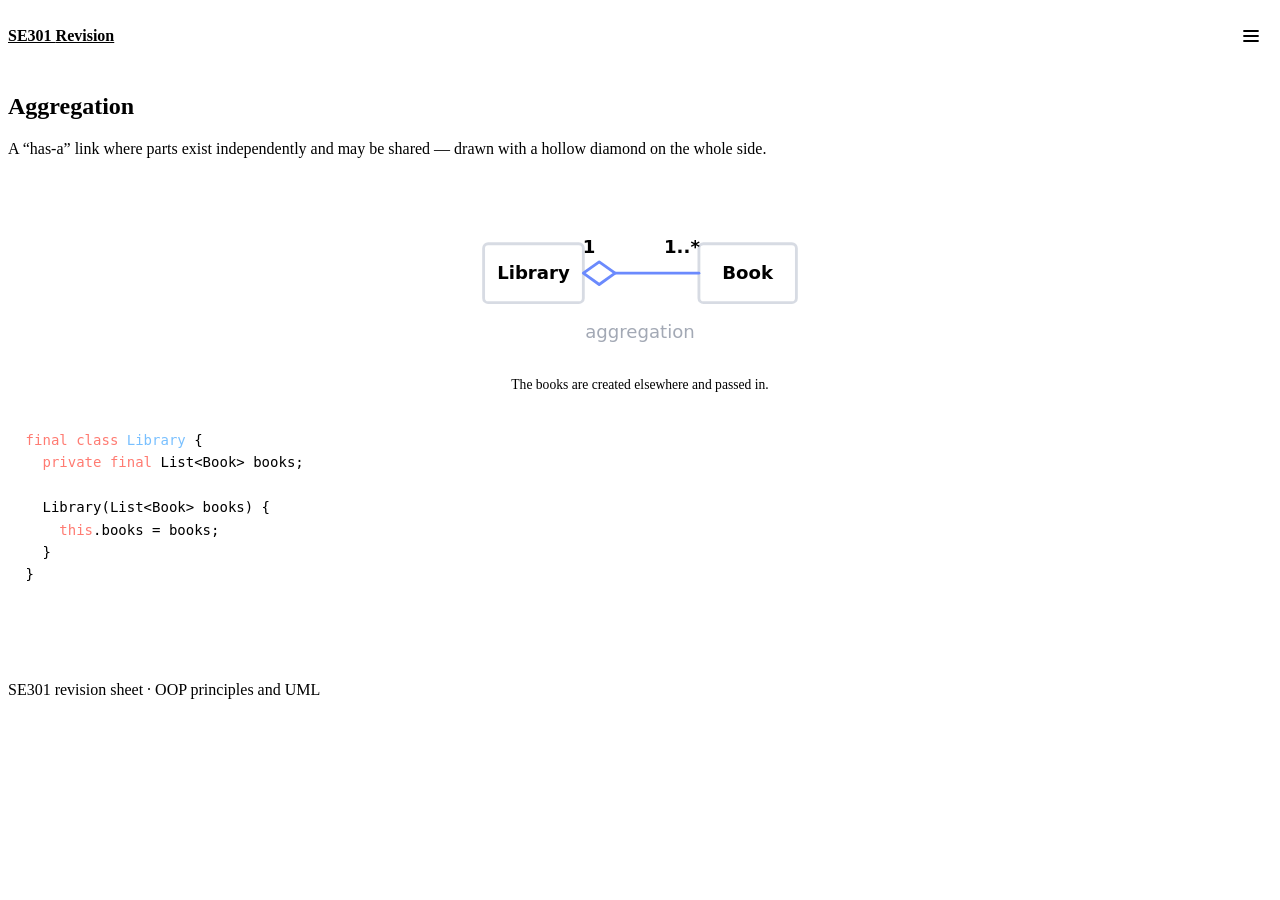
==== commit 4cfee1dc: "Hamburger collapsible nav on all sizes, wrapped code (no horizontal scroll), minimal text landing, p" ====
--- a/aggregation.html
+++ b/aggregation.html
@@ -11,18 +11,23 @@
 </head>
 <body>
 
-  <nav class="container">
-    <ul>
-      <li><a class="brand" href="index.html">SE301 <span class="brand-accent2">Revision</span></a></li>
-    </ul>
-    <ul>
-      <li><a href="aggregation.html" aria-current="page">Aggregation</a></li>
-      <li><a href="composition.html">Composition</a></li>
-      <li><a href="singleton.html">Singleton</a></li>
-      <li><a href="constructor-chaining.html">Constructor</a></li>
-      <li><a href="uml.html">UML</a></li>
-    </ul>
-  </nav>
+  <header class="navbar">
+    <div class="container nav-inner">
+      <a class="brand" href="index.html">SE301 <span class="brand-accent2">Revision</span></a>
+      <button id="nav-toggle" class="nav-toggle" type="button" aria-expanded="false" aria-controls="nav-links" aria-label="Menu">
+        <svg width="20" height="20" viewBox="0 0 20 20" aria-hidden="true" fill="none">
+          <path d="M3 5H17M3 10H17M3 15H17" stroke="currentColor" stroke-width="1.8" stroke-linecap="round"/>
+        </svg>
+      </button>
+      <ul id="nav-links" class="nav-links">
+        <li><a href="aggregation.html" aria-current="page">Aggregation</a></li>
+        <li><a href="composition.html">Composition</a></li>
+        <li><a href="singleton.html">Singleton</a></li>
+        <li><a href="constructor-chaining.html">Constructor</a></li>
+        <li><a href="uml.html">UML</a></li>
+      </ul>
+    </div>
+  </header>
   <main class="container">
     <article>
       <h2>Aggregation</h2>
@@ -51,7 +56,10 @@
 
       <pre><code><span class="kw">final class</span> <span class="type">Library</span> {
   <span class="kw">private final</span> List&lt;Book&gt; books;
-  Library(List&lt;Book&gt; books) { <span class="kw">this</span>.books = books; }
+
+  Library(List&lt;Book&gt; books) {
+    <span class="kw">this</span>.books = books;
+  }
 }</code></pre>
     </article>
   </main>
@@ -60,5 +68,30 @@
     SE301 revision sheet &middot; OOP principles and UML
   </footer>
 
+  <script>
+    (function () {
+      var navbar = document.querySelector("header.navbar");
+      var btn = document.getElementById("nav-toggle");
+      var links = document.getElementById("nav-links");
+      if (!navbar || !btn || !links) return;
+      btn.addEventListener("click", function (e) {
+        e.stopPropagation();
+        var open = navbar.classList.toggle("open");
+        btn.setAttribute("aria-expanded", String(open));
+      });
+      document.addEventListener("click", function (e) {
+        if (navbar.classList.contains("open") && !navbar.contains(e.target)) {
+          navbar.classList.remove("open");
+          btn.setAttribute("aria-expanded", "false");
+        }
+      });
+      document.addEventListener("keydown", function (e) {
+        if (e.key === "Escape" && navbar.classList.contains("open")) {
+          navbar.classList.remove("open");
+          btn.setAttribute("aria-expanded", "false");
+        }
+      });
+    })();
+  </script>
 </body>
 </html>
--- a/assets/site.css
+++ b/assets/site.css
@@ -1,17 +1,20 @@
-/* SE301 landing — thin layer on top of Pico (dark theme). */
-:root {
-  --uml-line: #d7dbe3;
-  --uml-accent: #6b8afd;
-  --uml-caption: #a3a9b5;
+/* SE301 — thin layer on Pico (dark). */
+
+/* ---------- Collapsible hamburger navbar (all screen sizes) ---------- */
+.navbar {
+  position: sticky;
+  top: 0;
+  z-index: 100;
+  border-bottom: 1px solid var(--pico-muted-border-color, rgba(255, 255, 255, 0.09));
+  background: var(--pico-background-color);
 }
 
-body > nav {
-  border-bottom: 1px solid var(--pico-muted-border-color, rgba(255, 255, 255, 0.09));
-}
-
-nav ul {
-  flex-wrap: wrap;
-  gap: 0.2rem 0.9rem;
+.nav-inner {
+  position: relative;
+  display: flex;
+  align-items: center;
+  justify-content: space-between;
+  min-height: 56px;
 }
 
 .brand {
@@ -22,75 +25,125 @@
 .brand:hover { text-decoration: none; color: var(--pico-text-color); }
 .brand .brand-accent2 { color: var(--pico-primary); }
 
-nav ul a[aria-current="page"] {
+.nav-toggle {
+  display: flex;
+  align-items: center;
+  justify-content: center;
+  width: 42px;
+  height: 42px;
+  margin: 0;
+  padding: 0;
+  border: 1px solid var(--pico-muted-border-color, rgba(255, 255, 255, 0.14));
+  border-radius: var(--pico-border-radius);
+  background: transparent;
+  color: var(--pico-text-color);
+  cursor: pointer;
+  --pico-background-color: transparent;
+  --pico-border-color: transparent;
+  --pico-box-shadow: none;
+}
+.nav-toggle:hover { background: var(--pico-primary-focus, rgba(107, 138, 253, 0.12)); }
+
+.nav-links {
+  display: none;
+  position: absolute;
+  top: calc(100% + 6px);
+  left: 0;
+  right: 0;
+  flex-direction: column;
+  gap: 2px;
+  margin: 0;
+  padding: 10px;
+  background: var(--pico-card-background-color);
+  border: 1px solid var(--pico-muted-border-color, rgba(255, 255, 255, 0.14));
+  border-radius: var(--pico-border-radius);
+  box-shadow: 0 14px 40px rgba(0, 0, 0, 0.45);
+  list-style: none;
+}
+.navbar.open .nav-links { display: flex; }
+.nav-links li { width: 100%; }
+.nav-links a {
+  display: block;
+  padding: 10px 12px;
+  border-radius: 8px;
+  font-size: 15.5px;
+}
+.nav-links a:hover { background: var(--pico-primary-focus, rgba(107, 138, 253, 0.12)); text-decoration: none; }
+.nav-links a[aria-current="page"] {
   color: var(--pico-primary);
   font-weight: 700;
+  background: var(--pico-primary-focus, rgba(107, 138, 253, 0.12));
 }
 
-/* Landing hub */
-.hub-grid {
-  display: grid;
-  gap: 1rem;
-  grid-template-columns: 1fr;
-  margin-top: 1.5rem;
-}
-.hub-card { transition: border-color 120ms ease; }
-.hub-card:hover { border-color: var(--pico-primary); }
-.hub-card a { display: block; }
-.hub-card h2 { margin: 0 0 0.35rem; font-size: 1.25rem; }
-.hub-card p { margin: 0; color: var(--pico-muted-color); }
-
-@media (min-width: 640px) {
-  .hub-grid { grid-template-columns: repeat(2, 1fr); }
-}
-@media (min-width: 1024px) {
-  .hub-grid { grid-template-columns: repeat(3, 1fr); }
+/* ---------- Layout ---------- */
+main.container {
+  padding-top: 1.75rem;
+  padding-bottom: 3rem;
+  min-height: 60vh;
 }
 
-main.container {
-  padding-top: 2rem;
-  padding-bottom: 3rem;
+hgroup { margin-bottom: 1.5rem; }
+hgroup h1 { margin-bottom: 0.35rem; }
+hgroup p { color: var(--pico-muted-color); margin: 0; }
+
+/* ---------- Minimal topic list (landing) ---------- */
+.topic-list {
+  list-style: none;
+  margin: 1rem 0 0;
+  padding: 0;
 }
+.topic-list li { border-bottom: 1px solid var(--pico-muted-border-color, rgba(255, 255, 255, 0.09)); }
+.topic-list li:last-child { border-bottom: none; }
+.topic-list a {
+  display: block;
+  padding: 0.85rem 0.25rem;
+  font-size: 1.05rem;
+  font-weight: 600;
+}
+.topic-list a:hover { text-decoration: none; color: var(--pico-primary); }
 
-hgroup {
-  margin-bottom: 2.25rem;
-}
+article { margin-bottom: 1.5rem; }
+article h2 { margin-top: 0; }
 
-article figure {
-  margin: 1rem 0;
-}
-
-figure img, figure svg {
+/* ---------- Diagrams ---------- */
+figure { margin: 1.25rem 0; }
+figure svg {
+  display: block;
+  width: 100%;
   max-width: min(340px, 100%);
   height: auto;
-  display: block;
   margin-inline: auto;
 }
-
 figure figcaption {
   text-align: center;
   font-size: 0.85rem;
   color: var(--pico-muted-color);
   margin-top: 0.4rem;
 }
-
-/* UML diagram strokes (visible on dark) */
-.uml-box { stroke: var(--uml-line); }
-.uml-accent { stroke: var(--uml-accent); }
-.uml-caption { fill: var(--uml-caption); }
+.uml-box { stroke: #d7dbe3; }
+.uml-accent { stroke: #6b8afd; }
+.uml-caption { fill: #a3a9b5; }
 svg .uml-box, svg .uml-accent { fill: none; }
 
-/* Java syntax tokens on Pico's pre (dark) */
+/* ---------- Code: wraps, never scrolls sideways ---------- */
+pre {
+  white-space: pre-wrap;
+  overflow-wrap: break-word;
+  overflow-x: hidden;
+  padding: 1rem 1.1rem;
+  font-size: clamp(12.5px, 1.05vw + 0.5rem, 14px);
+  line-height: 1.6;
+}
 pre code .kw { color: #ff7b72; }
 pre code .type { color: #79c0ff; }
 pre code .str { color: #a5d6ff; }
 
-/* UML reference glyph cards */
+/* ---------- UML glyph cards ---------- */
 .glyph-grid {
   display: grid;
   gap: 1rem;
   grid-template-columns: 1fr;
-  margin-top: 1.5rem;
+  margin-top: 1.25rem;
 }
 .glyph-card {
   display: flex;
@@ -101,10 +154,10 @@
 .glyph-card > div { min-width: 0; }
 .glyph-card svg {
   flex: 0 0 auto;
-  width: 72px;
-  color: var(--uml-accent);
+  width: 64px;
+  color: #6b8afd;
 }
-.glyph-card h3 { margin: 0 0 0.15rem; }
+.glyph-card h3 { margin: 0 0 0.15rem; font-size: 1.05rem; }
 .glyph-card p { margin: 0; color: var(--pico-muted-color); font-size: 0.95rem; }
 
 .multiplicity {
@@ -124,17 +177,13 @@
   padding: 0.7rem 1rem;
   background: var(--pico-card-background-color);
 }
-.multiplicity code {
-  color: var(--uml-accent);
-  white-space: nowrap;
-}
+.multiplicity code { color: #6b8afd; white-space: nowrap; }
 .multiplicity span { color: var(--pico-muted-color); }
 
 @media (min-width: 720px) {
   .glyph-grid { grid-template-columns: repeat(2, 1fr); }
   .multiplicity { grid-template-columns: repeat(3, 1fr); }
 }
-
 @media (min-width: 1024px) {
   .glyph-grid { grid-template-columns: repeat(4, 1fr); }
 }
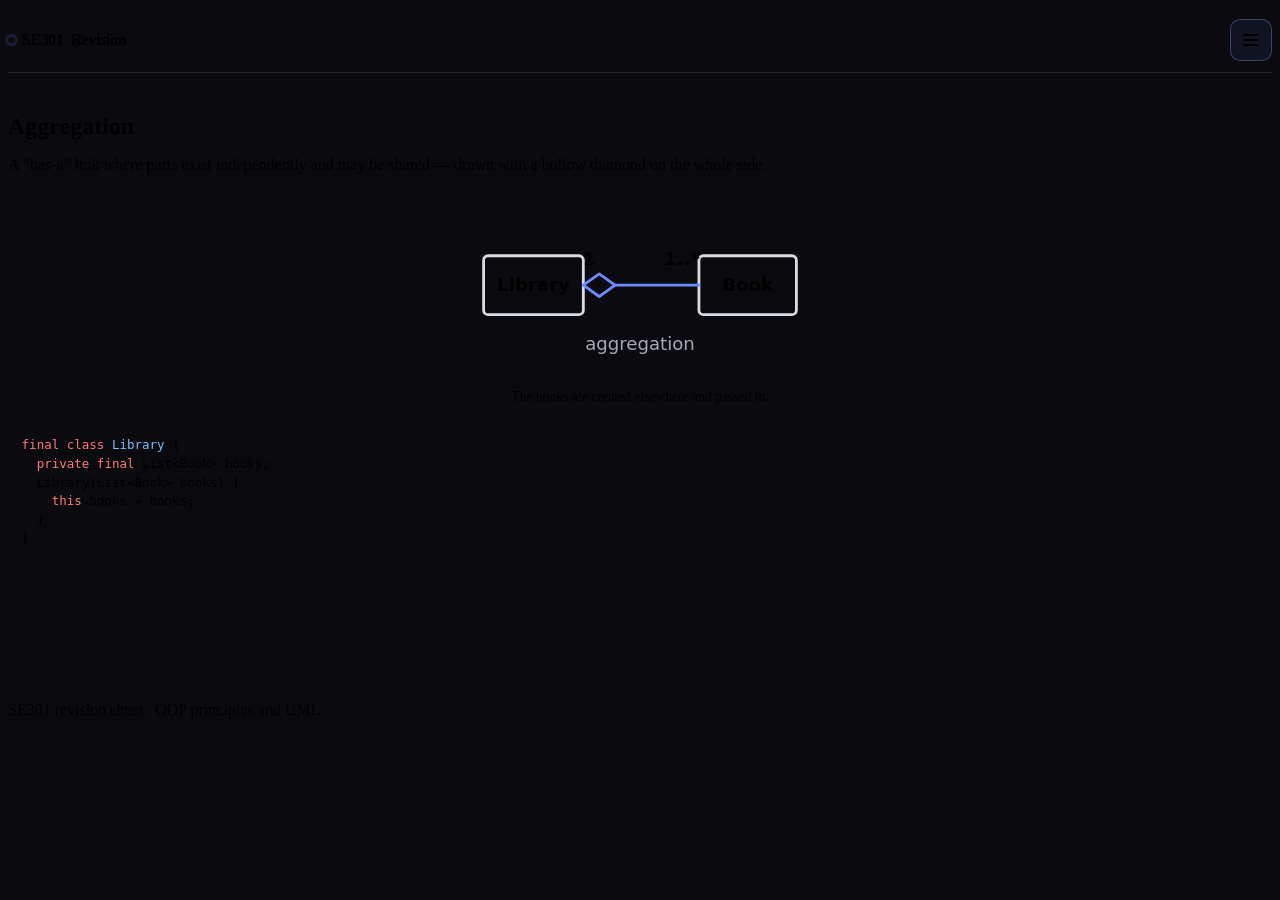
==== commit 7c21f5a8: "Compact code blocks (scaled 10-12.5px, no blank lines), tighten card/para spacing" ====
--- a/aggregation.html
+++ b/aggregation.html
@@ -56,7 +56,6 @@
 
       <pre><code><span class="kw">final class</span> <span class="type">Library</span> {
   <span class="kw">private final</span> List&lt;Book&gt; books;
-
   Library(List&lt;Book&gt; books) {
     <span class="kw">this</span>.books = books;
   }
--- a/assets/site.css
+++ b/assets/site.css
@@ -1,12 +1,30 @@
 /* SE301 — thin layer on Pico (dark). */
+
+a { text-decoration: none; }
+a:hover { text-decoration: underline; }
+.topic-list a:hover,
+.nav-links a:hover,
+.brand:hover { text-decoration: none; }
+
+:root {
+  --site-bg: #0a0a0f;
+  --site-surface: rgba(20, 21, 29, 0.88);
+  --site-border: rgba(255, 255, 255, 0.1);
+  --site-accent-soft: rgba(107, 138, 253, 0.16);
+}
+
+body { background: var(--site-bg); }
 
 /* ---------- Collapsible hamburger navbar (all screen sizes) ---------- */
 .navbar {
   position: sticky;
   top: 0;
   z-index: 100;
-  border-bottom: 1px solid var(--pico-muted-border-color, rgba(255, 255, 255, 0.09));
-  background: var(--pico-background-color);
+  isolation: isolate;
+  border-bottom: 1px solid var(--site-border);
+  background: rgba(10, 10, 15, 0.8);
+  -webkit-backdrop-filter: blur(12px) saturate(140%);
+  backdrop-filter: blur(12px) saturate(140%);
 }
 
 .nav-inner {
@@ -14,13 +32,26 @@
   display: flex;
   align-items: center;
   justify-content: space-between;
-  min-height: 56px;
+  min-height: 64px;
 }
 
 .brand {
-  font-weight: 800;
+  display: inline-flex;
+  align-items: center;
+  gap: 0.45rem;
+  font-weight: 750;
+  letter-spacing: -0.025em;
   color: var(--pico-text-color);
   white-space: nowrap;
+  text-decoration: none;
+}
+.brand::before {
+  width: 0.42rem;
+  height: 0.42rem;
+  border-radius: 50%;
+  background: var(--pico-primary);
+  box-shadow: 0 0 0 3px var(--site-accent-soft);
+  content: "";
 }
 .brand:hover { text-decoration: none; color: var(--pico-text-color); }
 .brand .brand-accent2 { color: var(--pico-primary); }
@@ -33,51 +64,88 @@
   height: 42px;
   margin: 0;
   padding: 0;
-  border: 1px solid var(--pico-muted-border-color, rgba(255, 255, 255, 0.14));
-  border-radius: var(--pico-border-radius);
-  background: transparent;
+  border: 1px solid rgba(126, 162, 255, 0.34);
+  border-radius: 10px;
+  background: rgba(107, 138, 253, 0.08);
   color: var(--pico-text-color);
   cursor: pointer;
   --pico-background-color: transparent;
   --pico-border-color: transparent;
   --pico-box-shadow: none;
-}
-.nav-toggle:hover { background: var(--pico-primary-focus, rgba(107, 138, 253, 0.12)); }
+  transition: background-color 160ms ease, border-color 160ms ease, box-shadow 160ms ease, transform 160ms ease;
+}
+.nav-toggle svg path { stroke-width: 2; }
+.nav-toggle:hover {
+  border-color: rgba(126, 162, 255, 0.72);
+  background: var(--site-accent-soft);
+  transform: translateY(-1px);
+}
+.nav-toggle:focus-visible {
+  outline: 2px solid var(--pico-primary);
+  outline-offset: 3px;
+  box-shadow: 0 0 0 4px var(--site-accent-soft);
+}
 
 .nav-links {
-  display: none;
+  display: flex;
   position: absolute;
-  top: calc(100% + 6px);
-  left: 0;
+  top: calc(100% + 8px);
   right: 0;
+  left: auto;
+  width: min(22rem, calc(100vw - 2rem));
   flex-direction: column;
-  gap: 2px;
+  gap: 4px;
   margin: 0;
-  padding: 10px;
-  background: var(--pico-card-background-color);
-  border: 1px solid var(--pico-muted-border-color, rgba(255, 255, 255, 0.14));
-  border-radius: var(--pico-border-radius);
-  box-shadow: 0 14px 40px rgba(0, 0, 0, 0.45);
+  padding: 0.55rem;
+  visibility: hidden;
+  border: 1px solid var(--site-border);
+  border-radius: 12px;
+  background: var(--site-surface);
+  box-shadow: 0 18px 48px rgba(0, 0, 0, 0.42);
+  opacity: 0;
+  transform: translateY(-6px) scale(0.985);
+  pointer-events: none;
+  transition: opacity 160ms ease, transform 160ms ease, visibility 0s linear 160ms;
+  -webkit-backdrop-filter: blur(12px) saturate(140%);
+  backdrop-filter: blur(12px) saturate(140%);
   list-style: none;
 }
-.navbar.open .nav-links { display: flex; }
-.nav-links li { width: 100%; }
+.navbar.open .nav-links {
+  visibility: visible;
+  opacity: 1;
+  transform: translateY(0) scale(1);
+  pointer-events: auto;
+  transition-delay: 0s;
+}
+.nav-links li { width: 100%; list-style: none; }
 .nav-links a {
   display: block;
-  padding: 10px 12px;
+  padding: 0.8rem 0.9rem;
+  border: 1px solid transparent;
   border-radius: 8px;
-  font-size: 15.5px;
-}
-.nav-links a:hover { background: var(--pico-primary-focus, rgba(107, 138, 253, 0.12)); text-decoration: none; }
+  color: var(--pico-text-color);
+  font-size: 0.98rem;
+  font-weight: 550;
+  transition: color 160ms ease, background-color 160ms ease, border-color 160ms ease, transform 160ms ease;
+}
+.nav-links a:hover,
+.nav-links a:focus-visible {
+  border-color: rgba(126, 162, 255, 0.2);
+  background: rgba(107, 138, 253, 0.1);
+  color: var(--pico-primary);
+  text-decoration: none;
+  transform: translateX(2px);
+}
 .nav-links a[aria-current="page"] {
   color: var(--pico-primary);
   font-weight: 700;
-  background: var(--pico-primary-focus, rgba(107, 138, 253, 0.12));
+  border-color: rgba(126, 162, 255, 0.24);
+  background: var(--site-accent-soft);
 }
 
 /* ---------- Layout ---------- */
 main.container {
-  padding-top: 1.75rem;
+  padding-top: 2.5rem;
   padding-bottom: 3rem;
   min-height: 60vh;
 }
@@ -86,27 +154,85 @@
 hgroup h1 { margin-bottom: 0.35rem; }
 hgroup p { color: var(--pico-muted-color); margin: 0; }
 
-/* ---------- Minimal topic list (landing) ---------- */
+/* ---------- Landing ---------- */
+.landing {
+  position: relative;
+  min-height: 66vh;
+  padding-top: clamp(3rem, 8vh, 5.25rem) !important;
+}
+.landing::before {
+  position: absolute;
+  z-index: -1;
+  top: -8rem;
+  left: 50%;
+  width: min(56rem, 100vw);
+  height: 26rem;
+  background: radial-gradient(ellipse at center, rgba(107, 138, 253, 0.09), transparent 66%);
+  content: "";
+  transform: translateX(-50%);
+  pointer-events: none;
+}
+.landing hgroup {
+  max-width: 46rem;
+  margin-bottom: 2.1rem;
+}
+.landing hgroup h1 {
+  margin-bottom: 0.6rem;
+  font-size: clamp(2.35rem, 5vw, 3.2rem);
+  letter-spacing: -0.035em;
+  line-height: 1.04;
+}
+.landing hgroup p {
+  max-width: 38rem;
+  font-size: clamp(1.05rem, 1.8vw, 1.18rem);
+  line-height: 1.55;
+}
+
+/* ---------- Topic list (landing) ---------- */
 .topic-list {
   list-style: none;
-  margin: 1rem 0 0;
+  max-width: 46rem;
+  margin: 0;
   padding: 0;
 }
-.topic-list li { border-bottom: 1px solid var(--pico-muted-border-color, rgba(255, 255, 255, 0.09)); }
-.topic-list li:last-child { border-bottom: none; }
+.topic-list li { border-top: 1px solid var(--site-border); list-style: none; }
+.topic-list li:last-child { border-bottom: 1px solid var(--site-border); }
 .topic-list a {
-  display: block;
-  padding: 0.85rem 0.25rem;
-  font-size: 1.05rem;
+  display: flex;
+  align-items: center;
+  justify-content: space-between;
+  gap: 1rem;
+  padding: 1.05rem 0.2rem;
+  color: var(--pico-text-color);
+  font-size: clamp(1.0625rem, 1.5vw, 1.125rem);
   font-weight: 600;
-}
-.topic-list a:hover { text-decoration: none; color: var(--pico-primary); }
+  line-height: 1.45;
+  transition: color 160ms ease, padding 160ms ease;
+}
+.topic-list a::after {
+  width: 0.5rem;
+  height: 0.5rem;
+  flex: 0 0 auto;
+  border-top: 1.5px solid currentColor;
+  border-right: 1.5px solid currentColor;
+  color: var(--pico-primary);
+  content: "";
+  opacity: 0.72;
+  transform: rotate(45deg);
+  transition: transform 160ms ease, opacity 160ms ease;
+}
+.topic-list a:hover,
+.topic-list a:focus-visible { padding-left: 0.55rem; color: var(--pico-primary); text-decoration: none; }
+.topic-list a:hover::after,
+.topic-list a:focus-visible::after { opacity: 1; transform: translateX(3px) rotate(45deg); }
 
 article { margin-bottom: 1.5rem; }
-article h2 { margin-top: 0; }
+article h2 { margin: 0 0 0.6rem; }
+article > p:last-child { margin-bottom: 0; }
 
 /* ---------- Diagrams ---------- */
-figure { margin: 1.25rem 0; }
+figure { margin: 0.75rem 0 1.25rem; }
+article h2 { margin: 0 0 0.6rem; }
 figure svg {
   display: block;
   width: 100%;
@@ -130,10 +256,11 @@
   white-space: pre-wrap;
   overflow-wrap: break-word;
   overflow-x: hidden;
-  padding: 1rem 1.1rem;
-  font-size: clamp(12.5px, 1.05vw + 0.5rem, 14px);
-  line-height: 1.6;
-}
+  padding: 0.7rem 0.85rem;
+  font-size: clamp(10px, 0.8vw + 0.35rem, 12.5px);
+  line-height: 1.5;
+}
+pre code { font-size: 1em; line-height: 1.5; }
 pre code .kw { color: #ff7b72; }
 pre code .type { color: #79c0ff; }
 pre code .str { color: #a5d6ff; }
@@ -186,4 +313,12 @@
 }
 @media (min-width: 1024px) {
   .glyph-grid { grid-template-columns: repeat(4, 1fr); }
-}+}
+
+@media (prefers-reduced-motion: reduce) {
+  .nav-toggle,
+  .nav-links,
+  .nav-links a,
+  .topic-list a,
+  .topic-list a::after { transition: none; }
+}
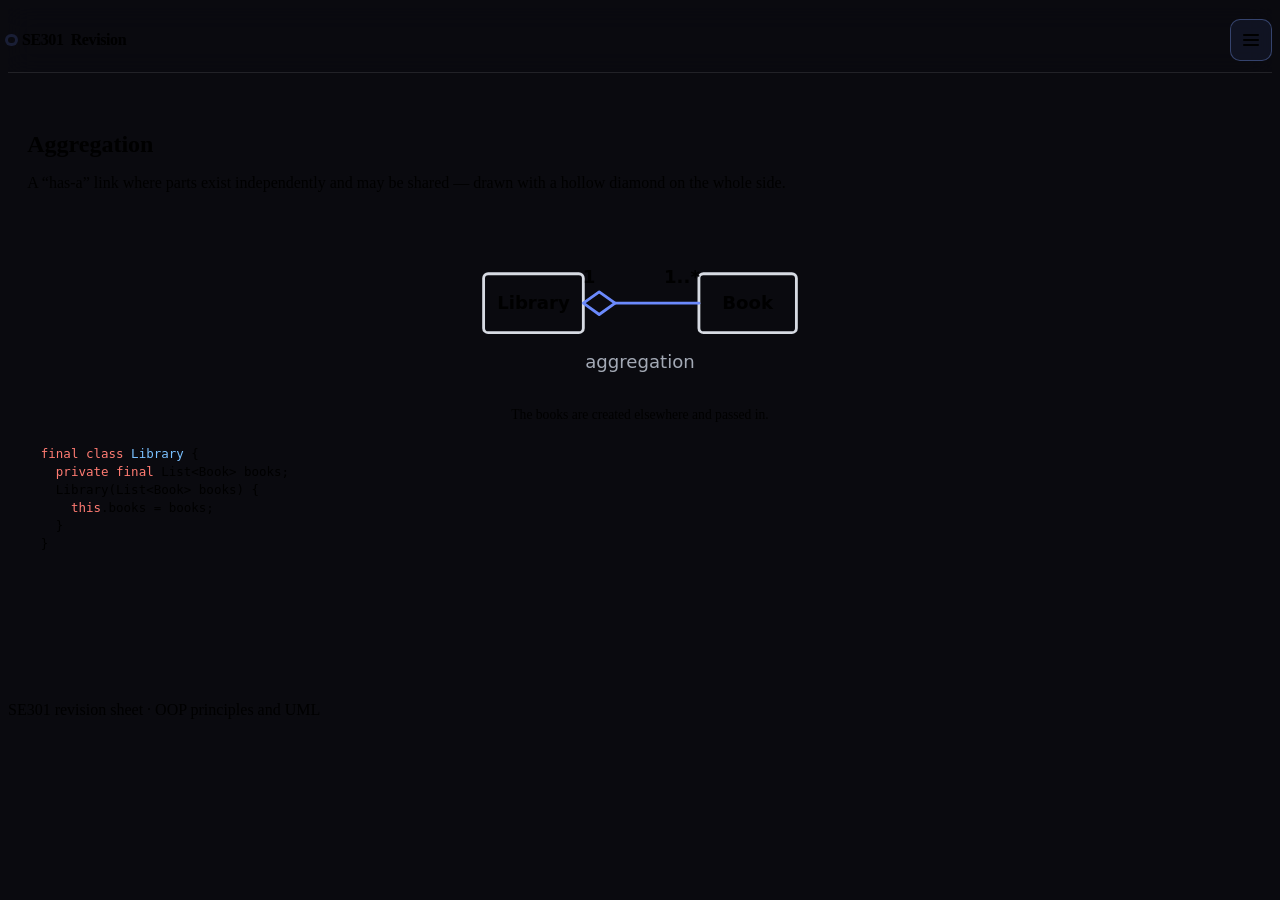
==== commit 7fde0236: "Kill residual dead space below code/caption; versioned CSS links to bust client cache" ====
--- a/aggregation.html
+++ b/aggregation.html
@@ -6,8 +6,8 @@
   <meta name="description" content="Aggregation — SE301 OOP revision: independent parts and the hollow diamond.">
   <link rel="icon" href="data:,">
   <title>Aggregation | SE301 Revision</title>
-  <link rel="stylesheet" href="assets/pico.min.css">
-  <link rel="stylesheet" href="assets/site.css">
+  <link rel="stylesheet" href="assets/pico.min.css?v=2">
+  <link rel="stylesheet" href="assets/site.css?v=2">
 </head>
 <body>
 
--- a/assets/site.css
+++ b/assets/site.css
@@ -226,12 +226,12 @@
 .topic-list a:hover::after,
 .topic-list a:focus-visible::after { opacity: 1; transform: translateX(3px) rotate(45deg); }
 
-article { margin-bottom: 1.5rem; }
+article { margin-bottom: 1.5rem; padding: 1.1rem 1.2rem; }
 article h2 { margin: 0 0 0.6rem; }
 article > p:last-child { margin-bottom: 0; }
 
 /* ---------- Diagrams ---------- */
-figure { margin: 0.75rem 0 1.25rem; }
+figure { margin: 0.75rem 0 0.5rem; }
 article h2 { margin: 0 0 0.6rem; }
 figure svg {
   display: block;
@@ -256,11 +256,11 @@
   white-space: pre-wrap;
   overflow-wrap: break-word;
   overflow-x: hidden;
-  padding: 0.7rem 0.85rem;
+  padding: 0.6rem 0.85rem 0.4rem;
   font-size: clamp(10px, 0.8vw + 0.35rem, 12.5px);
-  line-height: 1.5;
-}
-pre code { font-size: 1em; line-height: 1.5; }
+  line-height: 1.45;
+}
+pre code { font-size: 1em; line-height: 1.45; }
 pre code .kw { color: #ff7b72; }
 pre code .type { color: #79c0ff; }
 pre code .str { color: #a5d6ff; }
